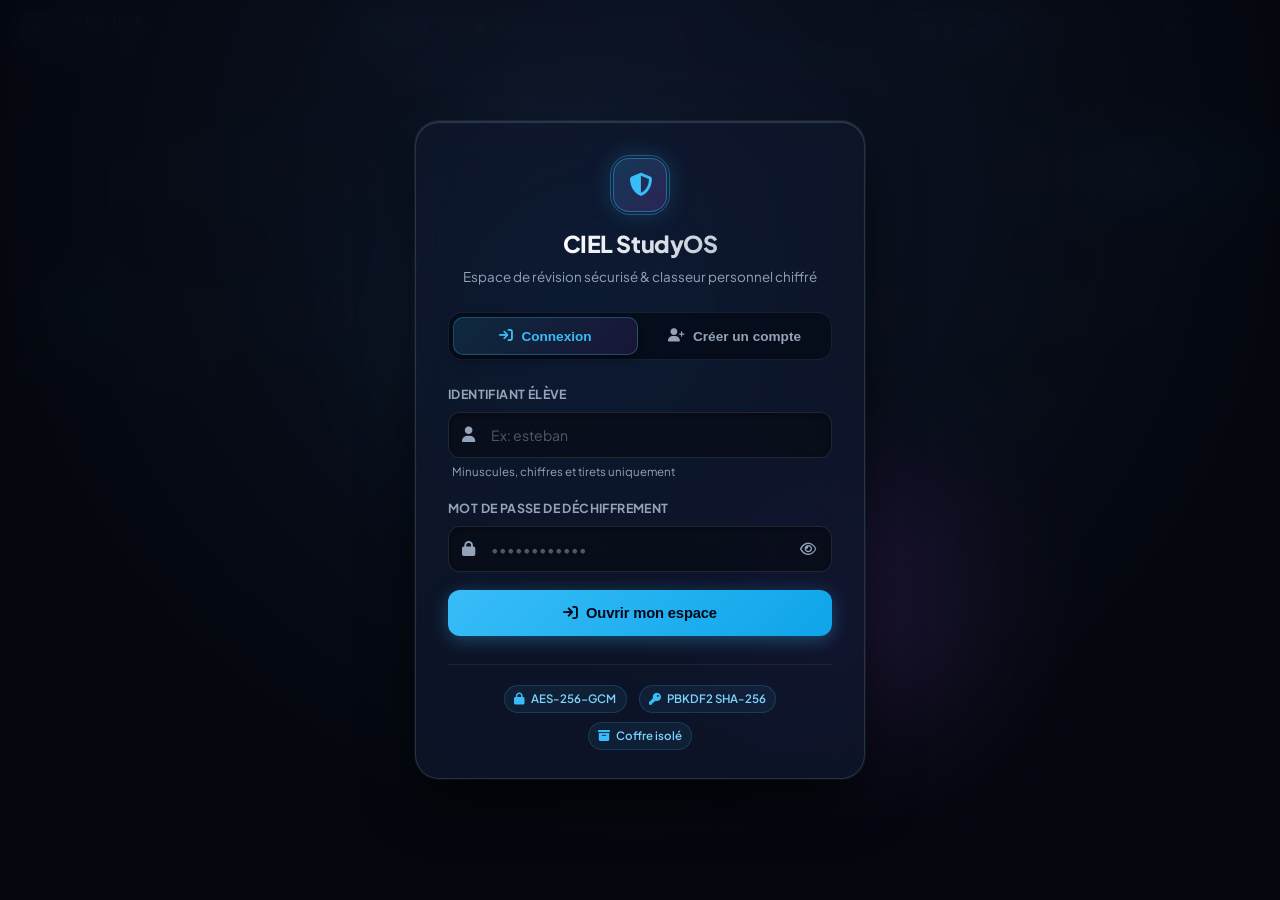
==== index.html @ 216f14a4 "feat(ai): refonte StudyBot - cle integree exclusive, agrandissement fenetre, selecteur direct de mod" ====
<!DOCTYPE html>
<html lang="fr">
<head>
  <meta charset="UTF-8" />
  <meta name="viewport" content="width=device-width, initial-scale=1.0, viewport-fit=cover" />
  <title>CIEL StudyOS | Hub Bac Pro Collaboratif</title>

  <link rel="preconnect" href="https://fonts.googleapis.com">
  <link rel="preconnect" href="https://fonts.gstatic.com" crossorigin>
  <link href="https://fonts.googleapis.com/css2?family=Plus+Jakarta+Sans:wght@400;500;600;700;800&family=JetBrains+Mono:wght@400;500;700&display=swap" rel="stylesheet">
  <link rel="stylesheet" href="https://cdnjs.cloudflare.com/ajax/libs/font-awesome/6.5.1/css/all.min.css" />
  
  <script src="https://cdn.jsdelivr.net/npm/marked/marked.min.js"></script>
  <script src="https://cdnjs.cloudflare.com/ajax/libs/dompurify/3.0.9/purify.min.js"></script>
  <link rel="stylesheet" href="https://cdnjs.cloudflare.com/ajax/libs/prism/1.29.0/themes/prism-tomorrow.min.css" />
  <script src="https://cdnjs.cloudflare.com/ajax/libs/prism/1.29.0/prism.min.js"></script>
  <script src="https://cdnjs.cloudflare.com/ajax/libs/prism/1.29.0/plugins/autoloader/prism-autoloader.min.js"></script>
  <script src="https://cdn.jsdelivr.net/npm/canvas-confetti@1.9.2/dist/confetti.browser.min.js"></script>
  <script src="https://cdnjs.cloudflare.com/ajax/libs/qrcodejs/1.0.0/qrcode.min.js"></script>

  <link rel="stylesheet" href="css/styles.css?v=3.5.1" />
  <link rel="icon" href="data:image/svg+xml,<svg xmlns=%22http://www.w3.org/2000/svg%22 viewBox=%220 0 100 100%22><text y=%22.9em%22 font-size=%2290%22>⚡</text></svg>">
  <link rel="manifest" href="manifest.json" />
  <meta name="theme-color" content="#080c14" />
</head>
<body>

  <!-- TOASTS NOTIFICATIONS -->
  <div class="toast-container" id="toastContainer" role="region" aria-label="Notifications du système" aria-live="polite" aria-atomic="true"></div>

  <!-- MODALE CONFIRMATION PERSONNALISÉE -->
  <div class="modal-backdrop" id="customConfirmModal" role="dialog" aria-modal="true" aria-labelledby="confirmModalTitle">
    <div class="confirm-dialog-card" onclick="event.stopPropagation()">
      <div style="font-size: 2.2rem; color: var(--accent-orange); margin-bottom: 0.75rem;">
        <i class="fa-solid fa-triangle-exclamation" aria-hidden="true"></i>
      </div>
      <h3 id="confirmModalTitle" style="font-size: 1.15rem; margin-bottom: 0.5rem; color: #fff;">Confirmation</h3>
      <p id="confirmModalMsg" style="font-size: 0.88rem; color: var(--text-muted); margin-bottom: 1.5rem; line-height: 1.5;">Voulez-vous effectuer cette action ?</p>
      <div style="display: flex; gap: 0.75rem; justify-content: center;">
        <button class="btn" id="confirmModalCancel" style="flex: 1;">Annuler</button>
        <button class="btn btn-danger" id="confirmModalOk" style="flex: 1;">Confirmer</button>
      </div>
    </div>
  </div>

  <!-- ÉCRAN DE CONNEXION / INSCRIPTION MODERNE & SÉCURISÉ -->
  <div class="auth-overlay" id="authOverlay">
    <!-- Orbes d'ambiance lumineuse 3D -->
    <div class="auth-ambient-glow auth-glow-1"></div>
    <div class="auth-ambient-glow auth-glow-2"></div>

    <div class="auth-card">
      <div class="auth-header">
        <div class="auth-brand-badge">
          <i class="fa-solid fa-shield-halved"></i>
          <span class="badge-pulse-ring"></span>
        </div>
        <h2 class="auth-title">CIEL StudyOS</h2>
        <p class="auth-subtitle">Espace de révision sécurisé & classeur personnel chiffré</p>
      </div>

      <div class="auth-tabs" role="tablist">
        <button type="button" class="auth-tab-btn active" id="tabBtnLogin" onclick="switchAuthMode('login')">
          <i class="fa-solid fa-arrow-right-to-bracket"></i> Connexion
        </button>
        <button type="button" class="auth-tab-btn" id="tabBtnRegister" onclick="switchAuthMode('register')">
          <i class="fa-solid fa-user-plus"></i> Créer un compte
        </button>
      </div>

      <form id="authForm" onsubmit="handleAuthSubmit(event)">
        <div class="form-row">
          <label for="authUsername">Identifiant élève</label>
          <div class="auth-input-wrapper">
            <i class="fa-solid fa-user auth-input-icon"></i>
            <input 
              type="text" 
              class="form-input auth-input" 
              id="authUsername" 
              placeholder="Ex: esteban" 
              required 
              autocomplete="username" 
              spellcheck="false" 
            />
          </div>
          <span class="auth-hint">Minuscules, chiffres et tirets uniquement</span>
        </div>

        <div class="form-row">
          <label for="authPassword">Mot de passe de déchiffrement</label>
          <div class="auth-input-wrapper">
            <i class="fa-solid fa-lock auth-input-icon"></i>
            <input 
              type="password" 
              class="form-input auth-input" 
              id="authPassword" 
              placeholder="••••••••••••" 
              required 
              autocomplete="current-password" 
            />
            <button 
              type="button" 
              class="auth-pwd-toggle" 
              title="Afficher/Masquer le mot de passe"
              onclick="const p=document.getElementById('authPassword'), i=this.querySelector('i'); if(p.type==='password'){p.type='text'; i.classList.replace('fa-eye','fa-eye-slash');}else{p.type='password'; i.classList.replace('fa-eye-slash','fa-eye');}"
            >
              <i class="fa-regular fa-eye"></i>
            </button>
          </div>
        </div>

        <div id="authAlert" class="auth-alert" style="display: none;"></div>

        <button type="submit" class="btn btn-primary auth-submit-btn" id="authSubmitBtn">
          <i class="fa-solid fa-arrow-right-to-bracket"></i> Ouvrir mon espace
        </button>
      </form>

      <div class="auth-security-footer">
        <div class="auth-sec-item" title="Toutes les données sont chiffrées localement sur votre navigateur avec AES-GCM">
          <i class="fa-solid fa-lock"></i>
          <span>AES-256-GCM</span>
        </div>
        <div class="auth-sec-item" title="Dérivation sécurisée par PBKDF2 avec sel unique">
          <i class="fa-solid fa-key"></i>
          <span>PBKDF2 SHA-256</span>
        </div>
        <div class="auth-sec-item" title="Votre classeur est hermétiquement séparé des autres élèves">
          <i class="fa-solid fa-box-archive"></i>
          <span>Coffre isolé</span>
        </div>
      </div>
    </div>
  </div>

  <!-- Header Moderne Flottant & Glassmorphism -->
  <header id="appHeader" class="app-header">
    <div class="header-content">
      <!-- Logo avec Effet Néon -->
      <div class="brand">
        <div class="brand-badge glow-neon">
          <i class="fa-solid fa-microchip"></i>
        </div>
        <div class="brand-text">
          <span class="brand-title">CIEL Hub</span>
          <span class="brand-tag">StudyOS</span>
        </div>
      </div>

      <!-- Navigation Desktop en Îlot Flottant -->
      <nav class="desktop-nav">
        <button class="nav-btn active" onclick="showTab('tab-courses')">
          <i class="fa-solid fa-book-open"></i>
          <span>Cours</span>
        </button>
        <button class="nav-btn" onclick="showTab('tab-flashcards')">
          <i class="fa-solid fa-clone"></i>
          <span>Flashcards</span>
        </button>
        <button class="nav-btn" onclick="showTab('tab-todos')">
          <i class="fa-solid fa-list-check"></i>
          <span>Planning</span>
        </button>
      </nav>

      <!-- Profil Élève : Anneau Dégradé & Badge Statut En Ligne -->
      <div class="header-right">
        <button class="btn btn-ai-header" id="btnOpenAIAssistant" onclick="openAIAssistantModal()" aria-label="Ouvrir StudyBot IA" title="Tuteur IA Bac Pro CIEL">
          <i class="fa-solid fa-wand-magic-sparkles"></i>
          <span class="btn-ai-label">StudyBot IA</span>
        </button>

        <button type="button" class="user-pill" onclick="openProfileModal()" aria-label="Mon profil élève" title="Mon profil élève">
          <div class="avatar-ring-wrapper">
            <div id="headerAvatarContainer"></div>
            <span class="online-status-badge" title="En ligne"></span>
          </div>
          <div class="user-pill-info">
            <span id="currentUserLabel">Invité</span>
          </div>
          <span class="sync-dot" id="syncDot" title="Statut synchronisation"></span>
        </button>

        <button class="btn btn-settings-icon" id="btnOpenSettings" onclick="openSettingsModal()" aria-label="Paramètres de l'application" title="Paramètres">
          <i class="fa-solid fa-gear" aria-hidden="true"></i>
        </button>

        <button class="btn btn-logout-icon" onclick="logout()" aria-label="Se déconnecter de StudyOS" title="Se déconnecter">
          <i class="fa-solid fa-power-off" aria-hidden="true"></i>
        </button>
      </div>
    </div>
  </header>

  <main>
    <!-- ONGLET 1 : COURS -->
    <section id="tab-courses" class="tab-view active">
      
      <!-- Switcher Mes Cours / Cours Reçus -->
      <div class="view-switcher" role="tablist">
        <button class="switcher-btn active" id="btnViewMine" onclick="switchCourseSubView('mine')" role="tab" aria-selected="true">
          <i class="fa-solid fa-folder-closed"></i>
          <span>Mes Cours</span>
        </button>
        <button class="switcher-btn" id="btnViewReceived" onclick="switchCourseSubView('received')" role="tab" aria-selected="false">
          <i class="fa-solid fa-inbox"></i>
          <span>Cours Reçus</span>
          <span class="badge-count" id="receivedCountBadge">0</span>
        </button>
      </div>

      <div class="top-controls">
        <div class="search-box">
          <label for="courseSearch" class="sr-only">Rechercher un cours ou TP</label>
          <i class="fa-solid fa-magnifying-glass search-icon" aria-hidden="true"></i>
          <input type="text" id="courseSearch" placeholder="Rechercher un cours, TP, formule, commande..." oninput="renderCourses(); toggleSearchClear(this.value);" />
          <div class="search-kbd-badge" title="Raccourci clavier (Ctrl + K ou /)">
            <kbd class="kbd-key">Ctrl</kbd>
            <kbd class="kbd-key">K</kbd>
          </div>
          <button type="button" class="search-clear-btn" id="searchClearBtn" onclick="clearCourseSearch()" aria-label="Effacer la recherche" title="Effacer la recherche">
            <i class="fa-solid fa-xmark"></i>
          </button>
        </div>
        <button class="btn btn-primary" style="display: none; min-width: 170px;" id="desktopAddBtn" onclick="openCourseModal()" aria-label="Créer un nouveau cours">
          <i class="fa-solid fa-plus"></i> Nouveau cours
        </button>
      </div>

      <!-- Barre de gestion et filtres par Dossiers -->
      <div class="folders-bar-container" id="foldersBarContainer">
        <div class="folders-bar-header">
          <div class="folders-bar-title">
            <i class="fa-solid fa-folder-tree"></i>
            <span>Dossiers</span>
          </div>
          <button type="button" class="btn-new-folder" onclick="openCreateFolderModal()" aria-label="Créer un nouveau dossier" title="Créer un nouveau dossier">
            <i class="fa-solid fa-folder-plus"></i> <span>Nouveau dossier</span>
          </button>
        </div>
        <div class="folders-chips-scroll" id="foldersChipsList" role="tablist" aria-label="Filtrer par dossier">
          <!-- Injecté dynamiquement par JS -->
        </div>
      </div>

      <!-- Filtres par matière avec icônes dédiées et clés strictes -->
      <div class="category-scroll-container">
        <div class="category-scroll" id="filterShelf">
          <button class="cat-chip active" data-cat="all" onclick="setFilter('all')">
            <i class="fa-solid fa-layer-group"></i> <span>Toutes</span>
          </button>
          <button class="cat-chip" data-cat="reseaux" onclick="setFilter('reseaux')">
            <i class="fa-solid fa-network-wired"></i> <span>Réseaux</span>
          </button>
          <button class="cat-chip" data-cat="secu" onclick="setFilter('secu')">
            <i class="fa-solid fa-shield-halved"></i> <span>Cybersécurité</span>
          </button>
          <button class="cat-chip" data-cat="elec" onclick="setFilter('elec')">
            <i class="fa-solid fa-bolt"></i> <span>Électronique & IoT</span>
          </button>
          <button class="cat-chip" data-cat="projet" onclick="setFilter('projet')">
            <i class="fa-solid fa-diagram-project"></i> <span>Projet CIEL</span>
          </button>
          <button class="cat-chip" data-cat="maths" onclick="setFilter('maths')">
            <i class="fa-solid fa-square-root-variable"></i> <span>Maths</span>
          </button>
          <button class="cat-chip" data-cat="physique" onclick="setFilter('physique')">
            <i class="fa-solid fa-atom"></i> <span>Physique-Chimie</span>
          </button>
          <button class="cat-chip" data-cat="francais" onclick="setFilter('francais')">
            <i class="fa-solid fa-feather"></i> <span>Français</span>
          </button>
          <button class="cat-chip" data-cat="hist-geo" onclick="setFilter('hist-geo')">
            <i class="fa-solid fa-earth-europe"></i> <span>Histoire-Géo & EMC</span>
          </button>
          <button class="cat-chip" data-cat="pse" onclick="setFilter('pse')">
            <i class="fa-solid fa-heart-pulse"></i> <span>PSE</span>
          </button>
          <button class="cat-chip" data-cat="eco" onclick="setFilter('eco')">
            <i class="fa-solid fa-chart-pie"></i> <span>Éco-Gestion</span>
          </button>
          <button class="cat-chip" data-cat="anglais" onclick="setFilter('anglais')">
            <i class="fa-solid fa-language"></i> <span>Anglais</span>
          </button>
          <button class="cat-chip" data-cat="allemand" onclick="setFilter('allemand')">
            <i class="fa-solid fa-comments"></i> <span>Allemand</span>
          </button>
          <button class="cat-chip" data-cat="arts" onclick="setFilter('arts')">
            <i class="fa-solid fa-palette"></i> <span>Arts Appliqués</span>
          </button>
          <button class="cat-chip" data-cat="eps" onclick="setFilter('eps')">
            <i class="fa-solid fa-person-running"></i> <span>EPS</span>
          </button>
        </div>
      </div>

      <!-- Fil d'Ariane dynamique -->
      <div class="feed-breadcrumbs" id="feedBreadcrumbs">
        <span class="bc-item" onclick="setFilter('all')"><i class="fa-solid fa-house"></i> Accueil</span>
        <i class="fa-solid fa-chevron-right bc-sep"></i>
        <span class="bc-item active" id="bcActiveCat">Toutes les matières</span>
        <span class="bc-tag-pill" id="bcActiveTag" style="display:none;" onclick="clearTagFilter()">
          <span id="bcTagText"></span> <i class="fa-solid fa-xmark"></i>
        </span>
      </div>

      <div class="feed-status-bar">
        <div class="feed-status-info">
          <i class="fa-solid fa-layer-group"></i>
          <span id="coursesCounter">0 cours</span>
        </div>

        <div class="feed-status-controls">
          <div class="sort-selector-wrap">
            <i class="fa-solid fa-arrow-down-short-wide"></i>
            <select id="courseSortSelect" onchange="renderCourses()" class="sort-select" title="Trier les cours">
              <option value="date-desc">Plus récents</option>
              <option value="date-asc">Plus anciens</option>
              <option value="title-asc">Titre (A-Z)</option>
              <option value="fav-first">⭐ Favoris en tête</option>
            </select>
          </div>
          <button class="btn-sync-action" onclick="syncUserVault(false)" title="Forcer la synchronisation avec le coffre GitHub">
            <i class="fa-solid fa-rotate"></i>
            <span>Synchroniser</span>
          </button>
        </div>
      </div>

      <div id="coursesFeed"></div>
    </section>

    <!-- ONGLET 2 : FLASHCARDS -->
    <section id="tab-flashcards" class="tab-view">
      <div style="max-width: 620px; margin: 0 auto; text-align: center;">
        <div class="card" style="text-align: left; margin-bottom: 1.5rem;">
          <h3 style="font-size: 1rem; margin-bottom: 0.85rem;"><i class="fa-solid fa-circle-plus" style="color: var(--primary);" aria-hidden="true"></i> Nouvelle Flashcard</h3>
          <div class="form-row">
            <label for="fcSub" class="sr-only">Matière</label>
            <input type="text" class="form-input" id="fcSub" placeholder="Matière (ex: Réseaux, Cyber, Maths...)" />
          </div>
          <div class="form-row">
            <label for="fcQ" class="sr-only">Question recto</label>
            <input type="text" class="form-input" id="fcQ" placeholder="Question (Recto)" />
          </div>
          <div class="form-row">
            <label for="fcA" class="sr-only">Réponse verso</label>
            <input type="text" class="form-input" id="fcA" placeholder="Réponse (Verso)" />
          </div>
          <button class="btn btn-primary" style="width: 100%;" onclick="addFlashcard()" aria-label="Ajouter à mes flashcards">
            <i class="fa-solid fa-plus" aria-hidden="true"></i> Ajouter manuellement
          </button>
          <button type="button" class="btn btn-ai-generate-fc" style="width: 100%; margin-top: 0.65rem;" onclick="openAIFlashcardGeneratorModal()" aria-label="Générer des flashcards avec l'IA">
            <i class="fa-solid fa-wand-magic-sparkles"></i> ✨ Générer des flashcards avec l'IA
          </button>
        </div>

        <div style="display: flex; justify-content: space-between; align-items: center; margin-bottom: 0.75rem; font-size: 0.82rem; color: var(--text-muted); font-weight: 600;">
          <span id="fcBadgeLabel"><i class="fa-solid fa-layer-group"></i> Discipline</span>
          <span id="fcNumberLabel">0 / 0</span>
        </div>

        <!-- SCÈNE 3D FLASHCARD -->
        <div class="fc-scene" onclick="toggleFlashcardFlip()" role="button" tabindex="0" onkeydown="if(event.key===' '||event.key==='Enter'){event.preventDefault(); toggleFlashcardFlip();}" aria-label="Carte de révision interactive. Cliquez ou appuyez sur Espace pour retourner la carte">
          <div class="fc-card-3d" id="fcInteractiveCard">
            <!-- Face Recto (Question) -->
            <div class="fc-face fc-front">
              <div class="fc-face-header">
                <span class="fc-type-badge fc-badge-q"><i class="fa-solid fa-circle-question"></i> QUESTION</span>
                <span class="fc-hint"><i class="fa-solid fa-rotate"></i> Cliquer pour révéler</span>
              </div>
              <div class="fc-face-body" id="fcDisplayFront">
                Aucune carte
              </div>
              <div class="fc-face-footer">
                <span class="fc-discipline-pill" id="fcBadgeLabelFront">CIEL</span>
              </div>
            </div>

            <!-- Face Verso (Réponse) -->
            <div class="fc-face fc-back">
              <div class="fc-face-header">
                <span class="fc-type-badge fc-badge-a"><i class="fa-solid fa-circle-check"></i> RÉPONSE</span>
                <span class="fc-hint"><i class="fa-solid fa-rotate"></i> Cliquer pour retourner</span>
              </div>
              <div class="fc-face-body" id="fcDisplayBack">
                Ajoutez une carte ci-dessus !
              </div>
              <div class="fc-face-footer">
                <span class="fc-discipline-pill" id="fcBadgeLabelBack">CIEL</span>
              </div>
            </div>
          </div>
        </div>

        <div style="display: flex; gap: 0.75rem; margin-top: 1.25rem; max-width: 580px; margin-left: auto; margin-right: auto;">
          <button class="btn" style="flex: 1;" onclick="prevFlashcard()" id="fcPrevBtn" aria-label="Carte précédente"><i class="fa-solid fa-arrow-left"></i> Précédente</button>
          <button class="btn btn-danger" onclick="deleteCurrentFlashcard()" id="fcDeleteBtn" aria-label="Supprimer cette flashcard" title="Supprimer cette carte"><i class="fa-solid fa-trash-can"></i></button>
          <button class="btn btn-primary" style="flex: 1;" onclick="nextFlashcard()" id="fcNextBtn" aria-label="Carte suivante">Suivante <i class="fa-solid fa-arrow-right"></i></button>
        </div>
      </div>
    </section>

    <!-- ONGLET 3 : TODOS -->
    <section id="tab-todos" class="tab-view">
      <div style="max-width: 650px; margin: 0 auto;">
        <div class="card">
          <h3 style="font-size: 1.05rem; margin-bottom: 1rem;"><i class="fa-solid fa-list-check" style="color: var(--primary);"></i> Planning & Objectifs de Révision</h3>
          <div style="display: flex; gap: 0.5rem; margin-bottom: 1rem;">
            <label for="todoInputText" class="sr-only">Objectif de révision</label>
            <input type="text" class="form-input" id="todoInputText" placeholder="Ex: Réviser masque sous-réseau /28..." onkeypress="if(event.key==='Enter') createTodo()" />
            <button class="btn btn-primary" onclick="createTodo()" aria-label="Ajouter l'objectif de révision" title="Ajouter la tâche"><i class="fa-solid fa-plus"></i></button>
          </div>
          <div id="todosFeed"></div>
        </div>
      </div>
    </section>
  </main>

  <!-- Bouton mobile (+) -->
  <button class="fab-add" onclick="openCourseModal()" aria-label="Créer un nouveau cours" title="Ajouter un cours"><i class="fa-solid fa-plus"></i></button>

  <!-- Barre de navigation mobile flottante (Glass Dock) -->
  <nav class="mobile-bar">
    <button class="mobile-tab active" onclick="showTab('tab-courses')">
      <div class="mobile-tab-icon"><i class="fa-solid fa-book-open"></i></div>
      <span>Cours</span>
      <span class="mobile-tab-indicator"></span>
    </button>
    <button class="mobile-tab" onclick="showTab('tab-flashcards')">
      <div class="mobile-tab-icon"><i class="fa-solid fa-clone"></i></div>
      <span>Flashcards</span>
      <span class="mobile-tab-indicator"></span>
    </button>
    <button class="mobile-tab" onclick="showTab('tab-todos')">
      <div class="mobile-tab-icon"><i class="fa-solid fa-list-check"></i></div>
      <span>Planning</span>
      <span class="mobile-tab-indicator"></span>
    </button>
  </nav>

  <!-- MODAL DE PROFIL PERSONNEL -->
  <div class="modal-backdrop" id="profileModal" onclick="closeProfileModal()" role="dialog" aria-modal="true" aria-labelledby="profileModalTitle">
    <div class="modal-sheet" onclick="event.stopPropagation()" style="max-width: 500px;">
      <div style="display: flex; justify-content: space-between; align-items: center; margin-bottom: 1.25rem;">
        <h3 id="profileModalTitle" style="font-size: 1.1rem;"><i class="fa-solid fa-user-gear" style="color: var(--primary);" aria-hidden="true"></i> Mon Profil Élève</h3>
        <button class="btn" style="padding: 0.4rem 0.7rem; min-height: 36px;" onclick="closeProfileModal()" aria-label="Fermer mon profil élève" title="Fermer"><i class="fa-solid fa-xmark"></i></button>
      </div>

      <div class="avatar-upload-wrap">
        <div id="profileModalAvatarContainer"></div>
        <label class="avatar-upload-btn">
          <i class="fa-solid fa-camera"></i> Changer ma photo
          <input type="file" id="profileAvatarInput" accept="image/*" style="display: none;" onchange="handleAvatarChange(event)" />
        </label>
      </div>

      <div class="form-row">
        <label for="profileUsernameDisplay">Identifiant</label>
        <input type="text" class="form-input" id="profileUsernameDisplay" disabled style="opacity: 0.7;" />
      </div>

      <div class="form-row">
        <label for="profileBioInput">Description / Bio</label>
        <textarea class="form-input" id="profileBioInput" style="min-height: 90px;" placeholder="Ex: Élève en Terminale CIEL. Option Cybersécurité et Réseaux..."></textarea>
      </div>

      <button class="btn btn-primary" style="width: 100%; margin-top: 0.5rem;" onclick="saveUserProfile()" aria-label="Enregistrer mon profil">
        <i class="fa-solid fa-floppy-disk" aria-hidden="true"></i> Enregistrer mon profil
      </button>
    </div>
  </div>

  <!-- MODAL DE CRÉATION DE COURS -->
  <div class="modal-backdrop" id="courseModal" onclick="closeCourseModal()" role="dialog" aria-modal="true" aria-labelledby="courseModalTitle">
    <div class="modal-sheet" onclick="event.stopPropagation()">
      <div style="display: flex; justify-content: space-between; align-items: center; margin-bottom: 1.25rem;">
        <h3 id="courseModalTitle" style="font-size: 1.1rem;"><i class="fa-solid fa-pen-to-square" style="color: var(--primary);" aria-hidden="true"></i> Nouveau Cours / TP</h3>
        <button class="btn" style="padding: 0.4rem 0.7rem; min-height: 36px;" onclick="closeCourseModal()" aria-label="Fermer l'éditeur de cours" title="Fermer"><i class="fa-solid fa-xmark"></i></button>
      </div>

      <div class="form-row">
        <label for="mSubject">Matière (Toutes les matières Bac Pro CIEL)</label>
        <select class="form-input" id="mSubject">
          <option value="CIEL - Réseaux & Informatique">CIEL - Réseaux & Informatique</option>
          <option value="CIEL - Cybersécurité">CIEL - Cybersécurité</option>
          <option value="CIEL - Électronique & IoT">CIEL - Électronique & IoT</option>
          <option value="CIEL - Réalisation de Projet">CIEL - Réalisation de Projet (E2/E31)</option>
          <option value="Mathématiques">Mathématiques</option>
          <option value="Physique-Chimie">Physique-Chimie</option>
          <option value="Français">Français</option>
          <option value="Histoire-Géographie & EMC">Histoire-Géographie & EMC</option>
          <option value="PSE">Prévention Santé Environnement (PSE)</option>
          <option value="Économie-Gestion">Économie-Gestion</option>
          <option value="Anglais (LV1)">Anglais (LV1)</option>
          <option value="Allemand (LV2)">Allemand (LV2)</option>
          <option value="Arts Appliqués">Arts Appliqués & Cultures Artistiques</option>
          <option value="EPS">Éducation Physique & Sportive (EPS)</option>
        </select>
      </div>

      <div class="form-row">
        <div style="display: flex; justify-content: space-between; align-items: center; margin-bottom: 0.35rem;">
          <label for="mFolder" style="margin-bottom: 0;"><i class="fa-solid fa-folder-tree" style="color: var(--primary);"></i> Dossier de rangement</label>
          <button type="button" class="btn-text-action" onclick="openCreateFolderModal(true)" style="font-size: 0.78rem; color: var(--primary); background: none; border: none; cursor: pointer; display: inline-flex; align-items: center; gap: 0.3rem;">
            <i class="fa-solid fa-plus"></i> Nouveau dossier
          </button>
        </div>
        <select class="form-input" id="mFolder">
          <option value="">📁 Aucun dossier (Non classé)</option>
        </select>
      </div>

      <div class="form-row">
        <label for="mTitle">Titre de la fiche</label>
        <input type="text" class="form-input" id="mTitle" placeholder="Ex: TP Masques IPv4 /28 et Switch Cisco" oninput="triggerDraftSave()" />
      </div>

      <div class="form-row">
        <label for="mTags">Tags / Mots-clés (séparés par des virgules)</label>
        <input type="text" class="form-input" id="mTags" placeholder="Ex: #tp, #cisco, #vlan, #terminale" oninput="triggerDraftSave()" />
      </div>

      <div class="form-row">
        <div style="display: flex; justify-content: space-between; align-items: center; margin-bottom: 0.45rem;">
          <label for="mContent" style="margin-bottom: 0;">Contenu du cours (Markdown)</label>
          <div class="md-view-toggles">
            <button type="button" class="btn-md-mode active" id="btnModeSplit" onclick="setEditorMode('split')" title="Vue scindée (Éditeur + Aperçu)">
              <i class="fa-solid fa-table-columns"></i> Split
            </button>
            <button type="button" class="btn-md-mode" id="btnModeEdit" onclick="setEditorMode('edit')" title="Éditeur seul">
              <i class="fa-solid fa-code"></i> Écrire
            </button>
            <button type="button" class="btn-md-mode" id="btnModePreview" onclick="setEditorMode('preview')" title="Aperçu seul">
              <i class="fa-solid fa-eye"></i> Aperçu
            </button>
          </div>
        </div>

        <!-- Barre d'outils Markdown rapide -->
        <div class="md-toolbar" id="mdToolbar">
          <div class="md-toolbar-group">
            <button type="button" class="md-tool-btn" onclick="insertMd('**', '**', 'texte en gras')" title="Gras (Ctrl+B)"><i class="fa-solid fa-bold"></i></button>
            <button type="button" class="md-tool-btn" onclick="insertMd('*', '*', 'texte en italique')" title="Italique (Ctrl+I)"><i class="fa-solid fa-italic"></i></button>
            <button type="button" class="md-tool-btn" onclick="insertMd('~~', '~~', 'texte barré')" title="Barré"><i class="fa-solid fa-strikethrough"></i></button>
          </div>
          <div class="md-toolbar-sep"></div>
          <div class="md-toolbar-group">
            <button type="button" class="md-tool-btn" onclick="insertMd('# ', '', 'Titre 1')" title="Titre 1">H1</button>
            <button type="button" class="md-tool-btn" onclick="insertMd('## ', '', 'Titre 2')" title="Titre 2">H2</button>
            <button type="button" class="md-tool-btn" onclick="insertMd('### ', '', 'Titre 3')" title="Titre 3">H3</button>
          </div>
          <div class="md-toolbar-sep"></div>
          <div class="md-toolbar-group">
            <button type="button" class="md-tool-btn" onclick="insertMd('- ', '', 'Élément de liste')" title="Liste à puces"><i class="fa-solid fa-list-ul"></i></button>
            <button type="button" class="md-tool-btn" onclick="insertMd('1. ', '', 'Élément numéroté')" title="Liste numérotée"><i class="fa-solid fa-list-ol"></i></button>
            <button type="button" class="md-tool-btn" onclick="insertMd('- [ ] ', '', 'Tâche à réviser')" title="Checklist"><i class="fa-solid fa-square-check"></i></button>
            <button type="button" class="md-tool-btn" onclick="insertMd('> ', '', 'Citation ou remarque')" title="Citation"><i class="fa-solid fa-quote-left"></i></button>
          </div>
          <div class="md-toolbar-sep"></div>
          <div class="md-toolbar-group">
            <button type="button" class="md-tool-btn" onclick="insertMd('`', '`', 'commande')" title="Code inline"><i class="fa-solid fa-terminal"></i></button>
            <button type="button" class="md-tool-btn" onclick="insertCodeBlock('bash')" title="Bloc de code Bash / Cisco">CLI</button>
            <button type="button" class="md-tool-btn" onclick="insertCodeBlock('python')" title="Bloc de code Python">Py</button>
            <button type="button" class="md-tool-btn" onclick="insertCodeBlock('c')" title="Bloc de code C/C++">C</button>
            <button type="button" class="md-tool-btn" onclick="insertTableTemplate()" title="Insérer un tableau"><i class="fa-solid fa-table"></i></button>
            <button type="button" class="md-tool-btn" onclick="insertMd('$', '$', 'U = R \\cdot I')" title="Formule mathématique"><i class="fa-solid fa-square-root-variable"></i></button>
          </div>
          <div class="md-toolbar-sep"></div>
          <div class="md-toolbar-group">
            <button type="button" class="md-tool-btn" onclick="editorUndo()" title="Annuler (Ctrl+Z)"><i class="fa-solid fa-rotate-left"></i></button>
            <button type="button" class="md-tool-btn" onclick="editorRedo()" title="Rétablir (Ctrl+Y)"><i class="fa-solid fa-rotate-right"></i></button>
          </div>
          <div class="md-toolbar-sep"></div>
          <div class="md-toolbar-group md-toolbar-ai-group">
            <button type="button" class="md-tool-btn btn-tool-ai" onclick="openAICoursePrompt()" title="Générer une fiche complète avec l'IA">
              <i class="fa-solid fa-wand-magic-sparkles"></i> <span>Rédiger IA</span>
            </button>
            <button type="button" class="md-tool-btn btn-tool-ai" onclick="enhanceCurrentContentWithAI()" title="Améliorer et structurer les notes en Markdown avec l'IA">
              <i class="fa-solid fa-magic"></i> <span>Structurer IA</span>
            </button>
          </div>
        </div>

        <!-- Conteneur Split View -->
        <div class="md-editor-container split-active" id="mdEditorContainer">
          <div class="md-editor-pane" id="mdEditorPane">
            <textarea class="form-input md-textarea" id="mContent" placeholder="Formules, commandes de configuration, résumés..." oninput="handleMarkdownInput()"></textarea>
          </div>
          <div class="md-preview-pane" id="mdPreviewPane">
            <div class="md-preview-header"><i class="fa-regular fa-eye"></i> Aperçu en direct</div>
            <div class="course-body md-preview-content" id="mContentPreview"></div>
          </div>
        </div>

        <!-- Barre de statistiques et de brouillon -->
        <div class="editor-stats-bar">
          <div class="editor-stats">
            <span id="mWordCount"><i class="fa-solid fa-file-lines"></i> 0 mots</span>
            <span id="mCharCount">0 car.</span>
            <span id="mReadTime"><i class="fa-regular fa-clock"></i> ~1 min de lecture</span>
          </div>
          <div class="draft-indicator" id="mDraftStatus"><i class="fa-solid fa-cloud"></i> Prêt</div>
        </div>
      </div>

      <div class="form-row">
        <label>Schémas et Fichiers (Stockés sur GitHub uploads/)</label>
        <div style="border: 2px dashed var(--border-light); border-radius: var(--radius-sm); padding: 1.25rem; text-align: center; cursor: pointer;" onclick="document.getElementById('mFileInput').click()">
          <i class="fa-solid fa-cloud-arrow-up" style="font-size: 1.6rem; color: var(--primary); margin-bottom: 0.4rem;"></i>
          <p style="font-size: 0.85rem; color: var(--text-muted);">Joindre des schémas (PNG, JPG) ou TP (PDF, PKT)</p>
          <input type="file" id="mFileInput" multiple onchange="handleModalFiles(event)" style="display: none;" />
        </div>
        <div id="mAttachedList" style="display: flex; flex-wrap: wrap; gap: 0.5rem; margin-top: 0.75rem;"></div>
      </div>

      <button class="btn btn-primary" id="mSubmitBtn" style="width: 100%; margin-top: 0.5rem;" onclick="submitCourse()">
        <i class="fa-solid fa-cloud-arrow-up"></i> Sauvegarder dans mon classeur
      </button>
    </div>
  </div>

  <!-- MODAL DE PARTAGE DE COURS -->
  <div class="modal-backdrop" id="shareModal" onclick="closeShareModal()" role="dialog" aria-modal="true" aria-labelledby="shareModalTitle">
    <div class="modal-sheet" onclick="event.stopPropagation()">
      <div style="display: flex; justify-content: space-between; align-items: center; margin-bottom: 1.25rem;">
        <h3 id="shareModalTitle" style="font-size: 1.1rem;"><i class="fa-solid fa-share-nodes" style="color: var(--primary);" aria-hidden="true"></i> Partager un cours</h3>
        <button class="btn" style="padding: 0.4rem 0.7rem; min-height: 36px;" onclick="closeShareModal()" aria-label="Fermer la fenêtre de partage" title="Fermer"><i class="fa-solid fa-xmark"></i></button>
      </div>

      <p style="font-size: 0.9rem; color: var(--text-muted); margin-bottom: 1rem;">
        Cours à partager : <strong id="shareCourseTitle" style="color: #fff;"></strong>
      </p>

      <!-- Onglets de partage (Camarades / QR Code Mobile) -->
      <div class="share-tab-pills" role="tablist">
        <button type="button" class="share-tab-pill active" id="btnTabShareUsers" onclick="switchShareMode('users')" role="tab" aria-selected="true">
          <i class="fa-solid fa-users"></i> Par élève
        </button>
        <button type="button" class="share-tab-pill" id="btnTabShareQR" onclick="switchShareMode('qr')" role="tab" aria-selected="false">
          <i class="fa-solid fa-qrcode"></i> Flash QR Code
        </button>
      </div>

      <!-- Mode 1 : Sélection des élèves -->
      <div id="shareModeUsersSection">
        <div style="display: flex; justify-content: space-between; align-items: center; margin-bottom: 0.5rem;">
          <label style="font-size: 0.78rem; font-weight: 700; color: var(--text-muted); text-transform: uppercase;">Destinataires :</label>
          <button type="button" class="btn" style="padding: 0.2rem 0.6rem; min-height: 26px; font-size: 0.72rem;" onclick="toggleSelectAllRecipients()" aria-label="Sélectionner tous les élèves">
            <i class="fa-solid fa-check-double"></i> Toute la classe
          </button>
        </div>
        <div id="recipientsList" style="max-height: 240px; overflow-y: auto; background: var(--bg-input); border: 1px solid var(--border); border-radius: var(--radius-sm); padding: 0.5rem; margin-bottom: 1rem;"></div>

        <button class="btn btn-primary" id="btnConfirmShare" style="width: 100%;" onclick="confirmSendShare()" aria-label="Envoyer le cours aux élèves choisis">
          <i class="fa-solid fa-paper-plane" aria-hidden="true"></i> Envoyer le cours aux élèves choisis
        </button>
      </div>

      <!-- Mode 2 : QR Code de transfert instantané -->
      <div id="shareModeQRSection" style="display: none; text-align: center; padding: 1rem 0;">
        <p style="font-size: 0.82rem; color: var(--text-muted); margin-bottom: 1rem;">
          Faites scanner ce QR code avec l'appareil photo d'un smartphone pour ouvrir directement le cours :
        </p>
        <div id="shareQRCodeContainer" style="display: inline-flex; padding: 12px; background: #ffffff; border-radius: var(--radius-md); box-shadow: 0 8px 24px rgba(0,0,0,0.5);"></div>
        <div style="margin-top: 1rem;">
          <button type="button" class="btn" onclick="copyShareCourseLink()" style="font-size: 0.8rem;" aria-label="Copier le lien direct du cours">
            <i class="fa-solid fa-copy" aria-hidden="true"></i> Copier le lien direct
          </button>
        </div>
      </div>
    </div>
  </div>

  <!-- MODAL MODE FOCUS / PLEIN ÉCRAN -->
  <div class="modal-backdrop" id="focusModal" onclick="closeFocusModal()" role="dialog" aria-modal="true" aria-labelledby="focusModalTitle">
    <div class="modal-sheet focus-sheet" onclick="event.stopPropagation()">
      <div class="focus-header">
        <div class="focus-meta" id="focusModalMeta"></div>
        <div class="focus-actions">
          <button class="btn-card-action" onclick="printFocusCourse()" aria-label="Imprimer ou Exporter en PDF" title="Imprimer ou Exporter en PDF"><i class="fa-solid fa-print"></i></button>
          <button class="btn-card-action" onclick="closeFocusModal()" aria-label="Quitter le mode Focus" title="Quitter le mode Focus"><i class="fa-solid fa-xmark"></i></button>
        </div>
      </div>
      <h2 class="focus-title" id="focusModalTitle"></h2>
      <div class="course-body focus-body" id="focusModalBody"></div>
      <div id="focusModalAttachments"></div>
    </div>
  </div>

  <!-- LIGHTBOX SCHÉMAS -->
  <div class="lightbox-modal" id="lightboxModal" onclick="closeLightbox()" role="dialog" aria-modal="true" aria-label="Aperçu du schéma agrandi">
    <div style="position: absolute; top: 1rem; right: 1rem;">
      <button class="btn" onclick="closeLightbox()" style="border-radius: 50%; width: 44px; height: 44px;" aria-label="Fermer la vue grand angle" title="Fermer"><i class="fa-solid fa-xmark"></i></button>
    </div>
    <div class="lightbox-frame" onclick="event.stopPropagation()">
      <img id="lightboxImg" src="" alt="Aperçu schéma agrandi" />
    </div>
  </div>

  <!-- MODALE DE PARAMÈTRES AVEC DERNIÈRE CONNEXION -->
  <div class="modal-backdrop" id="settingsModal" onclick="closeSettingsModal()" role="dialog" aria-modal="true" aria-labelledby="settingsModalTitle">
    <div class="modal-sheet" onclick="event.stopPropagation()" style="max-width: 540px;">
      <div style="display: flex; justify-content: space-between; align-items: center; margin-bottom: 1.25rem;">
        <h3 id="settingsModalTitle" style="font-size: 1.15rem; display: flex; align-items: center; gap: 0.5rem;">
          <i class="fa-solid fa-sliders" style="color: var(--primary);" aria-hidden="true"></i> Paramètres & Sécurité
        </h3>
        <button class="btn" style="padding: 0.4rem 0.7rem; min-height: 36px;" onclick="closeSettingsModal()" aria-label="Fermer les paramètres" title="Fermer">
          <i class="fa-solid fa-xmark"></i>
        </button>
      </div>

      <!-- Fiche d'information de connexion -->
      <div class="settings-login-card">
        <div class="settings-login-header">
          <div class="settings-shield-icon">
            <i class="fa-solid fa-shield-halved"></i>
          </div>
          <div style="min-width: 0;">
            <div class="settings-login-user" id="settingsUsernameLabel">@utilisateur</div>
            <div class="settings-login-status"><span class="status-dot"></span> Session active & chiffrée</div>
          </div>
        </div>
        <div class="settings-login-meta">
          <div class="settings-meta-item">
            <i class="fa-regular fa-clock" aria-hidden="true"></i>
            <div>
              <span class="meta-label">Dernière connexion enregistrée :</span>
              <strong class="meta-value" id="settingsLastLoginLabel">Première connexion aujourd'hui</strong>
            </div>
          </div>
        </div>
      </div>

      <!-- Options d'affichage et ergonomie -->
      <div class="settings-section">
        <h4 class="settings-section-title"><i class="fa-solid fa-display"></i> Affichage & Ergonomie</h4>
        <div class="settings-toggle-row">
          <div>
            <span class="setting-name">Affichage compact des cours</span>
            <p class="setting-desc">Réduit la hauteur des cartes pour afficher plus de cours simultanément.</p>
          </div>
          <label class="toggle-switch">
            <input type="checkbox" id="settingCompactMode" onchange="toggleSettingCompactMode(this.checked)" />
            <span class="toggle-slider"></span>
          </label>
        </div>
        <div class="settings-toggle-row">
          <div>
            <span class="setting-name">Effets visuels et confettis</span>
            <p class="setting-desc">Animations et confettis festifs lors des révisions et flashcards.</p>
          </div>
          <label class="toggle-switch">
            <input type="checkbox" id="settingConfetti" onchange="toggleSettingConfetti(this.checked)" checked />
            <span class="toggle-slider"></span>
          </label>
        </div>
      </div>

      <!-- Configuration Intelligence Artificielle (Gemini) -->
      <div class="settings-section">
        <h4 class="settings-section-title"><i class="fa-solid fa-wand-magic-sparkles" style="color: #a855f7;"></i> Intelligence Artificielle (Gemini)</h4>
        <div class="form-row" style="margin-bottom: 0.85rem;">
          <label for="settingGeminiModel" style="font-size: 0.85rem; font-weight: 600; margin-bottom: 0.35rem; display: block;">Modèle Gemini actif :</label>
          <select id="settingGeminiModel" class="form-input" onchange="handleSettingModelChange(this.value)" style="width: 100%;">
            <!-- Rempli dynamiquement via renderGeminiModelOptions() -->
          </select>
          <small id="settingModelEndpointDesc" style="display: block; margin-top: 0.35rem; font-size: 0.78rem; color: var(--text-muted); font-family: 'JetBrains Mono', monospace;"></small>
        </div>

        <div class="form-row" style="margin-bottom: 0.5rem;">
          <small style="display: block; font-size: 0.8rem; color: var(--accent-green);"><i class="fa-solid fa-circle-check"></i> Clé Gemini active & service prêt pour les révisions Bac Pro CIEL.</small>
        </div>
      </div>

      <!-- Options de données & sauvegarde -->
      <div class="settings-section">
        <h4 class="settings-section-title"><i class="fa-solid fa-database"></i> Sauvegarde & Coffre</h4>
        <div style="display: flex; gap: 0.75rem; flex-wrap: wrap;">
          <button type="button" class="btn" onclick="exportVaultBackupJSON()" style="flex: 1; min-height: 42px;">
            <i class="fa-solid fa-download"></i> Exporter mon coffre (.json)
          </button>
          <button type="button" class="btn btn-primary" onclick="forceVaultSync()" style="flex: 1; min-height: 42px;">
            <i class="fa-solid fa-cloud-arrow-up"></i> Forcer la synchronisation
          </button>
        </div>
      </div>
    </div>
  </div>

  <!-- MODALE CRÉER / RENOMMER UN DOSSIER -->
  <div class="modal-backdrop" id="folderModal" onclick="closeFolderModal()" role="dialog" aria-modal="true" aria-labelledby="folderModalTitle">
    <div class="modal-sheet" onclick="event.stopPropagation()" style="max-width: 440px;">
      <div style="display: flex; justify-content: space-between; align-items: center; margin-bottom: 1.25rem;">
        <h3 id="folderModalTitle" style="font-size: 1.1rem; display: flex; align-items: center; gap: 0.5rem;">
          <i class="fa-solid fa-folder-plus" style="color: var(--primary);" aria-hidden="true"></i> Nouveau dossier
        </h3>
        <button class="btn" style="padding: 0.4rem 0.7rem; min-height: 36px;" onclick="closeFolderModal()" aria-label="Fermer la modale dossier" title="Fermer">
          <i class="fa-solid fa-xmark"></i>
        </button>
      </div>

      <form id="folderForm" onsubmit="handleFolderSubmit(event)">
        <input type="hidden" id="fFolderId" value="" />
        <div class="form-row" style="margin-bottom: 1.2rem;">
          <label for="fFolderName">Nom du dossier :</label>
          <input type="text" id="fFolderName" class="form-input" placeholder="Ex: TP Réseaux Cisco, Fiches Épreuves..." required maxlength="40" />
        </div>

        <div class="form-row" style="margin-bottom: 1.5rem;">
          <label>Couleur du dossier :</label>
          <div class="folder-color-palette" id="folderColorPalette">
            <!-- Couleurs générées par JS -->
          </div>
        </div>

        <div style="display: flex; gap: 0.75rem; justify-content: flex-end;">
          <button type="button" class="btn" onclick="closeFolderModal()">Annuler</button>
          <button type="submit" class="btn btn-primary" id="fSubmitBtn"><i class="fa-solid fa-check"></i> Enregistrer</button>
        </div>
      </form>
    </div>
  </div>

  <!-- MODALE RANGER UN COURS DANS UN DOSSIER -->
  <div class="modal-backdrop" id="moveCourseModal" onclick="closeMoveCourseModal()" role="dialog" aria-modal="true" aria-labelledby="moveCourseModalTitle">
    <div class="modal-sheet" onclick="event.stopPropagation()" style="max-width: 440px;">
      <div style="display: flex; justify-content: space-between; align-items: center; margin-bottom: 1.25rem;">
        <h3 id="moveCourseModalTitle" style="font-size: 1.1rem; display: flex; align-items: center; gap: 0.5rem;">
          <i class="fa-solid fa-folder-tree" style="color: var(--primary);" aria-hidden="true"></i> Ranger dans un dossier
        </h3>
        <button class="btn" style="padding: 0.4rem 0.7rem; min-height: 36px;" onclick="closeMoveCourseModal()" aria-label="Fermer" title="Fermer">
          <i class="fa-solid fa-xmark"></i>
        </button>
      </div>
      <p id="moveCourseModalSubtitle" style="font-size: 0.88rem; color: var(--text-muted); margin-bottom: 1rem;"></p>
      <div class="move-folder-options" id="moveFolderOptionsList">
        <!-- Options injectées par JS -->
      </div>
    </div>
  </div>

  <!-- MODALE ASSISTANT PEDAGOGIQUE IA (STUDYBOT CIEL) -->
  <div class="modal-backdrop" id="aiAssistantModal" onclick="closeAIAssistantModal()" role="dialog" aria-modal="true" aria-labelledby="aiAssistantModalTitle">
    <div class="modal-sheet modal-sheet-ai" onclick="event.stopPropagation()">
      <div class="ai-modal-header">
        <div style="display: flex; align-items: center; gap: 0.75rem;">
          <div class="ai-bot-avatar">
            <i class="fa-solid fa-wand-magic-sparkles"></i>
          </div>
          <div>
            <h3 id="aiAssistantModalTitle" style="font-size: 1.15rem; margin: 0; display: flex; align-items: center; gap: 0.5rem;">
              StudyBot CIEL <span class="ai-badge-live">IA Active</span>
            </h3>
            <div class="ai-model-direct-picker">
              <label for="aiQuickModelSelect" class="ai-picker-label"><i class="fa-solid fa-microchip"></i> Modèle :</label>
              <select id="aiQuickModelSelect" class="ai-quick-model-select" onchange="handleQuickModelChange(this.value)" title="Choisir le modèle Google Gemini">
                <!-- Rempli dynamiquement via renderGeminiModelOptions() -->
              </select>
            </div>
          </div>
        </div>
        <div style="display: flex; gap: 0.5rem; align-items: center;">
          <button class="btn" style="padding: 0.4rem 0.7rem; min-height: 36px;" onclick="clearAIChatHistory()" aria-label="Effacer la conversation" title="Effacer la conversation">
            <i class="fa-solid fa-trash-can"></i>
          </button>
          <button class="btn" style="padding: 0.4rem 0.7rem; min-height: 36px;" onclick="closeAIAssistantModal()" aria-label="Fermer l'assistant IA" title="Fermer">
            <i class="fa-solid fa-xmark"></i>
          </button>
        </div>
      </div>

      <!-- Corps du Chat IA -->
      <div class="ai-chat-body" id="aiChatBody">
        <div class="ai-chat-history" id="aiChatHistory">
          <!-- Messages générés dynamiquement par renderAIChatMessages() -->
        </div>

        <!-- Suggestions de questions rapides -->
        <div class="ai-quick-prompts-wrapper" id="aiQuickPromptsWrapper">
          <div class="ai-quick-prompts-title"><i class="fa-regular fa-lightbulb"></i> Suggestions de révision rapide :</div>
          <div class="ai-quick-prompts-chips" id="aiQuickPromptsChips">
            <button type="button" class="ai-chip" onclick="loadAIQuestionSuggestion('Explique-moi la différence concrète entre un Switch (Commutateur) et un Routeur pour l\'épreuve Bac Pro CIEL.')">
              Switch vs Routeur
            </button>
            <button type="button" class="ai-chip" onclick="loadAIQuestionSuggestion('Comment calculer le masque de sous-réseau et le nombre d\'hôtes pour une adresse IP avec un préfixe /27 ?')">
              Calcul de sous-réseau /27
            </button>
            <button type="button" class="ai-chip" onclick="loadAIQuestionSuggestion('Explique la formule du pont diviseur de tension et comment l\'appliquer sur un capteur analogique.')">
              Diviseur de tension
            </button>
            <button type="button" class="ai-chip" onclick="loadAIQuestionSuggestion('Qu\'est-ce qu\'un VLAN par port (802.1Q) et pourquoi créer un trunk pour un réseau d\'entreprise ?')">
              VLAN & Trunk 802.1Q
            </button>
            <button type="button" class="ai-chip" onclick="loadAIQuestionSuggestion('Quelles sont les 5 règles d\'or de cybersécurité à respecter sur un serveur Linux d\'administration ?')">
              Sécurité serveur Linux
            </button>
          </div>
        </div>
      </div>

      <!-- Zone de saisie du message -->
      <form class="ai-chat-footer" id="aiChatForm" onsubmit="handleAIChatSubmit(event)">
        <div class="ai-input-wrapper">
          <textarea id="aiChatInput" class="ai-input" placeholder="Pose ta question sur le programme CIEL, colle un extrait de TP..." rows="1" onkeydown="handleAIChatKeydown(event)"></textarea>
          <button type="submit" class="btn btn-primary ai-btn-send" id="btnAISend" aria-label="Envoyer le message">
            <i class="fa-solid fa-paper-plane" id="aiSendIcon"></i>
          </button>
        </div>
      </form>
    </div>
  </div>

  <!-- MODALE GENERATION DE COURS IA -->
  <div class="modal-backdrop" id="aiCoursePromptModal" onclick="closeAICoursePromptModal()" role="dialog" aria-modal="true" aria-labelledby="aiCoursePromptTitle">
    <div class="modal-sheet" onclick="event.stopPropagation()" style="max-width: 480px;">
      <div style="display: flex; justify-content: space-between; align-items: center; margin-bottom: 1.25rem;">
        <h3 id="aiCoursePromptTitle" style="font-size: 1.15rem; display: flex; align-items: center; gap: 0.5rem;">
          <i class="fa-solid fa-wand-magic-sparkles" style="color: #a855f7;"></i> Rédiger un cours avec l'IA
        </h3>
        <button class="btn" style="padding: 0.4rem 0.7rem; min-height: 36px;" onclick="closeAICoursePromptModal()" aria-label="Fermer" title="Fermer">
          <i class="fa-solid fa-xmark"></i>
        </button>
      </div>
      
      <form id="aiCoursePromptForm" onsubmit="handleAICoursePromptSubmit(event)">
        <div class="form-row" style="margin-bottom: 1rem;">
          <label for="aiCourseTopicInput" style="font-size: 0.85rem; font-weight: 600; display: block; margin-bottom: 0.35rem;">Sujet ou Chapitre du cours :</label>
          <input type="text" id="aiCourseTopicInput" class="form-input" placeholder="Ex: Configuration du protocole Spanning-Tree (STP) sur Cisco" required />
        </div>

        <div class="form-row" style="margin-bottom: 1rem;">
          <label for="aiCourseSubjectSelect" style="font-size: 0.85rem; font-weight: 600; display: block; margin-bottom: 0.35rem;">Discipline / Matière :</label>
          <select id="aiCourseSubjectSelect" class="form-input" style="width: 100%;">
            <option value="Informatique & Réseaux">Informatique & Réseaux</option>
            <option value="Électronique & Systèmes">Électronique & Systèmes</option>
            <option value="Cybersécurité">Cybersécurité</option>
            <option value="Mathématiques">Mathématiques</option>
            <option value="Physique-Chimie">Physique-Chimie</option>
            <option value="Économie-Gestion">Économie-Gestion</option>
            <option value="Français">Français</option>
            <option value="Histoire-Géo">Histoire-Géo</option>
            <option value="Anglais (LV1)">Anglais (LV1)</option>
            <option value="Autre">Autre</option>
          </select>
        </div>

        <div class="form-row" style="margin-bottom: 1.5rem;">
          <label for="aiCourseFormatSelect" style="font-size: 0.85rem; font-weight: 600; display: block; margin-bottom: 0.35rem;">Format souhaité :</label>
          <select id="aiCourseFormatSelect" class="form-input" style="width: 100%;">
            <option value="complet">Cours complet structuré (Définitions, Commandes & QCM)</option>
            <option value="synthese">Fiche ultra-synthétique (Essentiel Bac Pro)</option>
            <option value="tp">Procédure de Travaux Pratiques pas-à-pas</option>
          </select>
        </div>

        <div style="display: flex; gap: 0.75rem; justify-content: flex-end;">
          <button type="button" class="btn" onclick="closeAICoursePromptModal()">Annuler</button>
          <button type="submit" class="btn btn-primary" id="btnSubmitAICoursePrompt">
            <i class="fa-solid fa-wand-magic-sparkles"></i> Générer le cours
          </button>
        </div>
      </form>
    </div>
  </div>

  <!-- MODALE GENERATION DE FLASHCARDS IA -->
  <div class="modal-backdrop" id="aiFlashcardPromptModal" onclick="closeAIFlashcardGeneratorModal()" role="dialog" aria-modal="true" aria-labelledby="aiFlashcardPromptTitle">
    <div class="modal-sheet" onclick="event.stopPropagation()" style="max-width: 480px;">
      <div style="display: flex; justify-content: space-between; align-items: center; margin-bottom: 1.25rem;">
        <h3 id="aiFlashcardPromptTitle" style="font-size: 1.15rem; display: flex; align-items: center; gap: 0.5rem;">
          <i class="fa-solid fa-wand-magic-sparkles" style="color: #a855f7;"></i> Générer des Flashcards avec l'IA
        </h3>
        <button class="btn" style="padding: 0.4rem 0.7rem; min-height: 36px;" onclick="closeAIFlashcardGeneratorModal()" aria-label="Fermer" title="Fermer">
          <i class="fa-solid fa-xmark"></i>
        </button>
      </div>

      <form id="aiFlashcardPromptForm" onsubmit="handleAIFlashcardPromptSubmit(event)">
        <div class="form-row" style="margin-bottom: 1rem;">
          <label for="aiFlashcardSourceSelect" style="font-size: 0.85rem; font-weight: 600; display: block; margin-bottom: 0.35rem;">Source pour les cartes :</label>
          <select id="aiFlashcardSourceSelect" class="form-input" onchange="toggleAIFlashcardSourceType(this.value)" style="width: 100%;">
            <option value="theme">Sur un sujet libre / notion Bac Pro CIEL</option>
            <option value="course">À partir d'un de mes cours existants</option>
          </select>
        </div>

        <div class="form-row" id="aiFcThemeRow" style="margin-bottom: 1rem;">
          <label for="aiFlashcardTopicInput" style="font-size: 0.85rem; font-weight: 600; display: block; margin-bottom: 0.35rem;">Notion ou chapitre à réviser :</label>
          <input type="text" id="aiFlashcardTopicInput" class="form-input" placeholder="Ex: Modèle OSI, Routage OSPF, Adressage IPv6, Capteurs I2C..." />
        </div>

        <div class="form-row" id="aiFcCourseRow" style="margin-bottom: 1rem; display: none;">
          <label for="aiFlashcardCourseSelect" style="font-size: 0.85rem; font-weight: 600; display: block; margin-bottom: 0.35rem;">Choisir le cours :</label>
          <select id="aiFlashcardCourseSelect" class="form-input" style="width: 100%;">
            <!-- Rempli dynamiquement -->
          </select>
        </div>

        <div class="form-row" style="margin-bottom: 1.5rem;">
          <label for="aiFlashcardCountSelect" style="font-size: 0.85rem; font-weight: 600; display: block; margin-bottom: 0.35rem;">Nombre de flashcards :</label>
          <select id="aiFlashcardCountSelect" class="form-input" style="width: 100%;">
            <option value="5">5 flashcards clés (Rapide)</option>
            <option value="8" selected>8 flashcards (Équilibré)</option>
            <option value="12">12 flashcards (Exhaustif)</option>
          </select>
        </div>

        <div style="display: flex; gap: 0.75rem; justify-content: flex-end;">
          <button type="button" class="btn" onclick="closeAIFlashcardGeneratorModal()">Annuler</button>
          <button type="submit" class="btn btn-primary" id="btnSubmitAIFlashcards">
            <i class="fa-solid fa-wand-magic-sparkles"></i> Créer les flashcards
          </button>
        </div>
      </form>
    </div>
  </div>

  <!-- Bouton flottant Retour en Haut -->
  <button class="back-to-top-btn" id="backToTopBtn" onclick="scrollToTop()" aria-label="Retour en haut de page" title="Retour en haut de page">
    <i class="fa-solid fa-arrow-up" aria-hidden="true"></i>
  </button>

  <!-- Application logic -->
  <script src="js/crypto.js?v=3.5.1"></script>
  <script src="js/github.js?v=3.5.1"></script>
  <script src="js/ai.js?v=3.5.1"></script>
  <script src="js/app.js?v=3.5.1"></script>
</body>
</html>
---- css/styles.css ----
:root {
  /* Surfaces & Fonds (Hiérarchie de profondeur OLED) */
  --bg-app: #050811;
  --bg-app-radial: radial-gradient(circle at 50% -20%, rgba(56, 189, 248, 0.08) 0%, rgba(5, 8, 17, 1) 75%);
  --bg-card: rgba(13, 20, 36, 0.72);
  --bg-card-hover: rgba(20, 30, 52, 0.82);
  --bg-card-elevated: rgba(23, 37, 66, 0.85);
  --bg-input: rgba(6, 11, 24, 0.8);
  --bg-glass: rgba(13, 20, 36, 0.55);

  /* Système de Bordures Luminescentes & Reflets Spéculaires */
  --border: rgba(255, 255, 255, 0.08);
  --border-light: rgba(255, 255, 255, 0.15);
  --border-glow: rgba(56, 189, 248, 0.35);
  --inner-highlight: inset 0 1px 0 0 rgba(255, 255, 255, 0.09);
  --inner-highlight-hover: inset 0 1px 0 0 rgba(255, 255, 255, 0.18);

  /* Accents Techniques Spécialités Bac Pro CIEL */
  --primary: #38bdf8;
  --primary-hover: #0ea5e9;
  --primary-glow: rgba(56, 189, 248, 0.25);
  --accent-purple: #a855f7;
  --accent-purple-glow: rgba(168, 85, 247, 0.25);
  --accent-green: #10b981;
  --accent-green-glow: rgba(16, 185, 129, 0.25);
  --accent-orange: #f59e0b;
  --accent-rose: #f43f5e;
  --accent-rose-glow: rgba(244, 63, 94, 0.25);

  /* Typographie & Niveaux de Lecture (Conformes WCAG AAA/AA) */
  --text-main: #f8fafc;
  --text-muted: #94a3b8;
  --text-sub: #94a3b8;
  --text-dimmed: #73859d;

  /* Rayons de courbure */
  --radius-xs: 4px;
  --radius-sm: 8px;
  --radius-md: 12px;
  --radius-lg: 18px;
  --radius-xl: 24px;
  --radius-full: 9999px;

  /* Typographies */
  --font-main: 'Plus Jakarta Sans', -apple-system, BlinkMacSystemFont, 'Segoe UI', Roboto, sans-serif;
  --font-mono: 'JetBrains Mono', monospace;

  /* Système d'Ombres Multi-couches */
  --shadow-sm: 0 2px 4px rgba(0, 0, 0, 0.2), 0 1px 2px rgba(0, 0, 0, 0.3);
  --shadow-md: 0 4px 16px -2px rgba(0, 0, 0, 0.4), 0 2px 6px -1px rgba(0, 0, 0, 0.3);
  --shadow-lg: 0 12px 36px -4px rgba(0, 0, 0, 0.55), 0 4px 12px -2px rgba(0, 0, 0, 0.4);

  /* Transitions */
  --ease-spring: cubic-bezier(0.16, 1, 0.3, 1);
  --transition-fast: 0.18s var(--ease-spring);
  --transition-normal: 0.28s var(--ease-spring);

  --nav-mobile-h: 68px;
  --safe-bottom: env(safe-area-inset-bottom, 0px);
  --bg-main: var(--bg-app);
}

* { box-sizing: border-box; margin: 0; padding: 0; -webkit-tap-highlight-color: transparent; }

/* Système universel de focus visible (WCAG 2.4.7 / 2.4.11) */
:focus-visible {
  outline: 2px solid var(--primary) !important;
  outline-offset: 2px !important;
  box-shadow: 0 0 10px rgba(56, 189, 248, 0.45) !important;
}

/* Classe utilitaire accessible pour lecteurs d'écran */
.sr-only {
  position: absolute;
  width: 1px;
  height: 1px;
  padding: 0;
  margin: -1px;
  overflow: hidden;
  clip: rect(0, 0, 0, 0);
  white-space: nowrap;
  border-width: 0;
}

/* Verrouillage du scroll sous les modales et boîtes de dialogue */
body:has(.modal-backdrop.active),
body:has(.lightbox-modal.active),
body.modal-open {
  overflow: hidden !important;
  overscroll-behavior: none;
}

body {
  background: var(--bg-app);
  background-image: var(--bg-app-radial);
  background-attachment: fixed;
  color: var(--text-main);
  font-family: var(--font-main);
  min-height: 100vh;
  min-height: 100dvh;
  display: flex;
  flex-direction: column;
  line-height: 1.55;
  padding-bottom: calc(var(--nav-mobile-h) + 24px + var(--safe-bottom));
  overflow-x: hidden;
  -webkit-font-smoothing: antialiased;
}
@media (min-width: 850px) { body { padding-bottom: 40px; } }

/* Scrollbar discrète type IDE */
::-webkit-scrollbar { width: 6px; height: 6px; }
::-webkit-scrollbar-track { background: transparent; }
::-webkit-scrollbar-thumb { background: rgba(255, 255, 255, 0.12); border-radius: var(--radius-full); }
::-webkit-scrollbar-thumb:hover { background: rgba(56, 189, 248, 0.35); }

/* Header ultra-raffiné avec micro-bordure luminescente */
header.app-header, header {
  background: rgba(5, 8, 17, 0.78);
  backdrop-filter: blur(20px) saturate(180%);
  -webkit-backdrop-filter: blur(20px) saturate(180%);
  border-bottom: 1px solid var(--border);
  box-shadow: 0 1px 0 0 rgba(255, 255, 255, 0.03), 0 8px 24px -8px rgba(0, 0, 0, 0.5);
  position: sticky;
  top: 0;
  z-index: 100;
  height: 64px;
  display: flex;
  align-items: center;
  padding: 0 1.25rem;
}

.header-content {
  max-width: 1300px;
  margin: 0 auto;
  width: 100%;
  display: flex;
  justify-content: space-between;
  align-items: center;
  gap: 1rem;
}

/* Brand & Néon Logo */
.brand {
  display: flex;
  align-items: center;
  gap: 0.75rem;
  text-decoration: none;
  cursor: pointer;
  user-select: none;
}
.brand-badge {
  width: 38px;
  height: 38px;
  border-radius: 10px;
  background: linear-gradient(135deg, #0ea5e9 0%, #8b5cf6 100%);
  display: flex;
  align-items: center;
  justify-content: center;
  color: #fff;
  font-size: 1.15rem;
  box-shadow: 0 0 16px rgba(56, 189, 248, 0.45), var(--inner-highlight);
  transition: transform 0.3s cubic-bezier(0.34, 1.56, 0.64, 1);
}
.brand-badge.glow-neon {
  box-shadow: 0 0 16px rgba(56, 189, 248, 0.45), 0 0 30px rgba(139, 92, 246, 0.25);
  animation: neonPulse 4s infinite alternate ease-in-out;
}
@keyframes neonPulse {
  0% { box-shadow: 0 0 14px rgba(56, 189, 248, 0.4), 0 0 24px rgba(139, 92, 246, 0.2); }
  100% { box-shadow: 0 0 22px rgba(56, 189, 248, 0.65), 0 0 38px rgba(139, 92, 246, 0.38); }
}
.brand:hover .brand-badge { transform: scale(1.06) rotate(3deg); }

.brand-text { display: flex; flex-direction: column; }
.brand-title {
  font-weight: 800;
  font-size: 1.15rem;
  letter-spacing: -0.3px;
  background: linear-gradient(135deg, #ffffff 40%, #cbd5e1 100%);
  -webkit-background-clip: text;
  -webkit-text-fill-color: transparent;
}
.brand-tag {
  font-size: 0.65rem;
  font-weight: 700;
  letter-spacing: 0.8px;
  text-transform: uppercase;
  color: var(--primary);
  opacity: 0.9;
}

/* Navigation Desktop en Îlot Flottant */
.desktop-nav {
  display: none;
  gap: 0.35rem;
  background: rgba(15, 23, 42, 0.65);
  padding: 4px;
  border-radius: var(--radius-full);
  border: 1px solid rgba(255, 255, 255, 0.08);
  box-shadow: inset 0 1px 2px rgba(0, 0, 0, 0.3);
}
@media (min-width: 850px) { .desktop-nav { display: flex; } }

.nav-btn {
  background: transparent;
  border: none;
  color: var(--text-muted);
  padding: 0.45rem 1.1rem;
  border-radius: var(--radius-full);
  font-weight: 600;
  font-size: 0.85rem;
  cursor: pointer;
  display: inline-flex;
  align-items: center;
  gap: 0.55rem;
  transition: all 0.25s cubic-bezier(0.4, 0, 0.2, 1);
}
.nav-btn:hover { color: #fff; background: rgba(255, 255, 255, 0.05); }
.nav-btn.active {
  color: #fff;
  background: linear-gradient(135deg, rgba(56, 189, 248, 0.25), rgba(168, 85, 247, 0.18));
  border: 1px solid rgba(56, 189, 248, 0.35);
  box-shadow: 0 0 14px rgba(56, 189, 248, 0.2);
}
.nav-btn.active i { color: var(--primary); }

.header-right {
  display: flex;
  align-items: center;
  gap: 0.65rem;
}

/* Avatars fiables */
.avatar-circle {
  display: inline-flex;
  align-items: center;
  justify-content: center;
  border-radius: 50%;
  font-weight: 700;
  color: #fff;
  text-transform: uppercase;
  user-select: none;
  flex-shrink: 0;
}
.avatar-img { border-radius: 50%; object-fit: cover; flex-shrink: 0; }

/* Profil Élève : Anneau Dégradé & Badge Statut En Ligne */
.user-pill {
  display: inline-flex;
  align-items: center;
  gap: 0.65rem;
  background: rgba(15, 23, 42, 0.7);
  backdrop-filter: blur(8px);
  -webkit-backdrop-filter: blur(8px);
  padding: 0.3rem 0.85rem 0.3rem 0.35rem;
  border-radius: var(--radius-full);
  border: 1px solid rgba(255, 255, 255, 0.1);
  font-size: 0.82rem;
  font-weight: 600;
  cursor: pointer;
  max-width: 175px;
  transition: all 0.25s ease;
}
.user-pill-info {
  min-width: 0;
  overflow: hidden;
}
#currentUserLabel {
  display: block;
  white-space: nowrap;
  overflow: hidden;
  text-overflow: ellipsis;
}
.user-pill:hover {
  border-color: rgba(56, 189, 248, 0.4);
  background: rgba(30, 41, 59, 0.7);
  box-shadow: 0 0 16px rgba(56, 189, 248, 0.15);
  transform: translateY(-1px);
}
.avatar-ring-wrapper {
  position: relative;
  display: inline-flex;
  align-items: center;
  justify-content: center;
  padding: 2px;
  border-radius: 50%;
  background: linear-gradient(135deg, var(--primary), var(--accent-purple));
  box-shadow: 0 0 10px rgba(56, 189, 248, 0.3);
  transition: transform 0.25s ease, box-shadow 0.25s ease;
}
.user-pill:hover .avatar-ring-wrapper {
  transform: scale(1.06);
  box-shadow: 0 0 15px rgba(56, 189, 248, 0.55);
}
.online-status-badge {
  position: absolute;
  bottom: 0px;
  right: 0px;
  width: 9px;
  height: 9px;
  background: #10b981;
  border: 2px solid #080c14;
  border-radius: 50%;
  box-shadow: 0 0 6px #10b981;
}
.online-status-badge::after {
  content: '';
  position: absolute;
  inset: -1px;
  border-radius: 50%;
  border: 1px solid #10b981;
  animation: onlinePulse 2.2s cubic-bezier(0.24, 0, 0.38, 1) infinite;
  opacity: 0;
}
@keyframes onlinePulse {
  0% { transform: scale(0.9); opacity: 0.8; }
  100% { transform: scale(2.4); opacity: 0; }
}

.sync-dot { width: 8px; height: 8px; border-radius: 50%; background: #64748b; }
.sync-dot.synced { background: var(--accent-green); box-shadow: 0 0 8px var(--accent-green); }
.sync-dot.saving { background: var(--accent-orange); box-shadow: 0 0 8px var(--accent-orange); animation: pulse 1s infinite alternate; }
.sync-dot.error { background: var(--accent-rose); box-shadow: 0 0 8px var(--accent-rose); }
@keyframes pulse { from { opacity: 0.3; } to { opacity: 1; } }

.btn-settings-icon {
  padding: 0.4rem 0.7rem;
  min-height: 34px;
  font-size: 0.85rem;
  border-radius: var(--radius-sm);
  background: rgba(56, 189, 248, 0.1);
  color: var(--primary);
  border: 1px solid rgba(56, 189, 248, 0.2);
  transition: all 0.2s ease;
  cursor: pointer;
  display: inline-flex;
  align-items: center;
  justify-content: center;
}
.btn-settings-icon:hover {
  background: rgba(56, 189, 248, 0.25);
  border-color: var(--primary);
  color: #fff;
  box-shadow: 0 0 12px rgba(56, 189, 248, 0.35);
  transform: rotate(30deg);
}

.btn-logout-icon {
  padding: 0.4rem 0.7rem;
  min-height: 34px;
  font-size: 0.8rem;
  border-radius: var(--radius-sm);
  background: rgba(244, 63, 94, 0.1);
  color: #fda4af;
  border: 1px solid rgba(244, 63, 94, 0.2);
  transition: all 0.2s ease;
  cursor: pointer;
}
.btn-logout-icon:hover {
  background: rgba(244, 63, 94, 0.22);
  border-color: var(--accent-rose);
  color: #fff;
  box-shadow: 0 0 12px rgba(244, 63, 94, 0.3);
}

/* Navigation Mobile en Dock Flottant */
.mobile-bar {
  position: fixed;
  bottom: calc(12px + var(--safe-bottom));
  left: 16px;
  right: 16px;
  height: 62px;
  background: rgba(15, 23, 42, 0.88);
  backdrop-filter: blur(24px) saturate(180%);
  -webkit-backdrop-filter: blur(24px) saturate(180%);
  border: 1px solid rgba(255, 255, 255, 0.1);
  border-radius: 24px;
  box-shadow: 0 8px 32px rgba(0, 0, 0, 0.55), inset 0 1px 0 rgba(255, 255, 255, 0.12);
  display: flex;
  justify-content: space-around;
  align-items: center;
  z-index: 120;
  padding: 0 8px;
}
@media (min-width: 850px) { .mobile-bar { display: none; } }

.mobile-tab {
  background: none;
  border: none;
  color: var(--text-muted);
  display: flex;
  flex-direction: column;
  align-items: center;
  justify-content: center;
  gap: 3px;
  font-size: 0.7rem;
  font-weight: 600;
  height: 100%;
  flex: 1;
  cursor: pointer;
  position: relative;
  transition: all 0.2s cubic-bezier(0.4, 0, 0.2, 1);
}
.mobile-tab-icon {
  font-size: 1.15rem;
  transition: transform 0.25s cubic-bezier(0.34, 1.56, 0.64, 1), color 0.2s;
}
.mobile-tab-indicator {
  position: absolute;
  bottom: 6px;
  width: 0px;
  height: 3px;
  background: var(--primary);
  border-radius: var(--radius-full);
  box-shadow: 0 0 8px var(--primary);
  transition: width 0.25s cubic-bezier(0.4, 0, 0.2, 1);
}
.mobile-tab.active { color: #fff; }
.mobile-tab.active .mobile-tab-icon {
  color: var(--primary);
  transform: translateY(-2px) scale(1.12);
  filter: drop-shadow(0 0 10px rgba(56, 189, 248, 0.6));
}
.mobile-tab.active .mobile-tab-indicator { width: 16px; }
.mobile-tab:active { transform: scale(0.92); }

.fab-add {
  position: fixed;
  bottom: calc(var(--nav-mobile-h) + 20px + var(--safe-bottom));
  right: 20px;
  background: linear-gradient(135deg, var(--primary), #0284c7);
  color: #020817;
  width: 52px;
  height: 52px;
  border-radius: var(--radius-full);
  border: none;
  box-shadow: 0 8px 24px rgba(56, 189, 248, 0.45), 0 0 16px rgba(56, 189, 248, 0.25);
  display: flex;
  align-items: center;
  justify-content: center;
  font-size: 1.35rem;
  cursor: pointer;
  z-index: 110;
  transition: transform 0.25s cubic-bezier(0.34, 1.56, 0.64, 1), box-shadow 0.2s;
}
.fab-add:hover {
  transform: scale(1.08) rotate(90deg);
  box-shadow: 0 10px 28px rgba(56, 189, 248, 0.6);
}
.fab-add:active { transform: scale(0.94); }
@media (min-width: 850px) { .fab-add { display: none; } }

main {
  max-width: 1300px;
  margin: 0 auto;
  padding: 1rem;
  width: 100%;
  flex: 1;
}

.tab-view { display: none; }
.tab-view.active { display: block; }

.btn {
  background: rgba(255, 255, 255, 0.05);
  color: var(--text-main);
  border: 1px solid var(--border);
  padding: 0.6rem 1.15rem;
  border-radius: var(--radius-sm);
  font-weight: 600;
  font-size: 0.85rem;
  letter-spacing: -0.01em;
  cursor: pointer;
  display: inline-flex;
  align-items: center;
  justify-content: center;
  gap: 0.5rem;
  min-height: 38px;
  box-shadow: var(--inner-highlight), var(--shadow-sm);
  transition: var(--transition-fast);
}
.btn:hover {
  background: rgba(255, 255, 255, 0.09);
  border-color: rgba(255, 255, 255, 0.2);
  transform: translateY(-1px);
}
.btn:active { transform: translateY(1px) scale(0.98); }

.btn-primary {
  background: linear-gradient(135deg, #38bdf8, #0ea5e9);
  color: #020817;
  border: 1px solid rgba(255, 255, 255, 0.2);
  box-shadow: 0 0 16px rgba(56, 189, 248, 0.35), var(--inner-highlight);
  font-weight: 700;
}
.btn-primary:hover {
  background: linear-gradient(135deg, #7dd3fc, #38bdf8);
  color: #020817;
  box-shadow: 0 0 24px rgba(56, 189, 248, 0.55), var(--inner-highlight);
}
.btn-share {
  background: rgba(99, 102, 241, 0.15);
  border-color: rgba(99, 102, 241, 0.35);
  color: #a5b4fc;
}
.btn-share:hover {
  background: rgba(99, 102, 241, 0.25);
  border-color: #818cf8;
  box-shadow: 0 0 14px rgba(99, 102, 241, 0.35);
}
.btn-danger {
  background: rgba(244, 63, 94, 0.15);
  border-color: rgba(244, 63, 94, 0.3);
  color: #fda4af;
}
.btn-danger:hover {
  background: rgba(244, 63, 94, 0.25);
  border-color: var(--accent-rose);
  box-shadow: 0 0 14px rgba(244, 63, 94, 0.35);
}

.card {
  background: var(--bg-card);
  backdrop-filter: blur(16px);
  -webkit-backdrop-filter: blur(16px);
  border: 1px solid var(--border);
  border-radius: var(--radius-md);
  padding: 1.35rem;
  margin-bottom: 1.25rem;
  box-shadow: var(--shadow-md), var(--inner-highlight);
}

.form-row { margin-bottom: 1.15rem; }
.form-row label {
  display: block;
  font-size: 0.78rem;
  font-weight: 700;
  color: var(--text-muted);
  text-transform: uppercase;
  letter-spacing: 0.4px;
  margin-bottom: 0.45rem;
}
.form-input {
  width: 100%;
  background: var(--bg-input);
  border: 1px solid var(--border);
  border-radius: var(--radius-sm);
  padding: 0.8rem 1rem;
  color: #fff;
  font-size: 0.92rem;
  font-family: var(--font-main);
  box-shadow: inset 0 2px 4px rgba(0, 0, 0, 0.3);
  transition: var(--transition-fast);
}
.form-input:focus {
  outline: none;
  border-color: var(--primary);
  box-shadow: 0 0 0 3px rgba(56, 189, 248, 0.18), inset 0 2px 4px rgba(0, 0, 0, 0.3);
}
textarea.form-input { min-height: 140px; font-family: var(--font-mono); font-size: 0.88rem; line-height: 1.6; }

/* Switcher Mes Cours / Cours Partagés (Segmented Control Centré) */
.view-switcher {
  display: flex;
  gap: 0.35rem;
  background: rgba(10, 16, 30, 0.85);
  backdrop-filter: blur(12px);
  -webkit-backdrop-filter: blur(12px);
  padding: 4px;
  border-radius: var(--radius-full);
  border: 1px solid rgba(255, 255, 255, 0.08);
  box-shadow: inset 0 2px 4px rgba(0, 0, 0, 0.4), 0 4px 16px rgba(0, 0, 0, 0.2);
  margin: 0 auto 1.5rem auto;
  max-width: 440px;
  width: 100%;
}
.switcher-btn {
  flex: 1;
  background: transparent;
  border: 1px solid transparent;
  color: var(--text-muted);
  padding: 0.55rem 1rem;
  border-radius: var(--radius-full);
  font-weight: 600;
  font-size: 0.85rem;
  cursor: pointer;
  display: inline-flex;
  align-items: center;
  justify-content: center;
  gap: 0.55rem;
  transition: all 0.22s cubic-bezier(0.4, 0, 0.2, 1);
}
.switcher-btn:hover {
  color: #fff;
  background: rgba(255, 255, 255, 0.04);
}
.switcher-btn.active {
  background: linear-gradient(135deg, rgba(56, 189, 248, 0.2), rgba(168, 85, 247, 0.16));
  color: #fff;
  border-color: rgba(56, 189, 248, 0.35);
  box-shadow: 0 0 16px rgba(56, 189, 248, 0.18);
  font-weight: 700;
}
.badge-count {
  background: linear-gradient(135deg, var(--accent-purple), #9333ea);
  color: #fff;
  font-size: 0.7rem;
  padding: 0.12rem 0.5rem;
  border-radius: var(--radius-full);
  font-weight: 800;
  box-shadow: 0 0 8px rgba(168, 85, 247, 0.4);
}

/* Barre de recherche et contrôles supérieurs uniformes */
.top-controls {
  display: flex;
  gap: 0.75rem;
  margin-bottom: 1.25rem;
  align-items: stretch;
}

.search-box {
  position: relative;
  flex: 1;
  display: flex;
  align-items: center;
}
.search-box .search-icon {
  position: absolute;
  left: 1.15rem;
  color: var(--text-sub);
  font-size: 0.95rem;
  pointer-events: none;
  transition: color 0.2s;
  z-index: 2;
}
.search-box input {
  width: 100%;
  height: 44px;
  background: rgba(15, 23, 42, 0.75);
  backdrop-filter: blur(8px);
  -webkit-backdrop-filter: blur(8px);
  border: 1px solid rgba(255, 255, 255, 0.1);
  border-radius: var(--radius-md);
  padding: 0 5.5rem 0 2.9rem;
  color: #fff;
  font-size: 0.9rem;
  font-family: var(--font-main);
  transition: all 0.25s cubic-bezier(0.4, 0, 0.2, 1);
  box-sizing: border-box;
}
.search-box input::placeholder,
.form-input::placeholder,
.auth-input::placeholder {
  color: rgba(203, 213, 225, 0.65);
}
@media (max-width: 640px) {
  .search-box input {
    padding-right: 2.75rem !important;
  }
  .search-kbd-badge {
    display: none !important;
  }
}
.search-box input:focus {
  outline: none;
  background: rgba(15, 23, 42, 0.95);
  border-color: var(--primary);
  box-shadow: 0 0 0 3px rgba(56, 189, 248, 0.15), 0 0 24px rgba(56, 189, 248, 0.12);
}
.search-box input:focus + .search-kbd-badge,
.search-box input:not(:placeholder-shown) + .search-kbd-badge {
  opacity: 0.2;
}

.search-kbd-badge {
  position: absolute;
  right: 1rem;
  display: flex;
  align-items: center;
  gap: 3px;
  pointer-events: none;
  transition: opacity 0.2s;
  z-index: 2;
}
.kbd-key {
  background: rgba(255, 255, 255, 0.08);
  border: 1px solid rgba(255, 255, 255, 0.15);
  border-bottom: 2px solid rgba(255, 255, 255, 0.25);
  border-radius: 4px;
  color: var(--text-muted);
  font-family: var(--font-mono);
  font-size: 0.68rem;
  font-weight: 700;
  padding: 0.18rem 0.4rem;
  line-height: 1;
}

.search-clear-btn {
  position: absolute;
  right: 0.85rem;
  background: none;
  border: none;
  color: var(--text-muted);
  cursor: pointer;
  padding: 4px 6px;
  border-radius: 50%;
  font-size: 0.85rem;
  display: none;
  z-index: 3;
  transition: color 0.2s, transform 0.15s;
}
.search-clear-btn:hover { color: #fff; transform: scale(1.15); }

#desktopAddBtn {
  display: none;
  height: 44px;
  min-height: 44px;
  border-radius: var(--radius-md);
  padding: 0 1.35rem;
  font-size: 0.88rem;
  font-weight: 700;
  white-space: nowrap;
  box-sizing: border-box;
}
@media (min-width: 850px) {
  #desktopAddBtn { display: inline-flex !important; }
}

/* Chips de matières uniformes avec masque de scroll */
.category-scroll-container {
  position: relative;
  margin-bottom: 1.15rem;
}
.category-scroll-container::after {
  content: '';
  position: absolute;
  top: 0;
  right: 0;
  bottom: 8px;
  width: 48px;
  pointer-events: none;
  background: linear-gradient(to right, transparent, var(--bg-app, #050811));
  z-index: 2;
}
.category-scroll-container::before {
  content: '';
  position: absolute;
  top: 0;
  left: 0;
  bottom: 8px;
  width: 24px;
  pointer-events: none;
  background: linear-gradient(to left, transparent, var(--bg-app, #050811));
  z-index: 2;
}
.category-scroll {
  display: flex;
  gap: 0.5rem;
  overflow-x: auto;
  padding: 4px 48px 8px 4px;
  -webkit-overflow-scrolling: touch;
  scrollbar-width: none;
}
.category-scroll::-webkit-scrollbar { display: none; }

.cat-chip {
  background: rgba(15, 23, 42, 0.65);
  border: 1px solid rgba(255, 255, 255, 0.08);
  color: var(--text-muted);
  height: 34px;
  min-height: 34px;
  padding: 0 0.95rem;
  border-radius: var(--radius-full);
  font-size: 0.78rem;
  font-weight: 600;
  white-space: nowrap;
  cursor: pointer;
  user-select: none;
  display: inline-flex;
  align-items: center;
  gap: 0.45rem;
  flex-shrink: 0;
  box-sizing: border-box;
  transition: all 0.2s cubic-bezier(0.4, 0, 0.2, 1);
}
.cat-chip i { font-size: 0.82rem; transition: transform 0.2s ease; }
.cat-chip:hover {
  background: rgba(30, 41, 59, 0.85);
  color: #f1f5f9;
  border-color: rgba(56, 189, 248, 0.3);
  transform: translateY(-2px);
  box-shadow: 0 4px 14px rgba(0, 0, 0, 0.3);
}
.cat-chip:hover i { transform: scale(1.15); }
.cat-chip:active { transform: scale(0.94) !important; }
.cat-chip.active {
  background: linear-gradient(135deg, #0284c7 0%, #38bdf8 100%);
  color: #04101e;
  border-color: #38bdf8;
  font-weight: 700;
  box-shadow: 0 0 16px rgba(56, 189, 248, 0.45), 0 4px 10px rgba(0, 0, 0, 0.3);
  transform: translateY(-1px);
}
.cat-chip.active i { color: #04101e; }

/* Barre de statut du flux */
.feed-status-bar {
  display: flex;
  justify-content: space-between;
  align-items: center;
  margin: 0.25rem 0 1.25rem 0;
  padding: 0.5rem 0.9rem;
  background: rgba(15, 23, 42, 0.45);
  backdrop-filter: blur(8px);
  border-radius: var(--radius-sm);
  border: 1px solid rgba(255, 255, 255, 0.05);
}
.feed-status-info {
  display: flex;
  align-items: center;
  gap: 0.55rem;
  font-size: 0.82rem;
  color: var(--text-muted);
  font-weight: 600;
}
.feed-status-info i {
  color: var(--primary);
  font-size: 0.85rem;
}
.btn-sync-action {
  background: rgba(255, 255, 255, 0.04);
  border: 1px solid rgba(255, 255, 255, 0.08);
  color: var(--text-muted);
  padding: 0.35rem 0.85rem;
  border-radius: var(--radius-full);
  font-size: 0.75rem;
  font-weight: 600;
  cursor: pointer;
  display: inline-flex;
  align-items: center;
  gap: 0.45rem;
  transition: all 0.2s ease;
}
.btn-sync-action:hover {
  background: rgba(56, 189, 248, 0.12);
  border-color: rgba(56, 189, 248, 0.3);
  color: #fff;
  box-shadow: 0 0 10px rgba(56, 189, 248, 0.2);
}

/* ==========================================================================
   BENTO GRID & CARTES DE COURS CIEL (Agent 4)
   ========================================================================== */

#coursesFeed {
  display: grid;
  grid-template-columns: repeat(auto-fit, minmax(350px, 1fr));
  gap: 1.25rem;
  align-items: stretch;
}

@media (max-width: 640px) {
  #coursesFeed {
    grid-template-columns: 1fr;
    gap: 1rem;
  }
}

/* Thématiques des spécialités CIEL */
.course-card.theme-reseaux {
  --theme-color: #38bdf8;
  --theme-glow: rgba(56, 189, 248, 0.35);
  --theme-bg: rgba(56, 189, 248, 0.12);
  --theme-border: rgba(56, 189, 248, 0.4);
}
.course-card.theme-secu {
  --theme-color: #10b981;
  --theme-glow: rgba(16, 185, 129, 0.35);
  --theme-bg: rgba(16, 185, 129, 0.12);
  --theme-border: rgba(16, 185, 129, 0.4);
}
.course-card.theme-elec {
  --theme-color: #f59e0b;
  --theme-glow: rgba(245, 158, 11, 0.35);
  --theme-bg: rgba(245, 158, 11, 0.12);
  --theme-border: rgba(245, 158, 11, 0.4);
}
.course-card.theme-projet {
  --theme-color: #818cf8;
  --theme-glow: rgba(129, 140, 248, 0.35);
  --theme-bg: rgba(129, 140, 248, 0.12);
  --theme-border: rgba(129, 140, 248, 0.4);
}
.course-card.theme-maths {
  --theme-color: #c084fc;
  --theme-glow: rgba(192, 132, 252, 0.35);
  --theme-bg: rgba(192, 132, 252, 0.12);
  --theme-border: rgba(192, 132, 252, 0.4);
}
.course-card.theme-physique {
  --theme-color: #fb7185;
  --theme-glow: rgba(251, 113, 133, 0.35);
  --theme-bg: rgba(251, 113, 133, 0.12);
  --theme-border: rgba(251, 113, 133, 0.4);
}
.course-card.theme-francais {
  --theme-color: #2dd4bf;
  --theme-glow: rgba(45, 212, 191, 0.35);
  --theme-bg: rgba(45, 212, 191, 0.12);
  --theme-border: rgba(45, 212, 191, 0.4);
}
.course-card.theme-hist-geo {
  --theme-color: #fb923c;
  --theme-glow: rgba(251, 146, 60, 0.35);
  --theme-bg: rgba(251, 146, 60, 0.12);
  --theme-border: rgba(251, 146, 60, 0.4);
}
.course-card.theme-pse {
  --theme-color: #a3e635;
  --theme-glow: rgba(163, 230, 53, 0.35);
  --theme-bg: rgba(163, 230, 53, 0.12);
  --theme-border: rgba(163, 230, 53, 0.4);
}
.course-card.theme-eco {
  --theme-color: #06b6d4;
  --theme-glow: rgba(6, 182, 212, 0.35);
  --theme-bg: rgba(6, 182, 212, 0.12);
  --theme-border: rgba(6, 182, 212, 0.4);
}
.course-card.theme-langues {
  --theme-color: #60a5fa;
  --theme-glow: rgba(96, 165, 250, 0.35);
  --theme-bg: rgba(96, 165, 250, 0.12);
  --theme-border: rgba(96, 165, 250, 0.4);
}
.course-card.theme-arts {
  --theme-color: #f472b6;
  --theme-glow: rgba(244, 114, 182, 0.35);
  --theme-bg: rgba(244, 114, 182, 0.12);
  --theme-border: rgba(244, 114, 182, 0.4);
}
.course-card.theme-eps {
  --theme-color: #facc15;
  --theme-glow: rgba(250, 204, 21, 0.35);
  --theme-bg: rgba(250, 204, 21, 0.12);
  --theme-border: rgba(250, 204, 21, 0.4);
}
.course-card.theme-default {
  --theme-color: #94a3b8;
  --theme-glow: rgba(148, 163, 184, 0.25);
  --theme-bg: rgba(148, 163, 184, 0.1);
  --theme-border: rgba(148, 163, 184, 0.3);
}

/* Carte Bento */
.course-card {
  position: relative;
  background: linear-gradient(150deg, rgba(26, 36, 56, 0.72) 0%, rgba(13, 19, 33, 0.92) 100%);
  backdrop-filter: blur(16px);
  -webkit-backdrop-filter: blur(16px);
  border: 1px solid var(--border);
  border-radius: var(--radius-lg);
  padding: 1.35rem;
  box-shadow: inset 0 1px 0 rgba(255, 255, 255, 0.08), 0 8px 24px -4px rgba(0, 0, 0, 0.4);
  display: flex;
  flex-direction: column;
  justify-content: space-between;
  overflow: hidden;
  transition: transform 0.28s cubic-bezier(0.16, 1, 0.3, 1),
              box-shadow 0.28s cubic-bezier(0.16, 1, 0.3, 1),
              border-color 0.28s ease;
}

/* Ligne d'accent lumineuse supérieure */
.course-card::before {
  content: '';
  position: absolute;
  top: 0;
  left: 0;
  right: 0;
  height: 3px;
  background: linear-gradient(90deg, transparent, var(--theme-color, var(--primary)), transparent);
  opacity: 0.55;
  transition: opacity 0.3s ease, height 0.3s ease;
}

/* Survol Bento réactif */
.course-card:hover {
  transform: translateY(-4px);
  border-color: var(--theme-border, rgba(56, 189, 248, 0.45));
  box-shadow: inset 0 1px 0 rgba(255, 255, 255, 0.12),
              0 18px 36px -8px var(--theme-glow, rgba(56, 189, 248, 0.25)),
              0 4px 12px rgba(0, 0, 0, 0.5);
}
.course-card:hover::before {
  opacity: 1;
  height: 4px;
}

/* En-tête de la carte (Repli fluide responsive sans débordement) */
.course-card-top {
  display: flex;
  justify-content: space-between;
  align-items: flex-start;
  gap: 0.75rem;
  margin-bottom: 0.65rem;
  flex-wrap: wrap;
}

.course-card-sender {
  display: flex;
  align-items: center;
  gap: 0.65rem;
  flex: 1;
  min-width: 0;
}
.course-card-sender-info {
  display: flex;
  flex-direction: column;
  gap: 0.15rem;
  min-width: 0;
}
.course-card-author-row {
  display: flex;
  align-items: center;
  gap: 0.5rem;
  flex-wrap: wrap;
}
.course-author-tag {
  font-weight: 700;
  color: #fff;
  font-size: 0.88rem;
  letter-spacing: -0.01em;
}
.course-author-bio {
  font-size: 0.72rem;
  color: var(--text-sub);
  white-space: nowrap;
  overflow: hidden;
  text-overflow: ellipsis;
  max-width: 260px;
}

/* Badges thématiques lumineux */
.badge-sub {
  display: inline-flex;
  align-items: center;
  gap: 0.4rem;
  padding: 0.28rem 0.72rem;
  border-radius: var(--radius-full);
  font-size: 0.72rem;
  font-weight: 700;
  letter-spacing: 0.02em;
  text-transform: uppercase;
  white-space: normal;
  max-width: 100%;
  line-height: 1.25;
  background: var(--theme-bg, rgba(56, 189, 248, 0.12));
  color: var(--theme-color, #38bdf8);
  border: 1px solid var(--theme-border, rgba(56, 189, 248, 0.35));
  box-shadow: 0 0 10px -2px var(--theme-glow, transparent);
  transition: all 0.2s ease;
}
.badge-sub i { font-size: 0.76rem; }
.course-card:hover .badge-sub {
  box-shadow: 0 0 14px var(--theme-glow, transparent);
}

.course-title {
  font-size: 1.15rem;
  font-weight: 700;
  color: #fff;
  margin: 0.35rem 0 0.55rem 0;
  line-height: 1.35;
  letter-spacing: -0.015em;
  word-break: break-word;
}

/* Boutons d'action : cibles tactiles ergonomiques min 36x36px */
.card-actions {
  display: flex;
  align-items: center;
  gap: 0.4rem;
  flex-wrap: wrap;
  justify-content: flex-end;
}

.btn-card-action {
  width: 36px;
  height: 36px;
  min-width: 36px;
  border-radius: var(--radius-sm);
  background: rgba(255, 255, 255, 0.04);
  border: 1px solid rgba(255, 255, 255, 0.08);
  color: var(--text-muted);
  display: inline-flex;
  align-items: center;
  justify-content: center;
  font-size: 0.88rem;
  cursor: pointer;
  transition: all 0.2s ease;
}
.btn-card-action:hover {
  transform: translateY(-1px);
}
.btn-card-action:active {
  transform: scale(0.92);
}

.btn-action-share:hover {
  color: #a5b4fc;
  background: rgba(99, 102, 241, 0.18);
  border-color: rgba(99, 102, 241, 0.45);
  box-shadow: 0 0 10px rgba(99, 102, 241, 0.3);
}
.btn-action-edit:hover {
  color: #38bdf8;
  background: rgba(56, 189, 248, 0.18);
  border-color: rgba(56, 189, 248, 0.45);
  box-shadow: 0 0 10px rgba(56, 189, 248, 0.3);
}
.btn-action-delete {
  margin-left: 0.35rem; /* Séparation physique de sécurité */
}
.btn-action-delete:hover {
  color: #fda4af;
  background: rgba(244, 63, 94, 0.18);
  border-color: rgba(244, 63, 94, 0.45);
  box-shadow: 0 0 10px rgba(244, 63, 94, 0.3);
}

/* ==========================================================================
   TYPOGRAPHIE MARKDOWN SUBLIMÉE (Style JetBrains Mono)
   ========================================================================== */
.course-body {
  color: #cbd5e1;
  font-size: 0.92rem;
  line-height: 1.65;
  word-break: break-word;
  margin-top: 0.35rem;
}
.course-body p { margin-bottom: 0.8rem; }
.course-body p:last-child { margin-bottom: 0; }

.course-body h1, .course-body h2, .course-body h3, .course-body h4 {
  color: #f8fafc;
  font-weight: 700;
  margin: 1.1rem 0 0.45rem 0;
  line-height: 1.3;
}
.course-body h1 { font-size: 1.3rem; border-bottom: 1px solid var(--border); padding-bottom: 0.35rem; }
.course-body h2 { font-size: 1.15rem; color: var(--theme-color, #38bdf8); }
.course-body h3 { font-size: 1.02rem; }
.course-body h4 { font-size: 0.95rem; text-transform: uppercase; letter-spacing: 0.04em; color: var(--text-muted); }

.course-body ul, .course-body ol {
  padding-left: 1.4rem;
  margin-bottom: 0.85rem;
}
.course-body li { margin-bottom: 0.3rem; }
.course-body li::marker { color: var(--theme-color, var(--primary)); }

/* Citations élégantes */
.course-body blockquote {
  position: relative;
  background: rgba(15, 23, 42, 0.55);
  border-left: 3px solid var(--theme-color, var(--primary));
  padding: 0.75rem 1rem 0.75rem 1.15rem;
  border-radius: 0 var(--radius-sm) var(--radius-sm) 0;
  color: #e2e8f0;
  font-style: italic;
  margin: 0.9rem 0;
  box-shadow: inset 0 0 15px rgba(0, 0, 0, 0.2);
}

/* Code inline */
.course-body code {
  background: rgba(11, 17, 32, 0.9);
  color: var(--theme-color, #38bdf8);
  border: 1px solid rgba(255, 255, 255, 0.1);
  padding: 0.16rem 0.45rem;
  border-radius: 6px;
  font-family: var(--font-mono);
  font-size: 0.83rem;
  font-weight: 500;
}

/* Bloc de code IDE style JetBrains */
.course-body pre {
  position: relative;
  background: #060a12;
  border: 1px solid rgba(255, 255, 255, 0.1);
  border-radius: var(--radius-md);
  padding: 2.2rem 1rem 1rem 1rem;
  overflow-x: auto;
  margin: 1rem 0;
  box-shadow: inset 0 2px 6px rgba(0, 0, 0, 0.6), 0 4px 16px rgba(0, 0, 0, 0.3);
}

/* Barre de contrôle style fenêtre macOS */
.course-body pre::before {
  content: '';
  position: absolute;
  top: 10px;
  left: 12px;
  width: 9px;
  height: 9px;
  border-radius: 50%;
  background: #ff5f56;
  box-shadow: 15px 0 0 #ffbd2e, 30px 0 0 #27c93f;
}

/* Badge terminal discret dans le pre */
.course-body pre::after {
  content: 'CODE / CLI';
  position: absolute;
  top: 7px;
  right: 12px;
  font-family: var(--font-mono);
  font-size: 0.65rem;
  font-weight: 700;
  color: var(--text-sub);
  letter-spacing: 0.08em;
  opacity: 0.7;
}

.course-body pre code {
  background: transparent;
  color: #e2e8f0;
  border: none;
  padding: 0;
  border-radius: 0;
  font-family: var(--font-mono);
  font-size: 0.84rem;
  line-height: 1.6;
  tab-size: 2;
  white-space: pre;
}

/* Tableaux modernes Bento */
.course-body table {
  width: 100%;
  border-collapse: separate;
  border-spacing: 0;
  margin: 1rem 0;
  border: 1px solid var(--border);
  border-radius: var(--radius-sm);
  overflow: hidden;
  font-size: 0.86rem;
}
.course-body th, .course-body td {
  padding: 0.65rem 0.85rem;
  text-align: left;
}
.course-body th {
  background: rgba(30, 41, 59, 0.75);
  color: #f1f5f9;
  font-weight: 700;
  text-transform: uppercase;
  font-size: 0.74rem;
  letter-spacing: 0.04em;
  border-bottom: 1px solid var(--border-light);
}
.course-body td {
  border-bottom: 1px solid rgba(255, 255, 255, 0.04);
  color: #cbd5e1;
}
.course-body tr:nth-child(even) td { background: rgba(255, 255, 255, 0.015); }
.course-body tr:hover td { background: rgba(255, 255, 255, 0.04); }
.course-body tr:last-child td { border-bottom: none; }

/* Pied de carte */
.course-card-footer {
  margin-top: 1rem;
  padding-top: 0.75rem;
  border-top: 1px solid rgba(255, 255, 255, 0.05);
  display: flex;
  justify-content: space-between;
  align-items: center;
  color: var(--text-sub);
  font-size: 0.72rem;
}

/* Schémas & Pièces Jointes */
.attachments-shelf {
  margin-top: 1rem;
  padding-top: 0.85rem;
  border-top: 1px solid rgba(255, 255, 255, 0.06);
  display: flex;
  flex-wrap: wrap;
  gap: 0.65rem;
}
.img-thumb-container {
  background: rgba(15, 23, 42, 0.9);
  border: 1px solid rgba(255, 255, 255, 0.12);
  border-radius: var(--radius-md);
  padding: 4px;
  width: 140px;
  height: 95px;
  display: flex;
  align-items: center;
  justify-content: center;
  cursor: pointer;
  overflow: hidden;
  box-shadow: 0 4px 12px rgba(0, 0, 0, 0.3);
  transition: transform 0.2s ease, box-shadow 0.2s ease, border-color 0.2s ease;
}
.img-thumb-container:hover {
  transform: translateY(-2px) scale(1.02);
  border-color: var(--primary);
  box-shadow: 0 6px 18px rgba(56, 189, 248, 0.25);
}
.img-thumb-container img { max-width: 100%; max-height: 100%; object-fit: contain; }

.file-badge-download {
  background: rgba(15, 23, 42, 0.85);
  border: 1px solid rgba(56, 189, 248, 0.25);
  border-radius: var(--radius-md);
  padding: 0.55rem 0.85rem;
  color: #e2e8f0;
  text-decoration: none;
  font-size: 0.8rem;
  font-family: var(--font-main);
  display: inline-flex;
  align-items: center;
  gap: 0.65rem;
  max-width: 100%;
  box-shadow: 0 2px 8px rgba(0, 0, 0, 0.25);
  transition: all 0.2s ease;
}
.file-badge-download i {
  color: var(--primary);
  font-size: 0.95rem;
  flex-shrink: 0;
}
.file-badge-download span {
  overflow: hidden;
  text-overflow: ellipsis;
  white-space: nowrap;
  max-width: 240px;
  font-weight: 500;
}
.file-badge-download:hover {
  background: rgba(30, 41, 59, 0.9);
  border-color: var(--primary);
  color: #fff;
  transform: translateY(-1px);
  box-shadow: 0 4px 14px rgba(56, 189, 248, 0.2);
}

/* ==========================================================
   MODALES CINÉMATOGRAPHIQUES & FLUIDES
   ========================================================== */
.modal-backdrop {
  display: flex;
  position: fixed;
  inset: 0;
  background: radial-gradient(circle at 50% 30%, rgba(15, 23, 42, 0.75) 0%, rgba(3, 7, 18, 0.92) 100%);
  backdrop-filter: blur(16px);
  -webkit-backdrop-filter: blur(16px);
  z-index: 300;
  justify-content: center;
  align-items: flex-end;
  opacity: 0;
  visibility: hidden;
  transition: opacity 0.28s cubic-bezier(0.16, 1, 0.3, 1), visibility 0.28s;
  pointer-events: none;
}
.modal-backdrop.active {
  opacity: 1;
  visibility: visible;
  pointer-events: auto;
}

@media (min-width: 700px) {
  .modal-backdrop {
    align-items: center;
    padding: 1.5rem;
  }
}

.modal-sheet, .confirm-dialog-card {
  background: linear-gradient(180deg, #111a2e 0%, #0c1322 100%);
  border: 1px solid rgba(255, 255, 255, 0.12);
  border-radius: 24px 24px 0 0;
  width: 100%;
  max-width: 720px;
  max-height: 90vh;
  max-height: calc(100dvh - 2rem);
  overflow-y: auto;
  overscroll-behavior-y: contain;
  padding: 1.75rem;
  box-shadow: 
    0 25px 60px -15px rgba(0, 0, 0, 0.8),
    0 0 0 1px rgba(255, 255, 255, 0.06),
    inset 0 1px 0 rgba(255, 255, 255, 0.16);
  transform: translateY(100%);
  transition: transform 0.35s cubic-bezier(0.16, 1, 0.3, 1), opacity 0.25s ease;
}

.modal-backdrop.active .modal-sheet,
.modal-backdrop.active .confirm-dialog-card {
  transform: translateY(0) scale(1);
}

@media (min-width: 700px) {
  .modal-sheet, .confirm-dialog-card {
    border-radius: 22px;
    transform: scale(0.93) translateY(16px);
  }
  .modal-backdrop.active .modal-sheet,
  .modal-backdrop.active .confirm-dialog-card {
    transform: scale(1) translateY(0);
  }
}

/* Visionneuse plein écran */
.lightbox-modal {
  display: none;
  position: fixed;
  inset: 0;
  background: rgba(3, 7, 18, 0.96);
  backdrop-filter: blur(12px);
  -webkit-backdrop-filter: blur(12px);
  z-index: 400;
  flex-direction: column;
  justify-content: center;
  align-items: center;
  padding: 1rem;
}
.lightbox-modal.active { display: flex; }
.lightbox-frame {
  background: #ffffff;
  padding: 8px;
  border-radius: var(--radius-md);
  max-width: 96vw;
  max-height: 82vh;
  display: flex;
  align-items: center;
  justify-content: center;
}
.lightbox-frame img { max-width: 100%; max-height: 78vh; object-fit: contain; }

/* ==========================================================================
   ÉCRAN D'AUTHENTIFICATION & ONBOARDING (Agent 2 - Ultra-Moderne)
   ========================================================================== */
.auth-overlay {
  position: fixed;
  inset: 0;
  min-height: 100vh;
  min-height: 100dvh;
  height: 100dvh;
  background: radial-gradient(circle at 50% 20%, rgba(15, 23, 42, 0.88), rgba(4, 7, 14, 0.98) 70%);
  backdrop-filter: blur(28px);
  -webkit-backdrop-filter: blur(28px);
  z-index: 500;
  display: flex;
  justify-content: center;
  align-items: safe center;
  padding: 1.25rem;
  overflow-y: auto;
  overflow-x: hidden;
  -webkit-overflow-scrolling: touch;
}

/* Orbes d'ambiance lumineuse 3D */
.auth-ambient-glow {
  position: absolute;
  border-radius: 50%;
  filter: blur(80px);
  pointer-events: none;
  opacity: 0.28;
  z-index: 0;
}
.auth-glow-1 {
  width: 380px;
  height: 380px;
  top: 15%;
  left: 50%;
  transform: translateX(-65%);
  background: radial-gradient(circle, var(--primary), transparent 70%);
}
.auth-glow-2 {
  width: 320px;
  height: 320px;
  bottom: 15%;
  left: 50%;
  transform: translateX(15%);
  background: radial-gradient(circle, var(--accent-purple), transparent 70%);
}

/* Carte Glassmorphism avec margin: auto anti-scroll-trap */
.auth-card {
  margin: auto;
  position: relative;
  z-index: 1;
  background: rgba(15, 23, 42, 0.82);
  border: 1px solid rgba(255, 255, 255, 0.12);
  border-radius: 24px;
  width: 100%;
  max-width: 450px;
  padding: 2.25rem 2rem 1.75rem;
  box-shadow: 
    0 25px 60px -10px rgba(0, 0, 0, 0.8),
    0 0 0 1px rgba(56, 189, 248, 0.12),
    inset 0 1px 1px rgba(255, 255, 255, 0.15);
  backdrop-filter: blur(20px) saturate(180%);
  -webkit-backdrop-filter: blur(20px) saturate(180%);
  animation: authCardIn 0.45s cubic-bezier(0.16, 1, 0.3, 1) forwards;
}

@keyframes authCardIn {
  from { opacity: 0; transform: translateY(18px) scale(0.97); }
  to { opacity: 1; transform: translateY(0) scale(1); }
}

.auth-header { text-align: center; margin-bottom: 1.6rem; }
.auth-brand-badge {
  position: relative;
  width: 54px;
  height: 54px;
  margin: 0 auto 0.9rem auto;
  border-radius: 16px;
  background: linear-gradient(135deg, rgba(56, 189, 248, 0.2), rgba(168, 85, 247, 0.2));
  border: 1px solid rgba(56, 189, 248, 0.4);
  color: var(--primary);
  display: flex;
  align-items: center;
  justify-content: center;
  font-size: 1.45rem;
  box-shadow: 0 0 24px rgba(56, 189, 248, 0.25);
}
.badge-pulse-ring {
  position: absolute;
  inset: -4px;
  border-radius: 20px;
  border: 1px solid var(--primary);
  opacity: 0.35;
  animation: badgePulse 2.8s infinite ease-out;
}
@keyframes badgePulse {
  0% { transform: scale(0.95); opacity: 0.5; }
  50% { transform: scale(1.08); opacity: 0.1; }
  100% { transform: scale(0.95); opacity: 0.5; }
}

.auth-title {
  font-size: 1.45rem;
  font-weight: 800;
  letter-spacing: -0.02em;
  background: linear-gradient(135deg, #ffffff 30%, #94a3b8 100%);
  -webkit-background-clip: text;
  -webkit-text-fill-color: transparent;
}
.auth-subtitle {
  font-size: 0.84rem;
  color: var(--text-muted);
  margin-top: 0.35rem;
  line-height: 1.4;
}

.auth-tabs {
  display: flex;
  background: rgba(3, 7, 18, 0.6);
  padding: 4px;
  border-radius: 14px;
  border: 1px solid rgba(255, 255, 255, 0.08);
  margin-bottom: 1.6rem;
  gap: 4px;
}
.auth-tab-btn {
  flex: 1;
  background: transparent;
  border: 1px solid transparent;
  color: var(--text-muted);
  padding: 0.65rem 0.8rem;
  font-weight: 700;
  font-size: 0.85rem;
  border-radius: 10px;
  cursor: pointer;
  display: flex;
  align-items: center;
  justify-content: center;
  gap: 0.5rem;
  transition: all 0.22s cubic-bezier(0.16, 1, 0.3, 1);
}
.auth-tab-btn:hover { color: var(--text-main); background: rgba(255, 255, 255, 0.03); }
.auth-tab-btn.active {
  background: linear-gradient(135deg, rgba(56, 189, 248, 0.16), rgba(168, 85, 247, 0.12));
  color: var(--primary);
  border-color: rgba(56, 189, 248, 0.3);
  box-shadow: 0 4px 14px rgba(0, 0, 0, 0.4);
}

.auth-input-wrapper {
  position: relative;
  display: flex;
  align-items: center;
}
.auth-input-icon {
  position: absolute;
  left: 14px;
  color: var(--text-sub);
  font-size: 0.95rem;
  pointer-events: none;
  transition: color 0.2s ease, transform 0.2s ease;
}
.auth-input {
  width: 100%;
  background: rgba(8, 12, 20, 0.7);
  border: 1px solid rgba(255, 255, 255, 0.1);
  border-radius: 12px;
  padding: 0.8rem 2.8rem 0.8rem 2.65rem;
  color: #fff;
  font-size: 0.92rem;
  font-family: var(--font-main);
  transition: all 0.22s cubic-bezier(0.16, 1, 0.3, 1);
}
.auth-input::placeholder { color: rgba(148, 163, 184, 0.5); font-size: 0.88rem; }
.auth-input:hover { border-color: rgba(255, 255, 255, 0.2); background: rgba(8, 12, 20, 0.85); }
.auth-input:focus {
  outline: none;
  background: rgba(8, 12, 20, 0.95);
  border-color: var(--primary);
  box-shadow: 0 0 0 3px rgba(56, 189, 248, 0.22), 0 0 20px rgba(56, 189, 248, 0.15);
}
.auth-input-wrapper:focus-within .auth-input-icon {
  color: var(--primary);
  transform: scale(1.08);
}

.auth-pwd-toggle {
  position: absolute;
  right: 8px;
  background: transparent;
  border: none;
  color: var(--text-sub);
  padding: 8px;
  border-radius: 8px;
  cursor: pointer;
  display: flex;
  align-items: center;
  justify-content: center;
  font-size: 0.9rem;
  transition: color 0.18s ease;
}
.auth-pwd-toggle:hover { color: var(--text-main); }
.auth-hint { display: block; font-size: 0.72rem; color: var(--text-sub); margin-top: 0.35rem; padding-left: 4px; }

.auth-alert, #authAlert {
  display: none;
  padding: 0.75rem 1rem;
  border-radius: 10px;
  font-size: 0.82rem;
  font-weight: 500;
  margin-bottom: 1.25rem;
  background: rgba(244, 63, 94, 0.12);
  color: #fda4af;
  border: 1px solid rgba(244, 63, 94, 0.35);
  animation: authAlertShake 0.35s ease-in-out;
  line-height: 1.4;
}
.auth-alert::before, #authAlert::before {
  content: "\f071";
  font-family: "Font Awesome 6 Free";
  font-weight: 900;
  margin-right: 0.55rem;
  color: var(--accent-rose);
}
@keyframes authAlertShake {
  0%, 100% { transform: translateX(0); }
  20%, 60% { transform: translateX(-5px); }
  40%, 80% { transform: translateX(5px); }
}

.auth-submit-btn {
  width: 100%;
  min-height: 46px;
  font-size: 0.92rem;
  font-weight: 700;
  border-radius: 12px;
  background: linear-gradient(135deg, #38bdf8 0%, #0ea5e9 100%);
  color: #020817;
  box-shadow: 0 4px 18px rgba(56, 189, 248, 0.32);
  border: none;
  cursor: pointer;
  transition: all 0.2s cubic-bezier(0.16, 1, 0.3, 1);
}
.auth-submit-btn:hover {
  background: linear-gradient(135deg, #0ea5e9 0%, #38bdf8 100%);
  color: #020817;
  box-shadow: 0 6px 24px rgba(56, 189, 248, 0.5);
  transform: translateY(-1px);
}
.auth-submit-btn:active { transform: translateY(1px); }

.auth-security-footer {
  margin-top: 1.75rem;
  padding-top: 1.25rem;
  border-top: 1px solid rgba(255, 255, 255, 0.07);
  display: flex;
  align-items: center;
  justify-content: center;
  flex-wrap: wrap;
  gap: 0.6rem 0.75rem;
}
.auth-sec-item {
  display: inline-flex;
  align-items: center;
  gap: 0.35rem;
  font-size: 0.72rem;
  font-weight: 600;
  color: #7dd3fc;
  background: rgba(56, 189, 248, 0.07);
  padding: 0.25rem 0.6rem;
  border-radius: 9999px;
  border: 1px solid rgba(56, 189, 248, 0.18);
  white-space: nowrap;
}
.auth-sec-item i { font-size: 0.75rem; color: var(--primary); }

/* ==========================================================
   FLASHCARDS 3D AVANCÉES (Agent 5)
   ========================================================== */
.fc-scene {
  perspective: 1200px;
  width: 100%;
  max-width: 580px;
  min-height: 280px;
  margin: 0 auto;
  cursor: pointer;
  user-select: none;
}
.fc-card-3d {
  position: relative;
  width: 100%;
  min-height: 280px;
  height: 100%;
  transform-style: preserve-3d;
  transition: transform 0.65s cubic-bezier(0.34, 1.56, 0.64, 1), box-shadow 0.3s ease;
  border-radius: var(--radius-lg);
}
.fc-card-3d.is-flipped { transform: rotateY(180deg); }

@media (hover: hover) and (pointer: fine) {
  .fc-scene:hover .fc-card-3d:not(.is-flipped) { transform: translateY(-4px) rotateX(2deg); }
  .fc-scene:hover .fc-card-3d.is-flipped { transform: translateY(-4px) rotateY(180deg) rotateX(2deg); }
}

.fc-face {
  position: absolute;
  inset: 0;
  backface-visibility: hidden;
  -webkit-backface-visibility: hidden;
  border-radius: var(--radius-lg);
  padding: 1.5rem 1.25rem 1rem;
  display: flex;
  flex-direction: column;
  justify-content: space-between;
  border: 1px solid var(--border-light);
  box-shadow: 0 16px 36px -10px rgba(0, 0, 0, 0.6), inset 0 1px 0 rgba(255, 255, 255, 0.1);
  overflow-y: auto;
  overscroll-behavior: contain;
}
.fc-front {
  background: linear-gradient(145deg, #0f172a 0%, #1e293b 100%);
  border-color: rgba(56, 189, 248, 0.25);
}
.fc-front::before {
  content: '';
  position: absolute;
  top: -50%;
  right: -50%;
  width: 100%;
  height: 100%;
  background: radial-gradient(circle, rgba(56, 189, 248, 0.08) 0%, transparent 70%);
  pointer-events: none;
}
.fc-back {
  background: linear-gradient(145deg, #09201a 0%, #0f2d24 100%);
  border-color: rgba(16, 185, 129, 0.25);
  transform: rotateY(180deg);
}
.fc-back::before {
  content: '';
  position: absolute;
  top: -50%;
  right: -50%;
  width: 100%;
  height: 100%;
  background: radial-gradient(circle, rgba(16, 185, 129, 0.12) 0%, transparent 70%);
  pointer-events: none;
}
.fc-face-header {
  display: flex;
  justify-content: space-between;
  align-items: center;
  margin-bottom: 1rem;
}
.fc-type-badge {
  font-size: 0.72rem;
  font-weight: 800;
  letter-spacing: 0.08em;
  padding: 0.35rem 0.7rem;
  border-radius: var(--radius-full);
  display: inline-flex;
  align-items: center;
  gap: 0.4rem;
}
.fc-badge-q {
  background: rgba(56, 189, 248, 0.15);
  color: #38bdf8;
  border: 1px solid rgba(56, 189, 248, 0.3);
}
.fc-badge-a {
  background: rgba(16, 185, 129, 0.15);
  color: #34d399;
  border: 1px solid rgba(16, 185, 129, 0.3);
}
.fc-hint { font-size: 0.75rem; color: var(--text-sub); display: flex; align-items: center; gap: 0.35rem; }
.fc-face-body {
  font-size: 1.15rem;
  font-weight: 600;
  line-height: 1.6;
  text-align: center;
  padding: 1rem 0.5rem;
  color: #f8fafc;
  display: flex;
  align-items: center;
  justify-content: center;
  flex: 1;
  overflow-y: auto;
  word-break: break-word;
}
.fc-face-footer { display: flex; justify-content: flex-start; }
.fc-discipline-pill {
  font-size: 0.75rem;
  font-weight: 600;
  color: var(--text-muted);
  background: rgba(255, 255, 255, 0.05);
  padding: 0.25rem 0.65rem;
  border-radius: var(--radius-sm);
  border: 1px solid rgba(255, 255, 255, 0.06);
}

/* ==========================================================
   CHECKLISTS DE RÉVISION & TODOS INTERACTIFS (Agent 5)
   ========================================================== */
.todo-progress-card {
  background: rgba(255, 255, 255, 0.03);
  border: 1px solid var(--border);
  border-radius: var(--radius-sm);
  padding: 0.75rem 1rem;
  margin-bottom: 1rem;
}
.todo-progress-header {
  display: flex;
  justify-content: space-between;
  font-size: 0.8rem;
  font-weight: 700;
  color: var(--text-muted);
  margin-bottom: 0.4rem;
}
.todo-progress-bar-bg {
  width: 100%;
  height: 6px;
  background: rgba(255, 255, 255, 0.08);
  border-radius: var(--radius-full);
  overflow: hidden;
}
.todo-progress-bar-fill {
  height: 100%;
  background: linear-gradient(90deg, #38bdf8, #10b981);
  border-radius: var(--radius-full);
  transition: width 0.4s cubic-bezier(0.16, 1, 0.3, 1);
}

.todo-row {
  display: flex;
  align-items: center;
  justify-content: space-between;
  gap: 0.85rem;
  background: var(--bg-card);
  border: 1px solid var(--border);
  padding: 0.85rem 1.1rem;
  border-radius: var(--radius-md);
  margin-bottom: 0.6rem;
  transition: transform 0.2s ease, border-color 0.2s ease, background 0.2s ease;
}
.todo-row:hover {
  transform: translateX(3px);
  border-color: rgba(255, 255, 255, 0.16);
  background: var(--bg-card-elevated);
}
.todo-row.is-done {
  background: rgba(16, 185, 129, 0.04);
  border-color: rgba(16, 185, 129, 0.2);
}

.todo-check-btn {
  width: 24px;
  height: 24px;
  border-radius: 50%;
  border: 2px solid var(--text-sub);
  display: flex;
  align-items: center;
  justify-content: center;
  cursor: pointer;
  background: transparent;
  transition: all 0.25s cubic-bezier(0.34, 1.56, 0.64, 1);
  flex-shrink: 0;
}
.todo-check-btn i {
  font-size: 0.75rem;
  color: #fff;
  opacity: 0;
  transform: scale(0.3);
  transition: all 0.2s cubic-bezier(0.34, 1.56, 0.64, 1);
}
.todo-row.is-done .todo-check-btn {
  background: var(--accent-green);
  border-color: var(--accent-green);
  box-shadow: 0 0 12px rgba(16, 185, 129, 0.45);
  animation: checkPop 0.35s cubic-bezier(0.34, 1.56, 0.64, 1);
}
.todo-row.is-done .todo-check-btn i {
  opacity: 1;
  transform: scale(1);
}
.todo-text {
  font-size: 0.95rem;
  color: var(--text-main);
  transition: all 0.25s ease;
  flex: 1;
}
.todo-row.is-done .todo-text {
  text-decoration: line-through;
  color: var(--text-sub);
  opacity: 0.75;
}
@keyframes checkPop {
  0% { transform: scale(0.7); }
  50% { transform: scale(1.25); }
  100% { transform: scale(1); }
}

/* ==========================================================
   TOASTS PILL FLOTTANTS AVEC PROGRESS BAR (Agent 5)
   ========================================================== */
.toast-container {
  position: fixed;
  top: 1.5rem;
  left: 50%;
  transform: translateX(-50%);
  z-index: 9999;
  display: flex;
  flex-direction: column;
  align-items: center;
  gap: 0.65rem;
  pointer-events: none;
  width: max-content;
  max-width: 90vw;
}

.toast {
  position: relative;
  background: rgba(15, 23, 42, 0.92);
  border: 1px solid rgba(255, 255, 255, 0.15);
  backdrop-filter: blur(20px);
  -webkit-backdrop-filter: blur(20px);
  padding: 0.65rem 1.35rem 0.75rem 1.15rem;
  border-radius: var(--radius-full);
  color: #fff;
  font-size: 0.88rem;
  font-weight: 600;
  display: flex;
  align-items: center;
  gap: 0.75rem;
  box-shadow: 
    0 20px 40px -10px rgba(0, 0, 0, 0.7),
    0 0 20px rgba(0, 0, 0, 0.4),
    inset 0 1px 0 rgba(255, 255, 255, 0.18);
  pointer-events: auto;
  overflow: hidden;
  animation: toastPopIn 0.35s cubic-bezier(0.175, 0.885, 0.32, 1.275);
  transition: opacity 0.25s, transform 0.25s;
}
.toast.fade-out {
  opacity: 0;
  transform: translateY(-16px) scale(0.92);
}
.toast i.toast-icon {
  font-size: 1.05rem;
  animation: iconPop 0.4s cubic-bezier(0.175, 0.885, 0.32, 1.275);
}

.toast-success {
  border-color: rgba(16, 185, 129, 0.45);
  box-shadow: 0 12px 30px -8px rgba(16, 185, 129, 0.35), inset 0 1px 0 rgba(255, 255, 255, 0.2);
}
.toast-success i.toast-icon { color: #34d399; }

.toast-error {
  border-color: rgba(244, 63, 94, 0.45);
  box-shadow: 0 12px 30px -8px rgba(244, 63, 94, 0.35), inset 0 1px 0 rgba(255, 255, 255, 0.2);
}
.toast-error i.toast-icon { color: #fb7185; }

.toast-info {
  border-color: rgba(56, 189, 248, 0.45);
  box-shadow: 0 12px 30px -8px rgba(56, 189, 248, 0.35), inset 0 1px 0 rgba(255, 255, 255, 0.2);
}
.toast-info i.toast-icon { color: #38bdf8; }

.toast-progress {
  position: absolute;
  bottom: 0;
  left: 0;
  height: 3px;
  width: 100%;
  background: currentColor;
  opacity: 0.65;
  transform-origin: left;
  animation: toastCountdown 3s linear forwards;
}
.toast-success .toast-progress { background: #34d399; }
.toast-error .toast-progress { background: #fb7185; }
.toast-info .toast-progress { background: #38bdf8; }

@keyframes toastPopIn {
  from { opacity: 0; transform: translateY(-24px) scale(0.85); }
  to { opacity: 1; transform: translateY(0) scale(1); }
}
@keyframes iconPop {
  0% { transform: scale(0.4) rotate(-20deg); }
  70% { transform: scale(1.25) rotate(5deg); }
  100% { transform: scale(1) rotate(0deg); }
}
@keyframes toastCountdown {
  from { transform: scaleX(1); }
  to { transform: scaleX(0); }
}

/* Modal de confirmation personnalisée */
#customConfirmModal { z-index: 1000 !important; }

#desktopAddBtn { display: none; }
@media (min-width: 850px) {
  #desktopAddBtn { display: inline-flex !important; }
}

/* Profil & Upload Avatar */
.avatar-upload-wrap {
  display: flex;
  flex-direction: column;
  align-items: center;
  gap: 0.75rem;
  margin-bottom: 1.25rem;
}
.avatar-upload-btn {
  background: var(--bg-card-elevated);
  border: 1px solid var(--border);
  color: var(--text-main);
  padding: 0.4rem 0.85rem;
  border-radius: var(--radius-full);
  font-size: 0.78rem;
  font-weight: 600;
  cursor: pointer;
  transition: all 0.2s ease;
}
.avatar-upload-btn:hover {
  background: rgba(56, 189, 248, 0.15);
  border-color: var(--primary);
}

/* Destinataires dans la modal de partage */
.recipient-row {
  display: flex;
  align-items: center;
  gap: 0.75rem;
  padding: 0.65rem 0.5rem;
  cursor: pointer;
  border-bottom: 1px solid rgba(255,255,255,0.06);
  border-radius: var(--radius-sm);
  transition: background 0.15s;
}
.recipient-row:hover {
  background: rgba(255, 255, 255, 0.04);
}

/* ==========================================================================
   MODULE ÉDITEUR MARKDOWN PRO & LIVE SPLIT-VIEW
   ========================================================================== */
#courseModal .modal-sheet {
  max-width: 940px;
  width: 96%;
}

.md-view-toggles {
  display: flex;
  background: rgba(15, 23, 42, 0.8);
  border: 1px solid rgba(255, 255, 255, 0.08);
  border-radius: var(--radius-sm);
  padding: 2px;
  gap: 2px;
}
.btn-md-mode {
  background: transparent;
  border: none;
  color: var(--text-muted);
  font-size: 0.72rem;
  font-weight: 600;
  padding: 0.25rem 0.55rem;
  border-radius: 4px;
  cursor: pointer;
  display: inline-flex;
  align-items: center;
  gap: 0.35rem;
  transition: all 0.15s ease;
}
.btn-md-mode.active {
  background: rgba(56, 189, 248, 0.2);
  color: #fff;
  border: 1px solid rgba(56, 189, 248, 0.4);
}

/* Barre d'outils Markdown (Défilement fluide sur tactile) */
.md-toolbar {
  display: flex;
  align-items: center;
  gap: 6px;
  background: rgba(15, 23, 42, 0.85);
  border: 1px solid var(--border);
  border-bottom: none;
  border-radius: var(--radius-sm) var(--radius-sm) 0 0;
  padding: 6px 8px;
  overflow-x: auto;
  flex-wrap: nowrap;
  -webkit-overflow-scrolling: touch;
}
@media (min-width: 768px) {
  .md-toolbar { flex-wrap: wrap; }
}

.md-toolbar-group {
  display: flex;
  align-items: center;
  gap: 3px;
  flex-shrink: 0;
}
.md-toolbar-sep {
  width: 1px;
  height: 20px;
  background: rgba(255, 255, 255, 0.1);
  margin: 0 4px;
  flex-shrink: 0;
}
.md-tool-btn {
  background: transparent;
  border: 1px solid transparent;
  color: var(--text-muted);
  border-radius: var(--radius-xs);
  padding: 4px 8px;
  font-size: 0.82rem;
  font-weight: 700;
  cursor: pointer;
  display: inline-flex;
  align-items: center;
  justify-content: center;
  min-width: 34px;
  height: 34px;
  transition: all 0.15s ease;
  flex-shrink: 0;
}
.md-tool-btn:hover {
  background: rgba(255, 255, 255, 0.08);
  color: #fff;
  border-color: rgba(255, 255, 255, 0.15);
}
.md-tool-btn:active { transform: scale(0.92); }

/* Conteneur Split-View */
.md-editor-container {
  display: flex;
  border: 1px solid var(--border);
  border-radius: 0 0 var(--radius-sm) var(--radius-sm);
  background: var(--bg-input);
  overflow: hidden;
  min-height: 220px;
}
.md-editor-pane {
  flex: 1;
  display: flex;
  min-width: 0;
}
.md-textarea {
  width: 100%;
  min-height: 220px;
  border: none !important;
  border-radius: 0 !important;
  box-shadow: none !important;
  background: transparent !important;
  padding: 0.85rem !important;
  resize: vertical;
}
.md-preview-pane {
  flex: 1;
  border-left: 1px solid var(--border);
  background: rgba(11, 17, 32, 0.7);
  display: flex;
  flex-direction: column;
  min-width: 0;
  max-height: 380px;
  overflow-y: auto;
}
.md-preview-header {
  font-size: 0.68rem;
  font-weight: 700;
  text-transform: uppercase;
  color: var(--text-sub);
  letter-spacing: 0.04em;
  padding: 0.4rem 0.85rem;
  border-bottom: 1px solid rgba(255, 255, 255, 0.05);
  background: rgba(15, 23, 42, 0.5);
  position: sticky;
  top: 0;
  z-index: 2;
}
.md-preview-content {
  padding: 0.85rem;
  flex: 1;
  font-size: 0.88rem;
}

/* Bascule des modes Split / Edit / Preview */
.md-editor-container.edit-active .md-preview-pane { display: none !important; }
.md-editor-container.preview-active .md-editor-pane { display: none !important; }
.md-editor-container.preview-active .md-preview-pane { border-left: none; }
@media (max-width: 680px) {
  .md-editor-container.split-active { flex-direction: column; }
  .md-editor-container.split-active .md-preview-pane { border-left: none; border-top: 1px solid var(--border); }
}

/* Statistiques & Brouillon */
.editor-stats-bar {
  display: flex;
  justify-content: space-between;
  align-items: center;
  font-size: 0.72rem;
  color: var(--text-sub);
  padding: 0.4rem 0.2rem 0 0.2rem;
}
.editor-stats {
  display: flex;
  gap: 0.85rem;
}
.draft-indicator {
  display: inline-flex;
  align-items: center;
  gap: 0.35rem;
  color: var(--primary);
  font-weight: 600;
  font-size: 0.72rem;
}

/* ==========================================================================
   FIL D'ARIANE, TRI & TAGS DU FLUX
   ========================================================================== */
.feed-breadcrumbs {
  display: flex;
  align-items: center;
  gap: 0.45rem;
  font-size: 0.78rem;
  color: var(--text-sub);
  margin-bottom: 0.65rem;
  flex-wrap: wrap;
}
.bc-item {
  cursor: pointer;
  transition: color 0.15s ease;
  display: inline-flex;
  align-items: center;
  gap: 0.3rem;
}
.bc-item:hover { color: #fff; }
.bc-item.active { color: var(--text-main); font-weight: 600; cursor: default; }
.bc-sep { font-size: 0.62rem; opacity: 0.4; }
.bc-tag-pill {
  background: rgba(56, 189, 248, 0.15);
  border: 1px solid rgba(56, 189, 248, 0.35);
  color: var(--primary);
  border-radius: var(--radius-full);
  padding: 0.1rem 0.5rem;
  font-size: 0.7rem;
  font-weight: 700;
  display: inline-flex;
  align-items: center;
  gap: 0.35rem;
  cursor: pointer;
}
.bc-tag-pill:hover { background: rgba(244, 63, 94, 0.18); border-color: var(--accent-rose); color: #fda4af; }

.feed-status-controls {
  display: flex;
  align-items: center;
  gap: 0.65rem;
}
.sort-selector-wrap {
  position: relative;
  display: inline-flex;
  align-items: center;
}
.sort-selector-wrap i {
  position: absolute;
  left: 0.65rem;
  font-size: 0.75rem;
  color: var(--text-sub);
  pointer-events: none;
}
.sort-select {
  background: rgba(255, 255, 255, 0.04);
  border: 1px solid rgba(255, 255, 255, 0.08);
  color: var(--text-muted);
  border-radius: var(--radius-full);
  padding: 0.3rem 0.75rem 0.3rem 1.7rem;
  font-size: 0.75rem;
  font-weight: 600;
  cursor: pointer;
  outline: none;
  transition: all 0.2s ease;
}
.sort-select:hover, .sort-select:focus {
  border-color: rgba(56, 189, 248, 0.4);
  color: #fff;
  background: rgba(15, 23, 42, 0.8);
}
.sort-select option {
  background: #0b1120;
  color: #fff;
}

/* Tags sur les cartes Bento */
.card-tags-row {
  display: flex;
  flex-wrap: wrap;
  gap: 0.35rem;
  margin: 0.45rem 0 0.65rem 0;
}
.card-tag-pill {
  background: rgba(255, 255, 255, 0.04);
  border: 1px solid rgba(255, 255, 255, 0.08);
  color: var(--text-muted);
  padding: 0.12rem 0.45rem;
  border-radius: 4px;
  font-size: 0.68rem;
  font-family: var(--font-mono);
  font-weight: 600;
  cursor: pointer;
  transition: all 0.15s ease;
}
.card-tag-pill:hover {
  background: rgba(56, 189, 248, 0.15);
  border-color: var(--primary);
  color: #fff;
}

/* Boutons Favoris, Focus & PDF sur les cartes */
.btn-action-fav {
  color: var(--text-sub);
}
.btn-action-fav.active {
  color: #fbbf24 !important;
  background: rgba(251, 191, 36, 0.15) !important;
  border-color: rgba(251, 191, 36, 0.4) !important;
  box-shadow: 0 0 10px rgba(251, 191, 36, 0.3);
}
.btn-action-fav:hover {
  color: #fbbf24;
  background: rgba(251, 191, 36, 0.15);
  border-color: rgba(251, 191, 36, 0.35);
}
.btn-action-focus:hover {
  color: #38bdf8;
  background: rgba(56, 189, 248, 0.15);
  border-color: var(--primary);
}
.btn-action-pdf:hover {
  color: #f43f5e;
  background: rgba(244, 63, 94, 0.15);
  border-color: var(--accent-rose);
}

/* Bouton Retour en haut flottant (Découplé sur mobile à gauche pour éviter collision FAB) */
.back-to-top-btn {
  position: fixed;
  bottom: 24px;
  right: 24px;
  width: 42px;
  height: 42px;
  border-radius: 50%;
  background: rgba(15, 23, 42, 0.85);
  border: 1px solid rgba(56, 189, 248, 0.3);
  color: #fff;
  box-shadow: 0 4px 16px rgba(0, 0, 0, 0.4), 0 0 10px rgba(56, 189, 248, 0.2);
  backdrop-filter: blur(8px);
  -webkit-backdrop-filter: blur(8px);
  cursor: pointer;
  display: flex;
  align-items: center;
  justify-content: center;
  font-size: 0.95rem;
  z-index: 105;
  opacity: 0;
  visibility: hidden;
  transform: translateY(12px);
  transition: all 0.25s cubic-bezier(0.4, 0, 0.2, 1);
}
@media (max-width: 849px) {
  .back-to-top-btn {
    bottom: calc(var(--nav-mobile-h) + 20px + var(--safe-bottom));
    left: 20px;
    right: auto;
  }
}
.back-to-top-btn.visible {
  opacity: 1;
  visibility: visible;
  transform: translateY(0);
}
.back-to-top-btn:hover {
  background: rgba(30, 41, 59, 0.95);
  border-color: var(--primary);
  box-shadow: 0 6px 20px rgba(56, 189, 248, 0.4);
  transform: translateY(-3px);
}

/* ==========================================================================
   MODAL FOCUS MODE (LECTURE ZEN)
   ========================================================================== */
.focus-sheet {
  max-width: 860px;
  width: 95%;
  max-height: 90vh;
  overflow-y: auto;
  padding: 2rem !important;
}
.focus-header {
  display: flex;
  justify-content: space-between;
  align-items: center;
  margin-bottom: 1rem;
  padding-bottom: 0.75rem;
  border-bottom: 1px solid rgba(255, 255, 255, 0.08);
}
.focus-actions {
  display: flex;
  gap: 0.5rem;
}
.focus-title {
  font-size: 1.6rem;
  color: #fff;
  margin-bottom: 1.25rem;
  line-height: 1.3;
}
.focus-body {
  font-size: 1.05rem;
  line-height: 1.8;
}

/* Onglets de partage */
.share-tab-pills {
  display: flex;
  gap: 0.35rem;
  background: rgba(10, 16, 30, 0.85);
  padding: 3px;
  border-radius: var(--radius-full);
  border: 1px solid var(--border);
  margin-bottom: 1.25rem;
}
.share-tab-pill {
  flex: 1;
  background: transparent;
  border: none;
  color: var(--text-muted);
  padding: 0.45rem 0.8rem;
  border-radius: var(--radius-full);
  font-size: 0.8rem;
  font-weight: 600;
  cursor: pointer;
  display: inline-flex;
  align-items: center;
  justify-content: center;
  gap: 0.45rem;
  transition: all 0.2s ease;
}
.share-tab-pill.active {
  background: var(--bg-card-elevated);
  color: #fff;
  border: 1px solid rgba(255, 255, 255, 0.1);
  box-shadow: var(--shadow-sm);
}

/* ==========================================================================
   PARAMÈTRES & SÉCURITÉ DE SESSION
   ========================================================================== */
.settings-login-card {
  background: rgba(8, 14, 28, 0.75);
  border: 1px solid var(--border-light);
  border-radius: var(--radius-md);
  padding: 1.1rem 1.25rem;
  margin-bottom: 1.35rem;
  box-shadow: inset 0 1px 0 rgba(255, 255, 255, 0.05);
}
.settings-login-header {
  display: flex;
  align-items: center;
  gap: 0.9rem;
  margin-bottom: 0.85rem;
}
.settings-shield-icon {
  width: 42px;
  height: 42px;
  border-radius: var(--radius-sm);
  background: rgba(16, 185, 129, 0.12);
  color: var(--accent-green);
  border: 1px solid rgba(16, 185, 129, 0.25);
  display: flex;
  align-items: center;
  justify-content: center;
  font-size: 1.25rem;
  flex-shrink: 0;
}
.settings-login-user {
  font-size: 1.05rem;
  font-weight: 700;
  color: #fff;
}
.settings-login-status {
  font-size: 0.78rem;
  color: var(--accent-green);
  display: flex;
  align-items: center;
  gap: 0.4rem;
  margin-top: 0.15rem;
}
.settings-login-status .status-dot {
  width: 7px;
  height: 7px;
  background: var(--accent-green);
  border-radius: 50%;
  box-shadow: 0 0 8px var(--accent-green);
}
.settings-login-meta {
  padding-top: 0.75rem;
  border-top: 1px solid rgba(255, 255, 255, 0.07);
}
.settings-meta-item {
  display: flex;
  align-items: center;
  gap: 0.75rem;
  color: var(--text-sub);
  font-size: 0.84rem;
}
.settings-meta-item i {
  color: var(--primary);
  font-size: 1.05rem;
}
.meta-label {
  display: block;
  font-size: 0.74rem;
  color: var(--text-dimmed);
  text-transform: uppercase;
  letter-spacing: 0.5px;
  margin-bottom: 0.15rem;
}
.meta-value {
  color: #e2e8f0;
  font-weight: 600;
  font-family: var(--font-main);
}

.settings-section {
  background: rgba(13, 20, 36, 0.5);
  border: 1px solid var(--border);
  border-radius: var(--radius-md);
  padding: 1.1rem;
  margin-bottom: 1.25rem;
}
.settings-section-title {
  font-size: 0.86rem;
  text-transform: uppercase;
  letter-spacing: 0.6px;
  color: var(--text-muted);
  margin-bottom: 0.95rem;
  display: flex;
  align-items: center;
  gap: 0.5rem;
}
.settings-toggle-row {
  display: flex;
  align-items: center;
  justify-content: space-between;
  gap: 1rem;
  padding: 0.65rem 0;
}
.settings-toggle-row:not(:last-child) {
  border-bottom: 1px solid rgba(255, 255, 255, 0.05);
}
.setting-name {
  font-size: 0.9rem;
  font-weight: 600;
  color: #fff;
  display: block;
}
.setting-desc {
  font-size: 0.78rem;
  color: var(--text-muted);
  margin-top: 0.2rem;
  line-height: 1.4;
}

/* Switch Toggle Accessible & Cyber */
.toggle-switch {
  position: relative;
  display: inline-block;
  width: 44px;
  height: 24px;
  flex-shrink: 0;
}
.toggle-switch input {
  opacity: 0;
  width: 0;
  height: 0;
}
.toggle-slider {
  position: absolute;
  cursor: pointer;
  inset: 0;
  background-color: rgba(255, 255, 255, 0.15);
  transition: .3s var(--ease-spring);
  border-radius: 24px;
  border: 1px solid rgba(255, 255, 255, 0.1);
}
.toggle-slider:before {
  position: absolute;
  content: "";
  height: 18px;
  width: 18px;
  left: 2px;
  bottom: 2px;
  background-color: #ffffff;
  transition: .3s var(--ease-spring);
  border-radius: 50%;
  box-shadow: 0 2px 4px rgba(0, 0, 0, 0.3);
}
.toggle-switch input:checked + .toggle-slider {
  background-color: var(--primary);
  border-color: var(--primary);
  box-shadow: 0 0 10px rgba(56, 189, 248, 0.4);
}
.toggle-switch input:checked + .toggle-slider:before {
  transform: translateX(20px);
}
.toggle-switch input:focus-visible + .toggle-slider {
  outline: 2px solid #fff;
  outline-offset: 2px;
}

/* ==========================================================================
   SYSTÈME DE DOSSIERS DE COURS (FOLDERS & COLLECTIONS)
   ========================================================================== */
.folders-bar-container {
  background: rgba(10, 16, 32, 0.6);
  backdrop-filter: blur(10px);
  -webkit-backdrop-filter: blur(10px);
  border: 1px solid var(--border);
  border-radius: var(--radius-md);
  padding: 0.75rem 0.9rem;
  margin-bottom: 1rem;
  box-shadow: inset 0 1px 0 rgba(255, 255, 255, 0.04);
}
.folders-bar-header {
  display: flex;
  align-items: center;
  justify-content: space-between;
  margin-bottom: 0.65rem;
}
.folders-bar-title {
  display: flex;
  align-items: center;
  gap: 0.5rem;
  font-size: 0.8rem;
  font-weight: 700;
  text-transform: uppercase;
  letter-spacing: 0.7px;
  color: var(--primary);
}
.btn-new-folder {
  background: rgba(56, 189, 248, 0.1);
  color: var(--primary);
  border: 1px solid rgba(56, 189, 248, 0.25);
  padding: 0.3rem 0.65rem;
  border-radius: var(--radius-sm);
  font-size: 0.76rem;
  font-weight: 600;
  cursor: pointer;
  display: inline-flex;
  align-items: center;
  gap: 0.35rem;
  transition: all 0.2s ease;
}
.btn-new-folder:hover {
  background: rgba(56, 189, 248, 0.22);
  border-color: var(--primary);
  color: #fff;
  box-shadow: 0 0 10px rgba(56, 189, 248, 0.3);
}

.folders-chips-scroll {
  display: flex;
  align-items: center;
  gap: 0.5rem;
  overflow-x: auto;
  padding: 2px 2px 4px 2px;
  scrollbar-width: thin;
  scrollbar-color: rgba(255, 255, 255, 0.15) transparent;
}
.folders-chips-scroll::-webkit-scrollbar {
  height: 4px;
}
.folders-chips-scroll::-webkit-scrollbar-thumb {
  background: rgba(255, 255, 255, 0.15);
  border-radius: 4px;
}

.folder-chip {
  display: inline-flex;
  align-items: center;
  gap: 0.45rem;
  padding: 0.4rem 0.75rem;
  background: rgba(15, 23, 42, 0.7);
  border: 1px solid var(--border);
  border-radius: var(--radius-full);
  color: var(--text-muted);
  font-size: 0.8rem;
  font-weight: 600;
  cursor: pointer;
  white-space: nowrap;
  user-select: none;
  transition: all 0.2s ease;
  flex-shrink: 0;
}
.folder-chip:hover {
  border-color: rgba(255, 255, 255, 0.25);
  color: #fff;
  background: rgba(25, 36, 60, 0.8);
}
.folder-chip.active {
  background: rgba(56, 189, 248, 0.16);
  border-color: var(--f-color, var(--primary));
  color: #fff;
  box-shadow: 0 0 12px var(--f-glow, rgba(56, 189, 248, 0.3));
}
.folder-chip-icon {
  font-size: 0.85rem;
  color: var(--f-color, var(--primary));
}
.folder-chip-count {
  background: rgba(255, 255, 255, 0.1);
  padding: 1px 6px;
  border-radius: 10px;
  font-size: 0.7rem;
  font-weight: 700;
}
.folder-chip-menu-btn {
  background: none;
  border: none;
  color: var(--text-dimmed);
  padding: 0 2px;
  cursor: pointer;
  display: inline-flex;
  align-items: center;
  font-size: 0.72rem;
  margin-left: 0.2rem;
  transition: color 0.18s ease;
}
.folder-chip-menu-btn:hover {
  color: #fff;
}

/* Badge Dossier sur la carte de cours */
.course-folder-tag {
  display: inline-flex;
  align-items: center;
  gap: 0.35rem;
  padding: 0.15rem 0.55rem;
  border-radius: var(--radius-full);
  font-size: 0.72rem;
  font-weight: 600;
  background: rgba(255, 255, 255, 0.05);
  border: 1px solid var(--border);
  color: var(--text-muted);
  margin-top: 0.3rem;
  margin-bottom: 0.25rem;
}
.course-folder-tag i {
  font-size: 0.75rem;
}

/* Palette de couleurs de dossier */
.folder-color-palette {
  display: flex;
  align-items: center;
  gap: 0.75rem;
  flex-wrap: wrap;
  padding: 0.4rem 0;
}
.color-circle {
  width: 32px;
  height: 32px;
  border-radius: 50%;
  cursor: pointer;
  border: 2px solid transparent;
  display: flex;
  align-items: center;
  justify-content: center;
  color: #ffffff;
  font-size: 0.75rem;
  transition: transform 0.2s ease, border-color 0.2s ease, box-shadow 0.2s ease;
}
.color-circle:hover {
  transform: scale(1.15);
}
.color-circle.selected {
  border-color: #ffffff;
  box-shadow: 0 0 12px currentColor;
  transform: scale(1.12);
}

/* Modale déplacer un cours */
.move-folder-options {
  display: flex;
  flex-direction: column;
  gap: 0.5rem;
  max-height: 280px;
  overflow-y: auto;
  padding: 4px;
}
.move-folder-btn {
  display: flex;
  align-items: center;
  justify-content: space-between;
  width: 100%;
  padding: 0.65rem 0.9rem;
  background: rgba(15, 23, 42, 0.7);
  border: 1px solid var(--border);
  border-radius: var(--radius-sm);
  color: #fff;
  font-size: 0.85rem;
  font-weight: 600;
  cursor: pointer;
  transition: all 0.2s ease;
  text-align: left;
}
.move-folder-btn:hover {
  background: rgba(30, 45, 75, 0.8);
  border-color: var(--primary);
  transform: translateX(3px);
}
.move-folder-btn.current {
  border-color: var(--accent-green);
  background: rgba(16, 185, 129, 0.12);
}

/* Mode Compact pour les cours */
.courses-feed.compact-mode {
  grid-template-columns: repeat(auto-fill, minmax(280px, 1fr)) !important;
  gap: 0.85rem !important;
}
.courses-feed.compact-mode .course-card {
  padding: 0.85rem 1rem !important;
}
.courses-feed.compact-mode .course-title {
  font-size: 0.98rem !important;
  margin-bottom: 0.35rem !important;
}
.courses-feed.compact-mode .course-body {
  max-height: 48px !important;
  font-size: 0.82rem !important;
  line-height: 1.4 !important;
  margin-bottom: 0.5rem !important;
  -webkit-line-clamp: 2 !important;
}

/* ==========================================================================
   MODULE INTELLIGENCE ARTIFICIELLE GEMINI (STUDYBOT CIEL)
   ========================================================================== */
.btn-ai-header {
  background: linear-gradient(135deg, rgba(168, 85, 247, 0.22) 0%, rgba(56, 189, 248, 0.22) 100%);
  border: 1px solid rgba(168, 85, 247, 0.45);
  color: #e0e7ff;
  font-weight: 700;
  display: inline-flex;
  align-items: center;
  gap: 0.5rem;
  padding: 0.45rem 0.9rem;
  border-radius: var(--radius-full);
  box-shadow: 0 0 15px rgba(168, 85, 247, 0.2);
  transition: all 0.25s cubic-bezier(0.16, 1, 0.3, 1);
}
.btn-ai-header:hover {
  background: linear-gradient(135deg, rgba(168, 85, 247, 0.38) 0%, rgba(56, 189, 248, 0.38) 100%);
  border-color: rgba(168, 85, 247, 0.8);
  box-shadow: 0 0 22px rgba(168, 85, 247, 0.45);
  transform: translateY(-1px);
  color: #ffffff;
}
.btn-ai-header i {
  color: #c084fc;
  font-size: 0.95rem;
  animation: pulse-ai-icon 2.5s infinite ease-in-out;
}
@keyframes pulse-ai-icon {
  0%, 100% { transform: scale(1); filter: drop-shadow(0 0 2px #a855f7); }
  50% { transform: scale(1.18); filter: drop-shadow(0 0 8px #38bdf8); }
}

/* Modale Tuteur IA */
.modal-sheet-ai {
  width: min(95vw, 1180px) !important;
  max-width: 1180px !important;
  height: min(92vh, 920px) !important;
  max-height: 92vh !important;
  display: flex !important;
  flex-direction: column !important;
  padding: 0 !important;
  overflow: hidden !important;
  border-radius: 20px !important;
  border: 1px solid rgba(168, 85, 247, 0.35) !important;
  box-shadow: 0 24px 70px rgba(0, 0, 0, 0.75), 0 0 40px rgba(168, 85, 247, 0.2) !important;
}

.ai-modal-header {
  padding: 1rem 1.4rem;
  display: flex;
  justify-content: space-between;
  align-items: center;
  flex-shrink: 0;
  border-bottom: 1px solid rgba(255, 255, 255, 0.08);
  background: rgba(15, 23, 42, 0.9);
  backdrop-filter: blur(14px);
  gap: 1rem;
}

.ai-bot-avatar {
  width: 44px;
  height: 44px;
  border-radius: 12px;
  background: linear-gradient(135deg, #9333ea 0%, #3b82f6 100%);
  display: flex;
  align-items: center;
  justify-content: center;
  color: #fff;
  font-size: 1.25rem;
  box-shadow: 0 0 16px rgba(147, 51, 234, 0.45);
  flex-shrink: 0;
}

.ai-badge-live {
  display: inline-flex;
  align-items: center;
  font-size: 0.68rem;
  font-weight: 800;
  text-transform: uppercase;
  letter-spacing: 0.5px;
  padding: 0.18rem 0.5rem;
  border-radius: var(--radius-full);
  background: rgba(16, 185, 129, 0.15);
  color: #34d399;
  border: 1px solid rgba(16, 185, 129, 0.35);
}

.ai-model-direct-picker {
  display: flex;
  align-items: center;
  gap: 0.5rem;
  margin-top: 0.25rem;
}
.ai-picker-label {
  font-size: 0.78rem;
  color: var(--text-muted);
  display: flex;
  align-items: center;
  gap: 0.35rem;
  font-weight: 600;
}
.ai-quick-model-select {
  background: rgba(30, 41, 59, 0.9);
  border: 1px solid rgba(168, 85, 247, 0.45);
  color: #f1f5f9;
  font-family: 'JetBrains Mono', monospace;
  font-size: 0.8rem;
  padding: 0.25rem 0.65rem;
  border-radius: 6px;
  outline: none;
  cursor: pointer;
  transition: all 0.2s;
  max-width: 240px;
}
.ai-quick-model-select:focus,
.ai-quick-model-select:hover {
  border-color: #a855f7;
  box-shadow: 0 0 12px rgba(168, 85, 247, 0.3);
}

/* Corps du Chat */
.ai-chat-body {
  flex: 1 1 auto;
  min-height: 0;
  display: flex;
  flex-direction: column;
  overflow-y: auto;
  overscroll-behavior-y: contain;
  padding: 1.4rem 1.6rem;
  gap: 1.2rem;
  background: radial-gradient(circle at 80% 20%, rgba(168, 85, 247, 0.06) 0%, transparent 60%);
}

.ai-chat-history {
  display: flex;
  flex-direction: column;
  gap: 1.15rem;
}

.ai-message {
  display: flex;
  gap: 0.85rem;
  max-width: 95%;
  animation: fadeInMsg 0.25s ease-out;
}
@keyframes fadeInMsg {
  from { opacity: 0; transform: translateY(6px); }
  to { opacity: 1; transform: translateY(0); }
}

.ai-msg-user {
  align-self: flex-end;
  flex-direction: row-reverse;
}
.ai-msg-user .ai-msg-bubble {
  background: linear-gradient(135deg, #4f46e5 0%, #3b82f6 100%);
  color: #ffffff;
  border-radius: 16px 16px 4px 16px;
  box-shadow: 0 4px 15px rgba(59, 130, 246, 0.25);
}

.ai-msg-bot {
  align-self: flex-start;
  width: 100%;
}
.ai-msg-bot .ai-msg-bubble {
  background: rgba(30, 41, 59, 0.88);
  border: 1px solid rgba(255, 255, 255, 0.1);
  color: #f1f5f9;
  border-radius: 16px 16px 16px 4px;
  box-shadow: 0 4px 20px rgba(0, 0, 0, 0.2);
  width: 100%;
}

.ai-msg-avatar {
  width: 34px;
  height: 34px;
  border-radius: 50%;
  display: flex;
  align-items: center;
  justify-content: center;
  font-size: 0.9rem;
  flex-shrink: 0;
}
.ai-msg-user .ai-msg-avatar {
  background: #3b82f6;
  color: #fff;
}
.ai-msg-bot .ai-msg-avatar {
  background: linear-gradient(135deg, #9333ea, #38bdf8);
  color: #fff;
}

.ai-msg-bubble {
  padding: 1rem 1.3rem;
  line-height: 1.6;
  font-size: 0.93rem;
  word-break: break-word;
}
.ai-msg-bubble p:last-child {
  margin-bottom: 0;
}
.ai-msg-bubble code {
  background: rgba(0, 0, 0, 0.35);
  padding: 0.15rem 0.4rem;
  border-radius: 4px;
  font-family: 'JetBrains Mono', monospace;
  font-size: 0.86rem;
  color: #38bdf8;
}
.ai-msg-bubble pre {
  background: rgba(0, 0, 0, 0.45);
  padding: 0.85rem 1.1rem;
  border-radius: 8px;
  overflow-x: auto;
  border: 1px solid rgba(255, 255, 255, 0.08);
  margin: 0.75rem 0;
}
.ai-msg-bubble pre code {
  background: none;
  padding: 0;
  color: #e2e8f0;
}

/* Rendu des tableaux techniques Bac Pro CIEL */
.ai-msg-bubble table {
  width: 100%;
  border-collapse: collapse;
  margin: 1rem 0;
  font-size: 0.88rem;
  background: rgba(15, 23, 42, 0.65);
  border: 1px solid rgba(255, 255, 255, 0.12);
  border-radius: 8px;
  overflow: hidden;
  display: table;
}
.ai-msg-bubble th, .ai-msg-bubble td {
  padding: 0.65rem 0.95rem;
  border: 1px solid rgba(255, 255, 255, 0.09);
  text-align: left;
  vertical-align: top;
  line-height: 1.45;
}
.ai-msg-bubble th {
  background: rgba(168, 85, 247, 0.22);
  color: #f8fafc;
  font-weight: 700;
  border-bottom: 2px solid rgba(168, 85, 247, 0.45);
}
.ai-msg-bubble tr:nth-child(even) {
  background: rgba(255, 255, 255, 0.03);
}
.ai-msg-bubble tr:hover {
  background: rgba(168, 85, 247, 0.07);
}

.ai-msg-actions {
  display: flex;
  flex-wrap: wrap;
  align-items: center;
  gap: 0.45rem;
  margin-top: 0.85rem;
  padding-top: 0.65rem;
  border-top: 1px solid rgba(255, 255, 255, 0.08);
}
.ai-action-btn {
  background: rgba(255, 255, 255, 0.06);
  border: 1px solid rgba(255, 255, 255, 0.12);
  color: #cbd5e1;
  font-size: 0.77rem;
  font-weight: 500;
  padding: 0.3rem 0.65rem;
  border-radius: 6px;
  cursor: pointer;
  display: inline-flex;
  align-items: center;
  gap: 0.35rem;
  transition: all 0.2s;
  white-space: nowrap;
}
.ai-action-btn:hover {
  background: rgba(168, 85, 247, 0.18);
  color: #fff;
  border-color: rgba(168, 85, 247, 0.45);
  transform: translateY(-1px);
}
.ai-action-btn-retry {
  color: #38bdf8;
  border-color: rgba(56, 189, 248, 0.35);
}
.ai-action-btn-retry:hover {
  background: rgba(56, 189, 248, 0.22);
  border-color: #38bdf8;
  color: #fff;
}
.ai-action-btn-variant {
  color: #facc15;
  border-color: rgba(250, 204, 21, 0.35);
}
.ai-action-btn-variant:hover {
  background: rgba(250, 204, 21, 0.22);
  border-color: #facc15;
  color: #fff;
}
.ai-action-btn-model {
  color: #c084fc;
  border-color: rgba(192, 132, 252, 0.38);
}
.ai-action-btn-model:hover {
  background: rgba(192, 132, 252, 0.25);
  border-color: #c084fc;
  color: #fff;
}

/* Indicateur de frappe / chargement */
.ai-typing-indicator {
  display: inline-flex;
  align-items: center;
  gap: 5px;
  padding: 0.4rem 0.8rem;
  background: rgba(30, 41, 59, 0.7);
  border-radius: 12px;
  border: 1px solid rgba(255, 255, 255, 0.08);
  width: fit-content;
}
.ai-typing-dot {
  width: 7px;
  height: 7px;
  background: #a855f7;
  border-radius: 50%;
  animation: aiBounce 1.4s infinite ease-in-out both;
}
.ai-typing-dot:nth-child(1) { animation-delay: -0.32s; }
.ai-typing-dot:nth-child(2) { animation-delay: -0.16s; }
@keyframes aiBounce {
  0%, 80%, 100% { transform: scale(0); opacity: 0.4; }
  40% { transform: scale(1); opacity: 1; }
}

/* Puces de suggestions rapides */
.ai-quick-prompts-wrapper {
  margin-top: auto;
  padding-top: 1rem;
  border-top: 1px dashed rgba(255, 255, 255, 0.08);
}
.ai-quick-prompts-title {
  font-size: 0.78rem;
  font-weight: 700;
  color: var(--text-muted);
  margin-bottom: 0.5rem;
  display: flex;
  align-items: center;
  gap: 0.4rem;
}
.ai-quick-prompts-chips {
  display: flex;
  flex-wrap: wrap;
  gap: 0.45rem;
}
.ai-chip {
  background: rgba(255, 255, 255, 0.05);
  border: 1px solid rgba(255, 255, 255, 0.1);
  color: #cbd5e1;
  font-size: 0.78rem;
  padding: 0.35rem 0.75rem;
  border-radius: var(--radius-full);
  cursor: pointer;
  transition: all 0.2s ease;
  white-space: nowrap;
}
.ai-chip:hover {
  background: rgba(168, 85, 247, 0.18);
  border-color: rgba(168, 85, 247, 0.5);
  color: #fff;
  transform: translateY(-1px);
}

/* Footer / Input zone ancré */
.ai-chat-footer {
  padding: 1rem 1.4rem;
  background: rgba(15, 23, 42, 0.95);
  border-top: 1px solid rgba(255, 255, 255, 0.08);
  flex-shrink: 0;
}
.ai-input-wrapper {
  display: flex;
  align-items: flex-end;
  gap: 0.6rem;
  background: rgba(2, 6, 23, 0.7);
  border: 1px solid rgba(255, 255, 255, 0.12);
  border-radius: 14px;
  padding: 0.45rem 0.65rem 0.45rem 0.9rem;
  transition: border-color 0.2s;
}
.ai-input-wrapper:focus-within {
  border-color: #a855f7;
  box-shadow: 0 0 15px rgba(168, 85, 247, 0.25);
}
.ai-input {
  flex: 1;
  background: none;
  border: none;
  color: #fff;
  font-family: inherit;
  font-size: 0.92rem;
  resize: none;
  max-height: 120px;
  line-height: 1.4;
  outline: none;
  padding: 0.35rem 0;
}
.ai-input::placeholder {
  color: rgba(148, 163, 184, 0.6);
}
.ai-btn-send {
  width: 38px;
  height: 38px;
  border-radius: 10px;
  padding: 0;
  display: flex;
  align-items: center;
  justify-content: center;
  flex-shrink: 0;
  background: linear-gradient(135deg, #9333ea, #3b82f6);
  border: none;
}
.ai-btn-send:hover {
  background: linear-gradient(135deg, #a855f7, #60a5fa);
  box-shadow: 0 0 14px rgba(168, 85, 247, 0.4);
}

/* Boutons IA dans la barre Markdown et Flashcards */
.md-toolbar-ai-group {
  margin-left: auto;
  display: flex;
  gap: 0.35rem;
}
.btn-tool-ai {
  background: rgba(168, 85, 247, 0.15) !important;
  border-color: rgba(168, 85, 247, 0.4) !important;
  color: #c084fc !important;
  font-weight: 600 !important;
}
.btn-tool-ai:hover {
  background: rgba(168, 85, 247, 0.3) !important;
  color: #ffffff !important;
  border-color: #a855f7 !important;
}

.btn-ai-generate-fc {
  background: linear-gradient(135deg, rgba(168, 85, 247, 0.18) 0%, rgba(56, 189, 248, 0.18) 100%) !important;
  border: 1px dashed rgba(168, 85, 247, 0.5) !important;
  color: #e2e8f0 !important;
  font-weight: 700;
  display: flex;
  align-items: center;
  justify-content: center;
  gap: 0.5rem;
  transition: all 0.25s;
}
.btn-ai-generate-fc:hover {
  background: linear-gradient(135deg, rgba(168, 85, 247, 0.32) 0%, rgba(56, 189, 248, 0.32) 100%) !important;
  border-color: #a855f7 !important;
  color: #ffffff !important;
  box-shadow: 0 4px 18px rgba(168, 85, 247, 0.25);
  transform: translateY(-1px);
}

/* ==========================================================================
   STYLE D'IMPRESSION & EXPORT PDF SOIGNÉ
   ========================================================================== */
@media print {
  body {
    background: #ffffff !important;
    color: #000000 !important;
    font-family: Arial, sans-serif !important;
  }
  .app-header, .desktop-nav, .mobile-bar, .fab-add, .view-switcher,
  .top-controls, .category-scroll-container, .feed-status-bar,
  .card-actions, .toast-container, .modal-backdrop, .back-to-top-btn {
    display: none !important;
  }
  main {
    max-width: 100% !important;
    padding: 0 !important;
  }
  .course-card {
    background: #ffffff !important;
    color: #000000 !important;
    border: 1px solid #cbd5e1 !important;
    box-shadow: none !important;
    page-break-inside: avoid;
    margin-bottom: 2rem;
  }
  .course-title { color: #000000 !important; font-size: 1.4rem !important; }
  .course-body { color: #1e293b !important; }
  .course-body h1, .course-body h2, .course-body h3 { color: #0f172a !important; }
  .badge-sub {
    border: 1px solid #0284c7 !important;
    color: #0284c7 !important;
    background: #f0f9ff !important;
  }
}
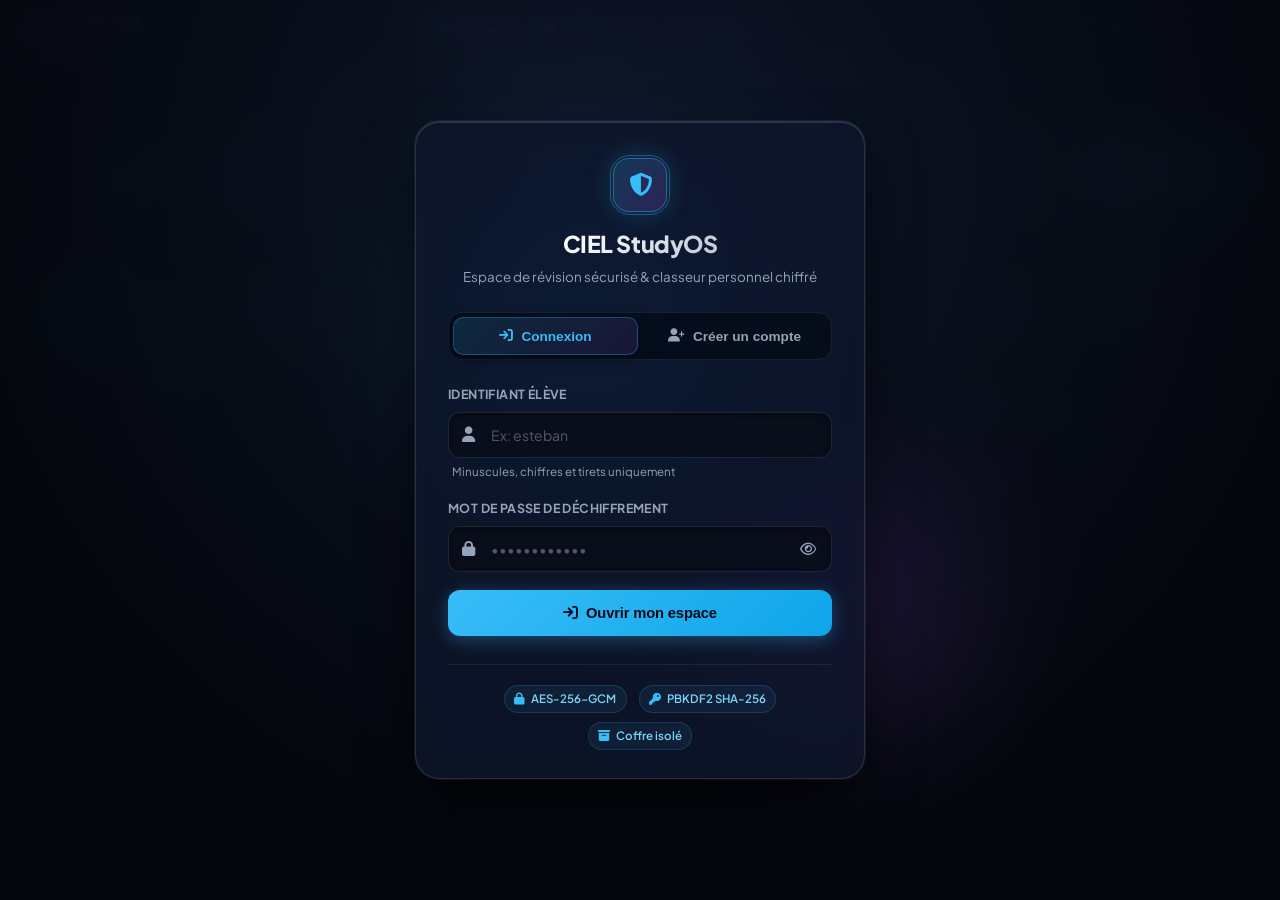
==== commit 61411119: "refactor: suppression complète des fonctionnalités IA et du module StudyBot (v3.7.0)" ====
--- a/index.html
+++ b/index.html
@@ -18,7 +18,7 @@
   <script src="https://cdn.jsdelivr.net/npm/canvas-confetti@1.9.2/dist/confetti.browser.min.js"></script>
   <script src="https://cdnjs.cloudflare.com/ajax/libs/qrcodejs/1.0.0/qrcode.min.js"></script>
 
-  <link rel="stylesheet" href="css/styles.css?v=3.5.1" />
+  <link rel="stylesheet" href="css/styles.css?v=3.7.0" />
   <link rel="icon" href="data:image/svg+xml,<svg xmlns=%22http://www.w3.org/2000/svg%22 viewBox=%220 0 100 100%22><text y=%22.9em%22 font-size=%2290%22>⚡</text></svg>">
   <link rel="manifest" href="manifest.json" />
   <meta name="theme-color" content="#080c14" />
@@ -165,11 +165,6 @@
 
       <!-- Profil Élève : Anneau Dégradé & Badge Statut En Ligne -->
       <div class="header-right">
-        <button class="btn btn-ai-header" id="btnOpenAIAssistant" onclick="openAIAssistantModal()" aria-label="Ouvrir StudyBot IA" title="Tuteur IA Bac Pro CIEL">
-          <i class="fa-solid fa-wand-magic-sparkles"></i>
-          <span class="btn-ai-label">StudyBot IA</span>
-        </button>
-
         <button type="button" class="user-pill" onclick="openProfileModal()" aria-label="Mon profil élève" title="Mon profil élève">
           <div class="avatar-ring-wrapper">
             <div id="headerAvatarContainer"></div>
@@ -349,9 +344,6 @@
           </div>
           <button class="btn btn-primary" style="width: 100%;" onclick="addFlashcard()" aria-label="Ajouter à mes flashcards">
             <i class="fa-solid fa-plus" aria-hidden="true"></i> Ajouter manuellement
-          </button>
-          <button type="button" class="btn btn-ai-generate-fc" style="width: 100%; margin-top: 0.65rem;" onclick="openAIFlashcardGeneratorModal()" aria-label="Générer des flashcards avec l'IA">
-            <i class="fa-solid fa-wand-magic-sparkles"></i> ✨ Générer des flashcards avec l'IA
           </button>
         </div>
 
@@ -571,15 +563,6 @@
             <button type="button" class="md-tool-btn" onclick="editorUndo()" title="Annuler (Ctrl+Z)"><i class="fa-solid fa-rotate-left"></i></button>
             <button type="button" class="md-tool-btn" onclick="editorRedo()" title="Rétablir (Ctrl+Y)"><i class="fa-solid fa-rotate-right"></i></button>
           </div>
-          <div class="md-toolbar-sep"></div>
-          <div class="md-toolbar-group md-toolbar-ai-group">
-            <button type="button" class="md-tool-btn btn-tool-ai" onclick="openAICoursePrompt()" title="Générer une fiche complète avec l'IA">
-              <i class="fa-solid fa-wand-magic-sparkles"></i> <span>Rédiger IA</span>
-            </button>
-            <button type="button" class="md-tool-btn btn-tool-ai" onclick="enhanceCurrentContentWithAI()" title="Améliorer et structurer les notes en Markdown avec l'IA">
-              <i class="fa-solid fa-magic"></i> <span>Structurer IA</span>
-            </button>
-          </div>
         </div>
 
         <!-- Conteneur Split View -->
@@ -757,22 +740,6 @@
         </div>
       </div>
 
-      <!-- Configuration Intelligence Artificielle (Gemini) -->
-      <div class="settings-section">
-        <h4 class="settings-section-title"><i class="fa-solid fa-wand-magic-sparkles" style="color: #a855f7;"></i> Intelligence Artificielle (Gemini)</h4>
-        <div class="form-row" style="margin-bottom: 0.85rem;">
-          <label for="settingGeminiModel" style="font-size: 0.85rem; font-weight: 600; margin-bottom: 0.35rem; display: block;">Modèle Gemini actif :</label>
-          <select id="settingGeminiModel" class="form-input" onchange="handleSettingModelChange(this.value)" style="width: 100%;">
-            <!-- Rempli dynamiquement via renderGeminiModelOptions() -->
-          </select>
-          <small id="settingModelEndpointDesc" style="display: block; margin-top: 0.35rem; font-size: 0.78rem; color: var(--text-muted); font-family: 'JetBrains Mono', monospace;"></small>
-        </div>
-
-        <div class="form-row" style="margin-bottom: 0.5rem;">
-          <small style="display: block; font-size: 0.8rem; color: var(--accent-green);"><i class="fa-solid fa-circle-check"></i> Clé Gemini active & service prêt pour les révisions Bac Pro CIEL.</small>
-        </div>
-      </div>
-
       <!-- Options de données & sauvegarde -->
       <div class="settings-section">
         <h4 class="settings-section-title"><i class="fa-solid fa-database"></i> Sauvegarde & Coffre</h4>
@@ -840,181 +807,6 @@
     </div>
   </div>
 
-  <!-- MODALE ASSISTANT PEDAGOGIQUE IA (STUDYBOT CIEL) -->
-  <div class="modal-backdrop" id="aiAssistantModal" onclick="closeAIAssistantModal()" role="dialog" aria-modal="true" aria-labelledby="aiAssistantModalTitle">
-    <div class="modal-sheet modal-sheet-ai" onclick="event.stopPropagation()">
-      <div class="ai-modal-header">
-        <div style="display: flex; align-items: center; gap: 0.75rem;">
-          <div class="ai-bot-avatar">
-            <i class="fa-solid fa-wand-magic-sparkles"></i>
-          </div>
-          <div>
-            <h3 id="aiAssistantModalTitle" style="font-size: 1.15rem; margin: 0; display: flex; align-items: center; gap: 0.5rem;">
-              StudyBot CIEL <span class="ai-badge-live">IA Active</span>
-            </h3>
-            <div class="ai-model-direct-picker">
-              <label for="aiQuickModelSelect" class="ai-picker-label"><i class="fa-solid fa-microchip"></i> Modèle :</label>
-              <select id="aiQuickModelSelect" class="ai-quick-model-select" onchange="handleQuickModelChange(this.value)" title="Choisir le modèle Google Gemini">
-                <!-- Rempli dynamiquement via renderGeminiModelOptions() -->
-              </select>
-            </div>
-          </div>
-        </div>
-        <div style="display: flex; gap: 0.5rem; align-items: center;">
-          <button class="btn" style="padding: 0.4rem 0.7rem; min-height: 36px;" onclick="clearAIChatHistory()" aria-label="Effacer la conversation" title="Effacer la conversation">
-            <i class="fa-solid fa-trash-can"></i>
-          </button>
-          <button class="btn" style="padding: 0.4rem 0.7rem; min-height: 36px;" onclick="closeAIAssistantModal()" aria-label="Fermer l'assistant IA" title="Fermer">
-            <i class="fa-solid fa-xmark"></i>
-          </button>
-        </div>
-      </div>
-
-      <!-- Corps du Chat IA -->
-      <div class="ai-chat-body" id="aiChatBody">
-        <div class="ai-chat-history" id="aiChatHistory">
-          <!-- Messages générés dynamiquement par renderAIChatMessages() -->
-        </div>
-
-        <!-- Suggestions de questions rapides -->
-        <div class="ai-quick-prompts-wrapper" id="aiQuickPromptsWrapper">
-          <div class="ai-quick-prompts-title"><i class="fa-regular fa-lightbulb"></i> Suggestions de révision rapide :</div>
-          <div class="ai-quick-prompts-chips" id="aiQuickPromptsChips">
-            <button type="button" class="ai-chip" onclick="loadAIQuestionSuggestion('Explique-moi la différence concrète entre un Switch (Commutateur) et un Routeur pour l\'épreuve Bac Pro CIEL.')">
-              Switch vs Routeur
-            </button>
-            <button type="button" class="ai-chip" onclick="loadAIQuestionSuggestion('Comment calculer le masque de sous-réseau et le nombre d\'hôtes pour une adresse IP avec un préfixe /27 ?')">
-              Calcul de sous-réseau /27
-            </button>
-            <button type="button" class="ai-chip" onclick="loadAIQuestionSuggestion('Explique la formule du pont diviseur de tension et comment l\'appliquer sur un capteur analogique.')">
-              Diviseur de tension
-            </button>
-            <button type="button" class="ai-chip" onclick="loadAIQuestionSuggestion('Qu\'est-ce qu\'un VLAN par port (802.1Q) et pourquoi créer un trunk pour un réseau d\'entreprise ?')">
-              VLAN & Trunk 802.1Q
-            </button>
-            <button type="button" class="ai-chip" onclick="loadAIQuestionSuggestion('Quelles sont les 5 règles d\'or de cybersécurité à respecter sur un serveur Linux d\'administration ?')">
-              Sécurité serveur Linux
-            </button>
-          </div>
-        </div>
-      </div>
-
-      <!-- Zone de saisie du message -->
-      <form class="ai-chat-footer" id="aiChatForm" onsubmit="handleAIChatSubmit(event)">
-        <div class="ai-input-wrapper">
-          <textarea id="aiChatInput" class="ai-input" placeholder="Pose ta question sur le programme CIEL, colle un extrait de TP..." rows="1" onkeydown="handleAIChatKeydown(event)"></textarea>
-          <button type="submit" class="btn btn-primary ai-btn-send" id="btnAISend" aria-label="Envoyer le message">
-            <i class="fa-solid fa-paper-plane" id="aiSendIcon"></i>
-          </button>
-        </div>
-      </form>
-    </div>
-  </div>
-
-  <!-- MODALE GENERATION DE COURS IA -->
-  <div class="modal-backdrop" id="aiCoursePromptModal" onclick="closeAICoursePromptModal()" role="dialog" aria-modal="true" aria-labelledby="aiCoursePromptTitle">
-    <div class="modal-sheet" onclick="event.stopPropagation()" style="max-width: 480px;">
-      <div style="display: flex; justify-content: space-between; align-items: center; margin-bottom: 1.25rem;">
-        <h3 id="aiCoursePromptTitle" style="font-size: 1.15rem; display: flex; align-items: center; gap: 0.5rem;">
-          <i class="fa-solid fa-wand-magic-sparkles" style="color: #a855f7;"></i> Rédiger un cours avec l'IA
-        </h3>
-        <button class="btn" style="padding: 0.4rem 0.7rem; min-height: 36px;" onclick="closeAICoursePromptModal()" aria-label="Fermer" title="Fermer">
-          <i class="fa-solid fa-xmark"></i>
-        </button>
-      </div>
-      
-      <form id="aiCoursePromptForm" onsubmit="handleAICoursePromptSubmit(event)">
-        <div class="form-row" style="margin-bottom: 1rem;">
-          <label for="aiCourseTopicInput" style="font-size: 0.85rem; font-weight: 600; display: block; margin-bottom: 0.35rem;">Sujet ou Chapitre du cours :</label>
-          <input type="text" id="aiCourseTopicInput" class="form-input" placeholder="Ex: Configuration du protocole Spanning-Tree (STP) sur Cisco" required />
-        </div>
-
-        <div class="form-row" style="margin-bottom: 1rem;">
-          <label for="aiCourseSubjectSelect" style="font-size: 0.85rem; font-weight: 600; display: block; margin-bottom: 0.35rem;">Discipline / Matière :</label>
-          <select id="aiCourseSubjectSelect" class="form-input" style="width: 100%;">
-            <option value="Informatique & Réseaux">Informatique & Réseaux</option>
-            <option value="Électronique & Systèmes">Électronique & Systèmes</option>
-            <option value="Cybersécurité">Cybersécurité</option>
-            <option value="Mathématiques">Mathématiques</option>
-            <option value="Physique-Chimie">Physique-Chimie</option>
-            <option value="Économie-Gestion">Économie-Gestion</option>
-            <option value="Français">Français</option>
-            <option value="Histoire-Géo">Histoire-Géo</option>
-            <option value="Anglais (LV1)">Anglais (LV1)</option>
-            <option value="Autre">Autre</option>
-          </select>
-        </div>
-
-        <div class="form-row" style="margin-bottom: 1.5rem;">
-          <label for="aiCourseFormatSelect" style="font-size: 0.85rem; font-weight: 600; display: block; margin-bottom: 0.35rem;">Format souhaité :</label>
-          <select id="aiCourseFormatSelect" class="form-input" style="width: 100%;">
-            <option value="complet">Cours complet structuré (Définitions, Commandes & QCM)</option>
-            <option value="synthese">Fiche ultra-synthétique (Essentiel Bac Pro)</option>
-            <option value="tp">Procédure de Travaux Pratiques pas-à-pas</option>
-          </select>
-        </div>
-
-        <div style="display: flex; gap: 0.75rem; justify-content: flex-end;">
-          <button type="button" class="btn" onclick="closeAICoursePromptModal()">Annuler</button>
-          <button type="submit" class="btn btn-primary" id="btnSubmitAICoursePrompt">
-            <i class="fa-solid fa-wand-magic-sparkles"></i> Générer le cours
-          </button>
-        </div>
-      </form>
-    </div>
-  </div>
-
-  <!-- MODALE GENERATION DE FLASHCARDS IA -->
-  <div class="modal-backdrop" id="aiFlashcardPromptModal" onclick="closeAIFlashcardGeneratorModal()" role="dialog" aria-modal="true" aria-labelledby="aiFlashcardPromptTitle">
-    <div class="modal-sheet" onclick="event.stopPropagation()" style="max-width: 480px;">
-      <div style="display: flex; justify-content: space-between; align-items: center; margin-bottom: 1.25rem;">
-        <h3 id="aiFlashcardPromptTitle" style="font-size: 1.15rem; display: flex; align-items: center; gap: 0.5rem;">
-          <i class="fa-solid fa-wand-magic-sparkles" style="color: #a855f7;"></i> Générer des Flashcards avec l'IA
-        </h3>
-        <button class="btn" style="padding: 0.4rem 0.7rem; min-height: 36px;" onclick="closeAIFlashcardGeneratorModal()" aria-label="Fermer" title="Fermer">
-          <i class="fa-solid fa-xmark"></i>
-        </button>
-      </div>
-
-      <form id="aiFlashcardPromptForm" onsubmit="handleAIFlashcardPromptSubmit(event)">
-        <div class="form-row" style="margin-bottom: 1rem;">
-          <label for="aiFlashcardSourceSelect" style="font-size: 0.85rem; font-weight: 600; display: block; margin-bottom: 0.35rem;">Source pour les cartes :</label>
-          <select id="aiFlashcardSourceSelect" class="form-input" onchange="toggleAIFlashcardSourceType(this.value)" style="width: 100%;">
-            <option value="theme">Sur un sujet libre / notion Bac Pro CIEL</option>
-            <option value="course">À partir d'un de mes cours existants</option>
-          </select>
-        </div>
-
-        <div class="form-row" id="aiFcThemeRow" style="margin-bottom: 1rem;">
-          <label for="aiFlashcardTopicInput" style="font-size: 0.85rem; font-weight: 600; display: block; margin-bottom: 0.35rem;">Notion ou chapitre à réviser :</label>
-          <input type="text" id="aiFlashcardTopicInput" class="form-input" placeholder="Ex: Modèle OSI, Routage OSPF, Adressage IPv6, Capteurs I2C..." />
-        </div>
-
-        <div class="form-row" id="aiFcCourseRow" style="margin-bottom: 1rem; display: none;">
-          <label for="aiFlashcardCourseSelect" style="font-size: 0.85rem; font-weight: 600; display: block; margin-bottom: 0.35rem;">Choisir le cours :</label>
-          <select id="aiFlashcardCourseSelect" class="form-input" style="width: 100%;">
-            <!-- Rempli dynamiquement -->
-          </select>
-        </div>
-
-        <div class="form-row" style="margin-bottom: 1.5rem;">
-          <label for="aiFlashcardCountSelect" style="font-size: 0.85rem; font-weight: 600; display: block; margin-bottom: 0.35rem;">Nombre de flashcards :</label>
-          <select id="aiFlashcardCountSelect" class="form-input" style="width: 100%;">
-            <option value="5">5 flashcards clés (Rapide)</option>
-            <option value="8" selected>8 flashcards (Équilibré)</option>
-            <option value="12">12 flashcards (Exhaustif)</option>
-          </select>
-        </div>
-
-        <div style="display: flex; gap: 0.75rem; justify-content: flex-end;">
-          <button type="button" class="btn" onclick="closeAIFlashcardGeneratorModal()">Annuler</button>
-          <button type="submit" class="btn btn-primary" id="btnSubmitAIFlashcards">
-            <i class="fa-solid fa-wand-magic-sparkles"></i> Créer les flashcards
-          </button>
-        </div>
-      </form>
-    </div>
-  </div>
 
   <!-- Bouton flottant Retour en Haut -->
   <button class="back-to-top-btn" id="backToTopBtn" onclick="scrollToTop()" aria-label="Retour en haut de page" title="Retour en haut de page">
@@ -1022,9 +814,8 @@
   </button>
 
   <!-- Application logic -->
-  <script src="js/crypto.js?v=3.5.1"></script>
-  <script src="js/github.js?v=3.5.1"></script>
-  <script src="js/ai.js?v=3.5.1"></script>
-  <script src="js/app.js?v=3.5.1"></script>
+  <script src="js/crypto.js?v=3.7.0"></script>
+  <script src="js/github.js?v=3.7.0"></script>
+  <script src="js/app.js?v=3.7.0"></script>
 </body>
 </html>
--- a/css/styles.css
+++ b/css/styles.css
@@ -2891,475 +2891,6 @@
   line-height: 1.4 !important;
   margin-bottom: 0.5rem !important;
   -webkit-line-clamp: 2 !important;
-}
-
-/* ==========================================================================
-   MODULE INTELLIGENCE ARTIFICIELLE GEMINI (STUDYBOT CIEL)
-   ========================================================================== */
-.btn-ai-header {
-  background: linear-gradient(135deg, rgba(168, 85, 247, 0.22) 0%, rgba(56, 189, 248, 0.22) 100%);
-  border: 1px solid rgba(168, 85, 247, 0.45);
-  color: #e0e7ff;
-  font-weight: 700;
-  display: inline-flex;
-  align-items: center;
-  gap: 0.5rem;
-  padding: 0.45rem 0.9rem;
-  border-radius: var(--radius-full);
-  box-shadow: 0 0 15px rgba(168, 85, 247, 0.2);
-  transition: all 0.25s cubic-bezier(0.16, 1, 0.3, 1);
-}
-.btn-ai-header:hover {
-  background: linear-gradient(135deg, rgba(168, 85, 247, 0.38) 0%, rgba(56, 189, 248, 0.38) 100%);
-  border-color: rgba(168, 85, 247, 0.8);
-  box-shadow: 0 0 22px rgba(168, 85, 247, 0.45);
-  transform: translateY(-1px);
-  color: #ffffff;
-}
-.btn-ai-header i {
-  color: #c084fc;
-  font-size: 0.95rem;
-  animation: pulse-ai-icon 2.5s infinite ease-in-out;
-}
-@keyframes pulse-ai-icon {
-  0%, 100% { transform: scale(1); filter: drop-shadow(0 0 2px #a855f7); }
-  50% { transform: scale(1.18); filter: drop-shadow(0 0 8px #38bdf8); }
-}
-
-/* Modale Tuteur IA */
-.modal-sheet-ai {
-  width: min(95vw, 1180px) !important;
-  max-width: 1180px !important;
-  height: min(92vh, 920px) !important;
-  max-height: 92vh !important;
-  display: flex !important;
-  flex-direction: column !important;
-  padding: 0 !important;
-  overflow: hidden !important;
-  border-radius: 20px !important;
-  border: 1px solid rgba(168, 85, 247, 0.35) !important;
-  box-shadow: 0 24px 70px rgba(0, 0, 0, 0.75), 0 0 40px rgba(168, 85, 247, 0.2) !important;
-}
-
-.ai-modal-header {
-  padding: 1rem 1.4rem;
-  display: flex;
-  justify-content: space-between;
-  align-items: center;
-  flex-shrink: 0;
-  border-bottom: 1px solid rgba(255, 255, 255, 0.08);
-  background: rgba(15, 23, 42, 0.9);
-  backdrop-filter: blur(14px);
-  gap: 1rem;
-}
-
-.ai-bot-avatar {
-  width: 44px;
-  height: 44px;
-  border-radius: 12px;
-  background: linear-gradient(135deg, #9333ea 0%, #3b82f6 100%);
-  display: flex;
-  align-items: center;
-  justify-content: center;
-  color: #fff;
-  font-size: 1.25rem;
-  box-shadow: 0 0 16px rgba(147, 51, 234, 0.45);
-  flex-shrink: 0;
-}
-
-.ai-badge-live {
-  display: inline-flex;
-  align-items: center;
-  font-size: 0.68rem;
-  font-weight: 800;
-  text-transform: uppercase;
-  letter-spacing: 0.5px;
-  padding: 0.18rem 0.5rem;
-  border-radius: var(--radius-full);
-  background: rgba(16, 185, 129, 0.15);
-  color: #34d399;
-  border: 1px solid rgba(16, 185, 129, 0.35);
-}
-
-.ai-model-direct-picker {
-  display: flex;
-  align-items: center;
-  gap: 0.5rem;
-  margin-top: 0.25rem;
-}
-.ai-picker-label {
-  font-size: 0.78rem;
-  color: var(--text-muted);
-  display: flex;
-  align-items: center;
-  gap: 0.35rem;
-  font-weight: 600;
-}
-.ai-quick-model-select {
-  background: rgba(30, 41, 59, 0.9);
-  border: 1px solid rgba(168, 85, 247, 0.45);
-  color: #f1f5f9;
-  font-family: 'JetBrains Mono', monospace;
-  font-size: 0.8rem;
-  padding: 0.25rem 0.65rem;
-  border-radius: 6px;
-  outline: none;
-  cursor: pointer;
-  transition: all 0.2s;
-  max-width: 240px;
-}
-.ai-quick-model-select:focus,
-.ai-quick-model-select:hover {
-  border-color: #a855f7;
-  box-shadow: 0 0 12px rgba(168, 85, 247, 0.3);
-}
-
-/* Corps du Chat */
-.ai-chat-body {
-  flex: 1 1 auto;
-  min-height: 0;
-  display: flex;
-  flex-direction: column;
-  overflow-y: auto;
-  overscroll-behavior-y: contain;
-  padding: 1.4rem 1.6rem;
-  gap: 1.2rem;
-  background: radial-gradient(circle at 80% 20%, rgba(168, 85, 247, 0.06) 0%, transparent 60%);
-}
-
-.ai-chat-history {
-  display: flex;
-  flex-direction: column;
-  gap: 1.15rem;
-}
-
-.ai-message {
-  display: flex;
-  gap: 0.85rem;
-  max-width: 95%;
-  animation: fadeInMsg 0.25s ease-out;
-}
-@keyframes fadeInMsg {
-  from { opacity: 0; transform: translateY(6px); }
-  to { opacity: 1; transform: translateY(0); }
-}
-
-.ai-msg-user {
-  align-self: flex-end;
-  flex-direction: row-reverse;
-}
-.ai-msg-user .ai-msg-bubble {
-  background: linear-gradient(135deg, #4f46e5 0%, #3b82f6 100%);
-  color: #ffffff;
-  border-radius: 16px 16px 4px 16px;
-  box-shadow: 0 4px 15px rgba(59, 130, 246, 0.25);
-}
-
-.ai-msg-bot {
-  align-self: flex-start;
-  width: 100%;
-}
-.ai-msg-bot .ai-msg-bubble {
-  background: rgba(30, 41, 59, 0.88);
-  border: 1px solid rgba(255, 255, 255, 0.1);
-  color: #f1f5f9;
-  border-radius: 16px 16px 16px 4px;
-  box-shadow: 0 4px 20px rgba(0, 0, 0, 0.2);
-  width: 100%;
-}
-
-.ai-msg-avatar {
-  width: 34px;
-  height: 34px;
-  border-radius: 50%;
-  display: flex;
-  align-items: center;
-  justify-content: center;
-  font-size: 0.9rem;
-  flex-shrink: 0;
-}
-.ai-msg-user .ai-msg-avatar {
-  background: #3b82f6;
-  color: #fff;
-}
-.ai-msg-bot .ai-msg-avatar {
-  background: linear-gradient(135deg, #9333ea, #38bdf8);
-  color: #fff;
-}
-
-.ai-msg-bubble {
-  padding: 1rem 1.3rem;
-  line-height: 1.6;
-  font-size: 0.93rem;
-  word-break: break-word;
-}
-.ai-msg-bubble p:last-child {
-  margin-bottom: 0;
-}
-.ai-msg-bubble code {
-  background: rgba(0, 0, 0, 0.35);
-  padding: 0.15rem 0.4rem;
-  border-radius: 4px;
-  font-family: 'JetBrains Mono', monospace;
-  font-size: 0.86rem;
-  color: #38bdf8;
-}
-.ai-msg-bubble pre {
-  background: rgba(0, 0, 0, 0.45);
-  padding: 0.85rem 1.1rem;
-  border-radius: 8px;
-  overflow-x: auto;
-  border: 1px solid rgba(255, 255, 255, 0.08);
-  margin: 0.75rem 0;
-}
-.ai-msg-bubble pre code {
-  background: none;
-  padding: 0;
-  color: #e2e8f0;
-}
-
-/* Rendu des tableaux techniques Bac Pro CIEL */
-.ai-msg-bubble table {
-  width: 100%;
-  border-collapse: collapse;
-  margin: 1rem 0;
-  font-size: 0.88rem;
-  background: rgba(15, 23, 42, 0.65);
-  border: 1px solid rgba(255, 255, 255, 0.12);
-  border-radius: 8px;
-  overflow: hidden;
-  display: table;
-}
-.ai-msg-bubble th, .ai-msg-bubble td {
-  padding: 0.65rem 0.95rem;
-  border: 1px solid rgba(255, 255, 255, 0.09);
-  text-align: left;
-  vertical-align: top;
-  line-height: 1.45;
-}
-.ai-msg-bubble th {
-  background: rgba(168, 85, 247, 0.22);
-  color: #f8fafc;
-  font-weight: 700;
-  border-bottom: 2px solid rgba(168, 85, 247, 0.45);
-}
-.ai-msg-bubble tr:nth-child(even) {
-  background: rgba(255, 255, 255, 0.03);
-}
-.ai-msg-bubble tr:hover {
-  background: rgba(168, 85, 247, 0.07);
-}
-
-.ai-msg-actions {
-  display: flex;
-  flex-wrap: wrap;
-  align-items: center;
-  gap: 0.45rem;
-  margin-top: 0.85rem;
-  padding-top: 0.65rem;
-  border-top: 1px solid rgba(255, 255, 255, 0.08);
-}
-.ai-action-btn {
-  background: rgba(255, 255, 255, 0.06);
-  border: 1px solid rgba(255, 255, 255, 0.12);
-  color: #cbd5e1;
-  font-size: 0.77rem;
-  font-weight: 500;
-  padding: 0.3rem 0.65rem;
-  border-radius: 6px;
-  cursor: pointer;
-  display: inline-flex;
-  align-items: center;
-  gap: 0.35rem;
-  transition: all 0.2s;
-  white-space: nowrap;
-}
-.ai-action-btn:hover {
-  background: rgba(168, 85, 247, 0.18);
-  color: #fff;
-  border-color: rgba(168, 85, 247, 0.45);
-  transform: translateY(-1px);
-}
-.ai-action-btn-retry {
-  color: #38bdf8;
-  border-color: rgba(56, 189, 248, 0.35);
-}
-.ai-action-btn-retry:hover {
-  background: rgba(56, 189, 248, 0.22);
-  border-color: #38bdf8;
-  color: #fff;
-}
-.ai-action-btn-variant {
-  color: #facc15;
-  border-color: rgba(250, 204, 21, 0.35);
-}
-.ai-action-btn-variant:hover {
-  background: rgba(250, 204, 21, 0.22);
-  border-color: #facc15;
-  color: #fff;
-}
-.ai-action-btn-model {
-  color: #c084fc;
-  border-color: rgba(192, 132, 252, 0.38);
-}
-.ai-action-btn-model:hover {
-  background: rgba(192, 132, 252, 0.25);
-  border-color: #c084fc;
-  color: #fff;
-}
-
-/* Indicateur de frappe / chargement */
-.ai-typing-indicator {
-  display: inline-flex;
-  align-items: center;
-  gap: 5px;
-  padding: 0.4rem 0.8rem;
-  background: rgba(30, 41, 59, 0.7);
-  border-radius: 12px;
-  border: 1px solid rgba(255, 255, 255, 0.08);
-  width: fit-content;
-}
-.ai-typing-dot {
-  width: 7px;
-  height: 7px;
-  background: #a855f7;
-  border-radius: 50%;
-  animation: aiBounce 1.4s infinite ease-in-out both;
-}
-.ai-typing-dot:nth-child(1) { animation-delay: -0.32s; }
-.ai-typing-dot:nth-child(2) { animation-delay: -0.16s; }
-@keyframes aiBounce {
-  0%, 80%, 100% { transform: scale(0); opacity: 0.4; }
-  40% { transform: scale(1); opacity: 1; }
-}
-
-/* Puces de suggestions rapides */
-.ai-quick-prompts-wrapper {
-  margin-top: auto;
-  padding-top: 1rem;
-  border-top: 1px dashed rgba(255, 255, 255, 0.08);
-}
-.ai-quick-prompts-title {
-  font-size: 0.78rem;
-  font-weight: 700;
-  color: var(--text-muted);
-  margin-bottom: 0.5rem;
-  display: flex;
-  align-items: center;
-  gap: 0.4rem;
-}
-.ai-quick-prompts-chips {
-  display: flex;
-  flex-wrap: wrap;
-  gap: 0.45rem;
-}
-.ai-chip {
-  background: rgba(255, 255, 255, 0.05);
-  border: 1px solid rgba(255, 255, 255, 0.1);
-  color: #cbd5e1;
-  font-size: 0.78rem;
-  padding: 0.35rem 0.75rem;
-  border-radius: var(--radius-full);
-  cursor: pointer;
-  transition: all 0.2s ease;
-  white-space: nowrap;
-}
-.ai-chip:hover {
-  background: rgba(168, 85, 247, 0.18);
-  border-color: rgba(168, 85, 247, 0.5);
-  color: #fff;
-  transform: translateY(-1px);
-}
-
-/* Footer / Input zone ancré */
-.ai-chat-footer {
-  padding: 1rem 1.4rem;
-  background: rgba(15, 23, 42, 0.95);
-  border-top: 1px solid rgba(255, 255, 255, 0.08);
-  flex-shrink: 0;
-}
-.ai-input-wrapper {
-  display: flex;
-  align-items: flex-end;
-  gap: 0.6rem;
-  background: rgba(2, 6, 23, 0.7);
-  border: 1px solid rgba(255, 255, 255, 0.12);
-  border-radius: 14px;
-  padding: 0.45rem 0.65rem 0.45rem 0.9rem;
-  transition: border-color 0.2s;
-}
-.ai-input-wrapper:focus-within {
-  border-color: #a855f7;
-  box-shadow: 0 0 15px rgba(168, 85, 247, 0.25);
-}
-.ai-input {
-  flex: 1;
-  background: none;
-  border: none;
-  color: #fff;
-  font-family: inherit;
-  font-size: 0.92rem;
-  resize: none;
-  max-height: 120px;
-  line-height: 1.4;
-  outline: none;
-  padding: 0.35rem 0;
-}
-.ai-input::placeholder {
-  color: rgba(148, 163, 184, 0.6);
-}
-.ai-btn-send {
-  width: 38px;
-  height: 38px;
-  border-radius: 10px;
-  padding: 0;
-  display: flex;
-  align-items: center;
-  justify-content: center;
-  flex-shrink: 0;
-  background: linear-gradient(135deg, #9333ea, #3b82f6);
-  border: none;
-}
-.ai-btn-send:hover {
-  background: linear-gradient(135deg, #a855f7, #60a5fa);
-  box-shadow: 0 0 14px rgba(168, 85, 247, 0.4);
-}
-
-/* Boutons IA dans la barre Markdown et Flashcards */
-.md-toolbar-ai-group {
-  margin-left: auto;
-  display: flex;
-  gap: 0.35rem;
-}
-.btn-tool-ai {
-  background: rgba(168, 85, 247, 0.15) !important;
-  border-color: rgba(168, 85, 247, 0.4) !important;
-  color: #c084fc !important;
-  font-weight: 600 !important;
-}
-.btn-tool-ai:hover {
-  background: rgba(168, 85, 247, 0.3) !important;
-  color: #ffffff !important;
-  border-color: #a855f7 !important;
-}
-
-.btn-ai-generate-fc {
-  background: linear-gradient(135deg, rgba(168, 85, 247, 0.18) 0%, rgba(56, 189, 248, 0.18) 100%) !important;
-  border: 1px dashed rgba(168, 85, 247, 0.5) !important;
-  color: #e2e8f0 !important;
-  font-weight: 700;
-  display: flex;
-  align-items: center;
-  justify-content: center;
-  gap: 0.5rem;
-  transition: all 0.25s;
-}
-.btn-ai-generate-fc:hover {
-  background: linear-gradient(135deg, rgba(168, 85, 247, 0.32) 0%, rgba(56, 189, 248, 0.32) 100%) !important;
-  border-color: #a855f7 !important;
-  color: #ffffff !important;
-  box-shadow: 0 4px 18px rgba(168, 85, 247, 0.25);
-  transform: translateY(-1px);
 }
 
 /* ==========================================================================
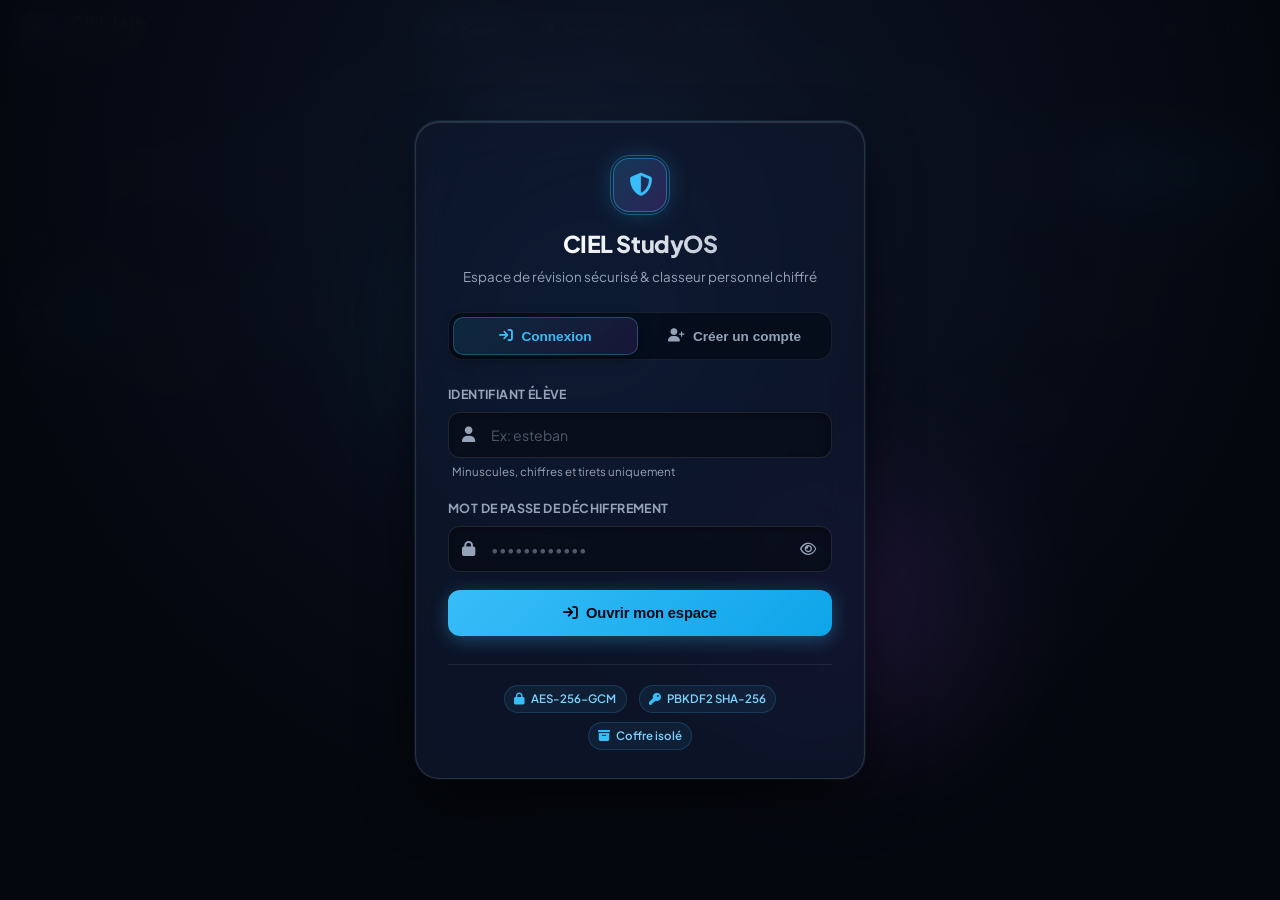
==== commit efd2e095: "feat: visionneuse de fichiers intégrée, scrollbar matières & arborescence stricte par matière (v3.8." ====
--- a/index.html
+++ b/index.html
@@ -18,7 +18,7 @@
   <script src="https://cdn.jsdelivr.net/npm/canvas-confetti@1.9.2/dist/confetti.browser.min.js"></script>
   <script src="https://cdnjs.cloudflare.com/ajax/libs/qrcodejs/1.0.0/qrcode.min.js"></script>
 
-  <link rel="stylesheet" href="css/styles.css?v=3.7.0" />
+  <link rel="stylesheet" href="css/styles.css?v=3.8.0" />
   <link rel="icon" href="data:image/svg+xml,<svg xmlns=%22http://www.w3.org/2000/svg%22 viewBox=%220 0 100 100%22><text y=%22.9em%22 font-size=%2290%22>⚡</text></svg>">
   <link rel="manifest" href="manifest.json" />
   <meta name="theme-color" content="#080c14" />
@@ -473,7 +473,7 @@
 
       <div class="form-row">
         <label for="mSubject">Matière (Toutes les matières Bac Pro CIEL)</label>
-        <select class="form-input" id="mSubject">
+        <select class="form-input" id="mSubject" onchange="handleSubjectChangeInCourseModal()">
           <option value="CIEL - Réseaux & Informatique">CIEL - Réseaux & Informatique</option>
           <option value="CIEL - Cybersécurité">CIEL - Cybersécurité</option>
           <option value="CIEL - Électronique & IoT">CIEL - Électronique & IoT</option>
@@ -774,6 +774,29 @@
           <input type="text" id="fFolderName" class="form-input" placeholder="Ex: TP Réseaux Cisco, Fiches Épreuves..." required maxlength="40" />
         </div>
 
+        <div class="form-row" style="margin-bottom: 1.2rem;">
+          <label for="fFolderSubject"><i class="fa-solid fa-graduation-cap"></i> Matière associée (Obligatoire) :</label>
+          <select id="fFolderSubject" class="form-input" required>
+            <option value="CIEL - Réseaux & Informatique">CIEL - Réseaux & Informatique</option>
+            <option value="CIEL - Cybersécurité">CIEL - Cybersécurité</option>
+            <option value="CIEL - Électronique & IoT">CIEL - Électronique & IoT</option>
+            <option value="CIEL - Réalisation de Projet">CIEL - Réalisation de Projet (E2/E31)</option>
+            <option value="Mathématiques">Mathématiques</option>
+            <option value="Physique-Chimie">Physique-Chimie</option>
+            <option value="Français">Français</option>
+            <option value="Histoire-Géographie & EMC">Histoire-Géographie & EMC</option>
+            <option value="PSE">Prévention Santé Environnement (PSE)</option>
+            <option value="Économie-Gestion">Économie-Gestion</option>
+            <option value="Anglais (LV1)">Anglais (LV1)</option>
+            <option value="Allemand (LV2)">Allemand (LV2)</option>
+            <option value="Arts Appliqués">Arts Appliqués & Cultures Artistiques</option>
+            <option value="EPS">Éducation Physique & Sportive (EPS)</option>
+          </select>
+          <small style="color: var(--text-muted); font-size: 0.76rem; margin-top: 0.35rem; display: block;">
+            <i class="fa-solid fa-shield-halved"></i> Seuls les cours de cette matière pourront être rangés dans ce dossier.
+          </small>
+        </div>
+
         <div class="form-row" style="margin-bottom: 1.5rem;">
           <label>Couleur du dossier :</label>
           <div class="folder-color-palette" id="folderColorPalette">
@@ -807,6 +830,45 @@
     </div>
   </div>
 
+  <!-- MODALE VISIONNEUSE DE FICHIERS INTÉGRÉE (PLEIN ÉCRAN / LARGE) -->
+  <div class="modal-backdrop modal-viewer-backdrop" id="fileViewerModal" onclick="closeFileViewer()" role="dialog" aria-modal="true" aria-labelledby="fileViewerTitle">
+    <div class="modal-sheet modal-sheet-viewer" onclick="event.stopPropagation()">
+      <div class="viewer-header">
+        <div class="viewer-header-left">
+          <div class="viewer-file-icon" id="fileViewerIconWrap">
+            <i class="fa-solid fa-file" id="fileViewerIcon"></i>
+          </div>
+          <div class="viewer-title-box">
+            <h3 id="fileViewerTitle" class="viewer-file-name">Document</h3>
+            <div class="viewer-file-meta" id="fileViewerMeta">
+              <span class="viewer-badge" id="fileViewerBadgeType">TXT</span>
+              <span id="fileViewerSize"></span>
+            </div>
+          </div>
+        </div>
+
+        <div class="viewer-actions">
+          <button type="button" class="btn-viewer-action" id="fileViewerBtnCopy" onclick="copyViewerContent()" title="Copier le texte" style="display: none;">
+            <i class="fa-regular fa-copy"></i> <span>Copier</span>
+          </button>
+          <a href="#" download id="fileViewerBtnDownload" class="btn-viewer-action" title="Télécharger le fichier">
+            <i class="fa-solid fa-download"></i> <span>Télécharger</span>
+          </a>
+          <a href="#" target="_blank" rel="noopener noreferrer" id="fileViewerBtnExternal" class="btn-viewer-action" title="Ouvrir dans un nouvel onglet">
+            <i class="fa-solid fa-arrow-up-right-from-square"></i>
+          </a>
+          <button type="button" class="btn-viewer-action btn-viewer-close" onclick="closeFileViewer()" aria-label="Fermer la visionneuse" title="Fermer (Échap)">
+            <i class="fa-solid fa-xmark"></i>
+          </button>
+        </div>
+      </div>
+
+      <div class="viewer-content-body" id="fileViewerBody">
+        <!-- Rendu dynamique injecté par JS -->
+      </div>
+    </div>
+  </div>
+
 
   <!-- Bouton flottant Retour en Haut -->
   <button class="back-to-top-btn" id="backToTopBtn" onclick="scrollToTop()" aria-label="Retour en haut de page" title="Retour en haut de page">
@@ -814,8 +876,8 @@
   </button>
 
   <!-- Application logic -->
-  <script src="js/crypto.js?v=3.7.0"></script>
-  <script src="js/github.js?v=3.7.0"></script>
-  <script src="js/app.js?v=3.7.0"></script>
+  <script src="js/crypto.js?v=3.8.0"></script>
+  <script src="js/github.js?v=3.8.0"></script>
+  <script src="js/app.js?v=3.8.0"></script>
 </body>
 </html>
--- a/css/styles.css
+++ b/css/styles.css
@@ -727,42 +727,40 @@
   #desktopAddBtn { display: inline-flex !important; }
 }
 
-/* Chips de matières uniformes avec masque de scroll */
+/* Chips de matières uniformes avec barre de défilement propre et fonctionnelle */
 .category-scroll-container {
   position: relative;
   margin-bottom: 1.15rem;
 }
-.category-scroll-container::after {
-  content: '';
-  position: absolute;
-  top: 0;
-  right: 0;
-  bottom: 8px;
-  width: 48px;
-  pointer-events: none;
-  background: linear-gradient(to right, transparent, var(--bg-app, #050811));
-  z-index: 2;
-}
-.category-scroll-container::before {
-  content: '';
-  position: absolute;
-  top: 0;
-  left: 0;
-  bottom: 8px;
-  width: 24px;
-  pointer-events: none;
-  background: linear-gradient(to left, transparent, var(--bg-app, #050811));
-  z-index: 2;
-}
 .category-scroll {
   display: flex;
   gap: 0.5rem;
   overflow-x: auto;
-  padding: 4px 48px 8px 4px;
+  padding: 4px 6px 10px 4px;
   -webkit-overflow-scrolling: touch;
-  scrollbar-width: none;
-}
-.category-scroll::-webkit-scrollbar { display: none; }
+  scrollbar-width: thin;
+  scrollbar-color: rgba(56, 189, 248, 0.5) rgba(15, 23, 42, 0.8);
+  scroll-behavior: smooth;
+}
+.category-scroll::-webkit-scrollbar {
+  height: 7px;
+}
+.category-scroll::-webkit-scrollbar-track {
+  background: rgba(15, 23, 42, 0.8);
+  border-radius: var(--radius-full);
+  margin: 0 4px;
+  border: 1px solid rgba(255, 255, 255, 0.05);
+}
+.category-scroll::-webkit-scrollbar-thumb {
+  background: linear-gradient(90deg, #0284c7, #38bdf8, #818cf8);
+  border-radius: var(--radius-full);
+  box-shadow: 0 0 6px rgba(56, 189, 248, 0.35);
+  transition: all 0.2s ease;
+}
+.category-scroll::-webkit-scrollbar-thumb:hover {
+  background: linear-gradient(90deg, #38bdf8, #a855f7);
+  box-shadow: 0 0 10px rgba(56, 189, 248, 0.6);
+}
 
 .cat-chip {
   background: rgba(15, 23, 42, 0.65);
@@ -2891,6 +2889,301 @@
   line-height: 1.4 !important;
   margin-bottom: 0.5rem !important;
   -webkit-line-clamp: 2 !important;
+}
+
+/* ==========================================================================
+   VISIONNEUSE DE FICHIERS INTÉGRÉE (VIEWER PLEIN ÉCRAN / LARGE)
+   ========================================================================== */
+.modal-viewer-backdrop {
+  z-index: 10050 !important;
+}
+
+.modal-sheet-viewer {
+  width: min(96vw, 1160px) !important;
+  max-width: 1160px !important;
+  height: min(94vh, 920px) !important;
+  max-height: 94vh !important;
+  display: flex !important;
+  flex-direction: column !important;
+  padding: 0 !important;
+  overflow: hidden !important;
+  border-radius: 18px !important;
+  border: 1px solid rgba(56, 189, 248, 0.35) !important;
+  box-shadow: 0 25px 75px rgba(0, 0, 0, 0.85), 0 0 35px rgba(56, 189, 248, 0.15) !important;
+  background: var(--bg-card, #0f172a) !important;
+}
+
+.viewer-header {
+  padding: 0.85rem 1.4rem;
+  display: flex;
+  justify-content: space-between;
+  align-items: center;
+  flex-shrink: 0;
+  border-bottom: 1px solid var(--border);
+  background: rgba(15, 23, 42, 0.95);
+  backdrop-filter: blur(14px);
+  gap: 1rem;
+}
+
+.viewer-header-left {
+  display: flex;
+  align-items: center;
+  gap: 0.85rem;
+  min-width: 0;
+}
+
+.viewer-file-icon {
+  width: 42px;
+  height: 42px;
+  border-radius: 10px;
+  background: linear-gradient(135deg, rgba(56, 189, 248, 0.2), rgba(129, 140, 248, 0.2));
+  border: 1px solid rgba(56, 189, 248, 0.4);
+  display: flex;
+  align-items: center;
+  justify-content: center;
+  color: var(--primary, #38bdf8);
+  font-size: 1.25rem;
+  flex-shrink: 0;
+}
+
+.viewer-title-box {
+  display: flex;
+  flex-direction: column;
+  min-width: 0;
+}
+
+.viewer-file-name {
+  font-size: 1.05rem;
+  font-weight: 700;
+  color: #f1f5f9;
+  margin: 0;
+  white-space: nowrap;
+  overflow: hidden;
+  text-overflow: ellipsis;
+  max-width: 450px;
+}
+
+.viewer-file-meta {
+  font-size: 0.76rem;
+  color: var(--text-muted);
+  display: flex;
+  align-items: center;
+  gap: 0.5rem;
+  margin-top: 0.15rem;
+}
+
+.viewer-badge {
+  font-family: 'JetBrains Mono', monospace;
+  font-size: 0.68rem;
+  font-weight: 800;
+  padding: 0.12rem 0.45rem;
+  border-radius: 4px;
+  background: rgba(56, 189, 248, 0.15);
+  color: #38bdf8;
+  border: 1px solid rgba(56, 189, 248, 0.3);
+  text-transform: uppercase;
+}
+
+.viewer-actions {
+  display: flex;
+  align-items: center;
+  gap: 0.45rem;
+  flex-shrink: 0;
+}
+
+.btn-viewer-action {
+  background: rgba(255, 255, 255, 0.05);
+  border: 1px solid var(--border);
+  color: #cbd5e1;
+  padding: 0.42rem 0.8rem;
+  border-radius: var(--radius-sm);
+  font-size: 0.8rem;
+  font-weight: 600;
+  cursor: pointer;
+  display: inline-flex;
+  align-items: center;
+  gap: 0.4rem;
+  text-decoration: none;
+  transition: all 0.2s ease;
+  min-height: 34px;
+}
+
+.btn-viewer-action:hover {
+  background: rgba(56, 189, 248, 0.18);
+  border-color: rgba(56, 189, 248, 0.45);
+  color: #ffffff;
+  transform: translateY(-1px);
+}
+
+.btn-viewer-close {
+  background: rgba(239, 68, 68, 0.12) !important;
+  border-color: rgba(239, 68, 68, 0.3) !important;
+  color: #f87171 !important;
+  padding: 0.42rem 0.65rem !important;
+}
+
+.btn-viewer-close:hover {
+  background: rgba(239, 68, 68, 0.25) !important;
+  border-color: #ef4444 !important;
+  color: #ffffff !important;
+}
+
+.viewer-content-body {
+  flex: 1 1 auto;
+  min-height: 0;
+  overflow-y: auto;
+  background: rgba(2, 6, 23, 0.8);
+  padding: 1.5rem;
+  position: relative;
+  display: flex;
+  flex-direction: column;
+}
+
+/* Rendu Markdown propre dans le viewer */
+.viewer-markdown-content {
+  color: #e2e8f0;
+  font-size: 0.95rem;
+  line-height: 1.7;
+  max-width: 900px;
+  margin: 0 auto;
+  width: 100%;
+}
+.viewer-markdown-content h1,
+.viewer-markdown-content h2,
+.viewer-markdown-content h3,
+.viewer-markdown-content h4 {
+  color: #f8fafc;
+  margin-top: 1.5rem;
+  margin-bottom: 0.75rem;
+  font-weight: 700;
+}
+.viewer-markdown-content h1 {
+  font-size: 1.6rem;
+  border-bottom: 1px solid var(--border);
+  padding-bottom: 0.5rem;
+}
+.viewer-markdown-content h2 {
+  font-size: 1.3rem;
+  border-bottom: 1px solid rgba(255, 255, 255, 0.08);
+  padding-bottom: 0.35rem;
+}
+.viewer-markdown-content code {
+  background: rgba(0, 0, 0, 0.45);
+  color: #38bdf8;
+  padding: 0.2rem 0.45rem;
+  border-radius: 4px;
+  font-family: 'JetBrains Mono', monospace;
+  font-size: 0.88rem;
+}
+.viewer-markdown-content pre {
+  background: #090d16;
+  border: 1px solid rgba(255, 255, 255, 0.1);
+  border-radius: 8px;
+  padding: 1rem 1.2rem;
+  overflow-x: auto;
+  margin: 1.2rem 0;
+}
+.viewer-markdown-content pre code {
+  background: none;
+  padding: 0;
+  color: inherit;
+}
+.viewer-markdown-content table {
+  width: 100%;
+  border-collapse: collapse;
+  margin: 1.25rem 0;
+  font-size: 0.9rem;
+  background: rgba(15, 23, 42, 0.7);
+  border: 1px solid var(--border);
+  border-radius: 8px;
+  overflow: hidden;
+}
+.viewer-markdown-content th,
+.viewer-markdown-content td {
+  padding: 0.75rem 1rem;
+  border: 1px solid rgba(255, 255, 255, 0.08);
+  text-align: left;
+}
+.viewer-markdown-content th {
+  background: rgba(56, 189, 248, 0.12);
+  color: #38bdf8;
+  font-weight: 700;
+}
+.viewer-markdown-content blockquote {
+  border-left: 4px solid var(--primary);
+  margin: 1rem 0;
+  padding: 0.6rem 1.1rem;
+  background: rgba(56, 189, 248, 0.05);
+  border-radius: 0 8px 8px 0;
+  color: #cbd5e1;
+  font-style: italic;
+}
+
+/* Rendu Fichier Texte Préformaté */
+.viewer-text-content {
+  background: #090d16;
+  border: 1px solid rgba(255, 255, 255, 0.1);
+  border-radius: 10px;
+  padding: 1.2rem 1.5rem;
+  font-family: 'JetBrains Mono', monospace;
+  font-size: 0.88rem;
+  line-height: 1.6;
+  color: #e2e8f0;
+  white-space: pre;
+  overflow-x: auto;
+  max-width: 1000px;
+  margin: 0 auto;
+  width: 100%;
+  user-select: text;
+}
+
+/* Lecteur PDF intégré */
+.viewer-pdf-frame {
+  width: 100%;
+  height: 100%;
+  min-height: 600px;
+  flex: 1;
+  border: none;
+  border-radius: 8px;
+  background: #1e293b;
+}
+
+/* Rendu Image Lightbox intégré */
+.viewer-img-wrapper {
+  display: flex;
+  align-items: center;
+  justify-content: center;
+  flex: 1;
+  min-height: 0;
+}
+.viewer-img-content {
+  max-width: 100%;
+  max-height: 100%;
+  object-fit: contain;
+  border-radius: 8px;
+  box-shadow: 0 10px 30px rgba(0, 0, 0, 0.5);
+}
+
+/* Badge matière sur les dossiers & styles explorateur */
+.folder-chip-sub-badge {
+  font-size: 0.68rem;
+  font-weight: 700;
+  padding: 0.1rem 0.45rem;
+  border-radius: var(--radius-full);
+  background: rgba(255, 255, 255, 0.08);
+  color: var(--text-muted);
+  border: 1px solid rgba(255, 255, 255, 0.06);
+}
+
+.move-folder-btn.disabled {
+  opacity: 0.45;
+  cursor: not-allowed;
+  border-style: dashed;
+  background: rgba(0, 0, 0, 0.3) !important;
+}
+.move-folder-btn.disabled:hover {
+  transform: none;
+  border-color: var(--border) !important;
 }
 
 /* ==========================================================================
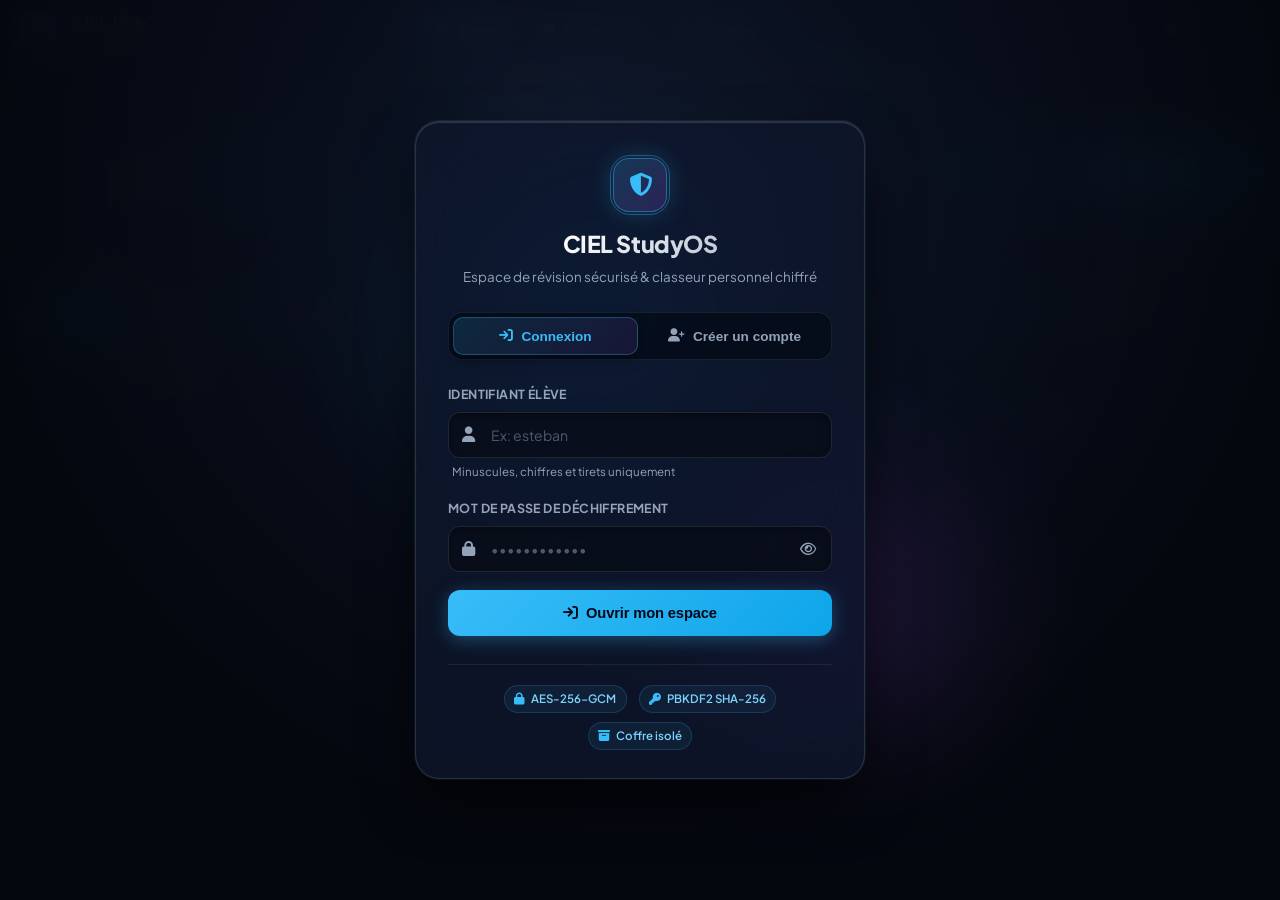
==== commit 27c03b5d: "feat(v3.9.0): correctif telechargement direct, visionneuse txt responsive, 4 themes CSS, vue tableau" ====
--- a/index.html
+++ b/index.html
@@ -209,7 +209,7 @@
           <label for="courseSearch" class="sr-only">Rechercher un cours ou TP</label>
           <i class="fa-solid fa-magnifying-glass search-icon" aria-hidden="true"></i>
           <input type="text" id="courseSearch" placeholder="Rechercher un cours, TP, formule, commande..." oninput="renderCourses(); toggleSearchClear(this.value);" />
-          <div class="search-kbd-badge" title="Raccourci clavier (Ctrl + K ou /)">
+          <div class="search-kbd-badge" title="Raccourci clavier (Ctrl + K ou /)" onclick="openCommandPalette()" style="cursor: pointer;">
             <kbd class="kbd-key">Ctrl</kbd>
             <kbd class="kbd-key">K</kbd>
           </div>
@@ -217,6 +217,9 @@
             <i class="fa-solid fa-xmark"></i>
           </button>
         </div>
+        <button type="button" class="btn btn-tool-ip" id="btnOpenIpCalc" onclick="openIpCalcModal()" title="Calculatrice IPv4 & Masques CIDR">
+          <i class="fa-solid fa-calculator"></i> <span class="hide-mobile">Calculateur IP</span>
+        </button>
         <button class="btn btn-primary" style="display: none; min-width: 170px;" id="desktopAddBtn" onclick="openCourseModal()" aria-label="Créer un nouveau cours">
           <i class="fa-solid fa-plus"></i> Nouveau cours
         </button>
@@ -306,6 +309,10 @@
         </div>
 
         <div class="feed-status-controls">
+          <div class="layout-mode-group" role="group" aria-label="Mode d'affichage des cours">
+            <button type="button" class="btn-layout-toggle active" id="btnLayoutGrid" onclick="setCourseLayoutMode('grid')" title="Vue Grille (Cartes)"><i class="fa-solid fa-table-cells-large"></i></button>
+            <button type="button" class="btn-layout-toggle" id="btnLayoutTable" onclick="setCourseLayoutMode('table')" title="Vue Tableau Détaillé"><i class="fa-solid fa-table-list"></i></button>
+          </div>
           <div class="sort-selector-wrap">
             <i class="fa-solid fa-arrow-down-short-wide"></i>
             <select id="courseSortSelect" onchange="renderCourses()" class="sort-select" title="Trier les cours">
@@ -658,6 +665,9 @@
   <!-- MODAL MODE FOCUS / PLEIN ÉCRAN -->
   <div class="modal-backdrop" id="focusModal" onclick="closeFocusModal()" role="dialog" aria-modal="true" aria-labelledby="focusModalTitle">
     <div class="modal-sheet focus-sheet" onclick="event.stopPropagation()">
+      <div class="focus-reading-bar-track">
+        <div class="focus-reading-bar-fill" id="focusReadingProgress"></div>
+      </div>
       <div class="focus-header">
         <div class="focus-meta" id="focusModalMeta"></div>
         <div class="focus-actions">
@@ -666,6 +676,7 @@
         </div>
       </div>
       <h2 class="focus-title" id="focusModalTitle"></h2>
+      <div class="focus-outline-container" id="focusModalOutline"></div>
       <div class="course-body focus-body" id="focusModalBody"></div>
       <div id="focusModalAttachments"></div>
     </div>
@@ -737,6 +748,17 @@
             <input type="checkbox" id="settingConfetti" onchange="toggleSettingConfetti(this.checked)" checked />
             <span class="toggle-slider"></span>
           </label>
+        </div>
+        <div class="form-row" style="margin-top: 1rem; margin-bottom: 0.25rem;">
+          <label for="settingThemeSelect" style="font-size: 0.82rem; font-weight: 600; color: #cbd5e1; display: flex; align-items: center; gap: 0.4rem;">
+            <i class="fa-solid fa-palette" style="color: var(--primary);"></i> Thème visuel de l'interface :
+          </label>
+          <select id="settingThemeSelect" class="form-input" onchange="changeAppTheme(this.value)" style="width: 100%;">
+            <option value="cyber">🌌 Cyber Night (Sombre & Néon / Défaut)</option>
+            <option value="matrix">🛰️ Matrix Terminal (Vert Phosphorique)</option>
+            <option value="midnight">🌌 Midnight Gold (Bleu Nuit & Or)</option>
+            <option value="paper">☀️ Paper White (Clair & Haute Lisibilité)</option>
+          </select>
         </div>
       </div>
 
@@ -851,9 +873,9 @@
           <button type="button" class="btn-viewer-action" id="fileViewerBtnCopy" onclick="copyViewerContent()" title="Copier le texte" style="display: none;">
             <i class="fa-regular fa-copy"></i> <span>Copier</span>
           </button>
-          <a href="#" download id="fileViewerBtnDownload" class="btn-viewer-action" title="Télécharger le fichier">
+          <button type="button" class="btn-viewer-action" id="fileViewerBtnDownload" onclick="triggerFileDownload()" title="Télécharger sur votre appareil">
             <i class="fa-solid fa-download"></i> <span>Télécharger</span>
-          </a>
+          </button>
           <a href="#" target="_blank" rel="noopener noreferrer" id="fileViewerBtnExternal" class="btn-viewer-action" title="Ouvrir dans un nouvel onglet">
             <i class="fa-solid fa-arrow-up-right-from-square"></i>
           </a>
@@ -869,6 +891,70 @@
     </div>
   </div>
 
+  <!-- MODALE CALCULATRICE IPV4 & SOUS-RÉSEAUX CIDR -->
+  <div class="modal-backdrop" id="ipCalcModal" onclick="closeIpCalcModal()" role="dialog" aria-modal="true" aria-labelledby="ipCalcModalTitle">
+    <div class="modal-sheet" onclick="event.stopPropagation()" style="max-width: 600px;">
+      <div style="display: flex; justify-content: space-between; align-items: center; margin-bottom: 1.25rem;">
+        <h3 id="ipCalcModalTitle" style="font-size: 1.15rem; display: flex; align-items: center; gap: 0.5rem;">
+          <i class="fa-solid fa-calculator" style="color: var(--primary);" aria-hidden="true"></i> Calculateur IPv4 & CIDR
+        </h3>
+        <button class="btn" style="padding: 0.4rem 0.7rem; min-height: 36px;" onclick="closeIpCalcModal()" aria-label="Fermer le calculateur IP" title="Fermer">
+          <i class="fa-solid fa-xmark"></i>
+        </button>
+      </div>
+
+      <div class="ipcalc-input-row">
+        <div class="form-row" style="flex: 1; margin-bottom: 0.75rem;">
+          <label for="ipCalcInput" style="font-size: 0.82rem; font-weight: 600; color: #cbd5e1;">Adresse IP / Masque CIDR :</label>
+          <div style="display: flex; gap: 0.5rem; margin-top: 0.35rem;">
+            <input type="text" id="ipCalcInput" class="form-input" placeholder="Ex: 192.168.1.10/24 ou 10.0.0.1/26" oninput="handleIpCalcInput(this.value)" style="font-family: 'JetBrains Mono', monospace; font-size: 0.95rem;" />
+            <button type="button" class="btn btn-primary" onclick="handleIpCalcInput(document.getElementById('ipCalcInput').value)" title="Calculer"><i class="fa-solid fa-bolt"></i></button>
+          </div>
+        </div>
+      </div>
+
+      <div class="ipcalc-presets-bar">
+        <span class="ipcalc-presets-label">Masques fréquents :</span>
+        <button type="button" class="ipcalc-preset-chip" onclick="applyIpCalcPreset('/24')">/24 (254 hôtes)</button>
+        <button type="button" class="ipcalc-preset-chip" onclick="applyIpCalcPreset('/26')">/26 (62 hôtes)</button>
+        <button type="button" class="ipcalc-preset-chip" onclick="applyIpCalcPreset('/27')">/27 (30 hôtes)</button>
+        <button type="button" class="ipcalc-preset-chip" onclick="applyIpCalcPreset('/28')">/28 (14 hôtes)</button>
+        <button type="button" class="ipcalc-preset-chip" onclick="applyIpCalcPreset('/30')">/30 (Routeurs/P2P)</button>
+      </div>
+
+      <div class="ipcalc-results" id="ipCalcResults">
+        <!-- Rendu dynamique par calcSubnet -->
+      </div>
+
+      <div style="display: flex; justify-content: flex-end; gap: 0.75rem; margin-top: 1.25rem;">
+        <button type="button" class="btn" onclick="copyIpCalcMarkdown()" id="btnCopyIpCalcMd" style="font-size: 0.82rem;">
+          <i class="fa-regular fa-copy"></i> Copier la fiche Markdown
+        </button>
+        <button type="button" class="btn btn-primary" onclick="closeIpCalcModal()" style="font-size: 0.82rem;">
+          Fermer
+        </button>
+      </div>
+    </div>
+  </div>
+
+  <!-- MODALE COMMAND PALETTE (CTRL+K) -->
+  <div class="modal-backdrop command-palette-backdrop" id="commandPaletteModal" onclick="closeCommandPalette()" role="dialog" aria-modal="true" aria-labelledby="cmdPaletteSearch">
+    <div class="command-palette-sheet" onclick="event.stopPropagation()">
+      <div class="cmd-search-header">
+        <i class="fa-solid fa-magnifying-glass cmd-search-icon"></i>
+        <input type="text" id="cmdPaletteSearch" class="cmd-search-input" placeholder="Rechercher un cours, changer de vue, de thème ou exécuter une action..." oninput="filterCommandPalette(this.value)" autocomplete="off" />
+        <span class="cmd-esc-badge" onclick="closeCommandPalette()">Échap</span>
+      </div>
+      <div class="cmd-palette-list" id="cmdPaletteList">
+        <!-- Injecté dynamiquement par JS -->
+      </div>
+      <div class="cmd-palette-footer">
+        <span><kbd>↑</kbd> <kbd>↓</kbd> Naviguer</span>
+        <span><kbd>Entrée</kbd> Sélectionner</span>
+        <span><kbd>Échap</kbd> Fermer</span>
+      </div>
+    </div>
+  </div>
 
   <!-- Bouton flottant Retour en Haut -->
   <button class="back-to-top-btn" id="backToTopBtn" onclick="scrollToTop()" aria-label="Retour en haut de page" title="Retour en haut de page">
@@ -876,8 +962,8 @@
   </button>
 
   <!-- Application logic -->
-  <script src="js/crypto.js?v=3.8.0"></script>
-  <script src="js/github.js?v=3.8.0"></script>
-  <script src="js/app.js?v=3.8.0"></script>
+  <script src="js/crypto.js?v=3.9.0"></script>
+  <script src="js/github.js?v=3.9.0"></script>
+  <script src="js/app.js?v=3.9.0"></script>
 </body>
 </html>
--- a/css/styles.css
+++ b/css/styles.css
@@ -58,6 +58,88 @@
   --nav-mobile-h: 68px;
   --safe-bottom: env(safe-area-inset-bottom, 0px);
   --bg-main: var(--bg-app);
+}
+
+/* ==========================================================================
+   THÈMES VISUELS STUDYOS CIEL (v3.9.0)
+   ========================================================================== */
+[data-theme="cyber"] {
+  /* Défaut Cyber Night */
+}
+
+[data-theme="matrix"] {
+  --bg-app: #030a04;
+  --bg-app-radial: radial-gradient(circle at 50% -20%, rgba(34, 197, 94, 0.12) 0%, rgba(3, 10, 4, 1) 80%);
+  --bg-card: rgba(6, 22, 10, 0.78);
+  --bg-card-hover: rgba(10, 32, 15, 0.88);
+  --bg-card-elevated: rgba(14, 42, 20, 0.92);
+  --bg-input: rgba(3, 14, 6, 0.85);
+  --bg-glass: rgba(6, 22, 10, 0.65);
+  --border: rgba(34, 197, 94, 0.16);
+  --border-light: rgba(34, 197, 94, 0.28);
+  --border-glow: rgba(34, 197, 94, 0.45);
+  --primary: #22c55e;
+  --primary-hover: #16a34a;
+  --primary-glow: rgba(34, 197, 94, 0.3);
+  --accent-purple: #4ade80;
+  --accent-purple-glow: rgba(74, 222, 128, 0.25);
+  --text-main: #f0fdf4;
+  --text-muted: #86efac;
+  --text-sub: #86efac;
+  --text-dimmed: #4ade80;
+}
+
+[data-theme="midnight"] {
+  --bg-app: #030712;
+  --bg-app-radial: radial-gradient(circle at 50% -20%, rgba(245, 158, 11, 0.1) 0%, rgba(3, 7, 18, 1) 80%);
+  --bg-card: rgba(15, 23, 42, 0.78);
+  --bg-card-hover: rgba(22, 33, 62, 0.88);
+  --bg-card-elevated: rgba(30, 41, 75, 0.92);
+  --bg-input: rgba(10, 15, 30, 0.85);
+  --bg-glass: rgba(15, 23, 42, 0.65);
+  --border: rgba(245, 158, 11, 0.16);
+  --border-light: rgba(245, 158, 11, 0.28);
+  --border-glow: rgba(245, 158, 11, 0.4);
+  --primary: #f59e0b;
+  --primary-hover: #d97706;
+  --primary-glow: rgba(245, 158, 11, 0.3);
+  --accent-purple: #fbbf24;
+  --accent-purple-glow: rgba(251, 191, 36, 0.25);
+  --text-main: #fefce8;
+  --text-muted: #cbd5e1;
+  --text-sub: #94a3b8;
+  --text-dimmed: #64748b;
+}
+
+[data-theme="paper"] {
+  --bg-app: #f8fafc;
+  --bg-app-radial: radial-gradient(circle at 50% -20%, rgba(14, 165, 233, 0.08) 0%, rgba(248, 250, 252, 1) 85%);
+  --bg-card: rgba(255, 255, 255, 0.92);
+  --bg-card-hover: #ffffff;
+  --bg-card-elevated: #ffffff;
+  --bg-input: #ffffff;
+  --bg-glass: rgba(255, 255, 255, 0.85);
+  --border: rgba(0, 0, 0, 0.12);
+  --border-light: rgba(0, 0, 0, 0.18);
+  --border-glow: rgba(14, 165, 233, 0.35);
+  --inner-highlight: inset 0 1px 0 0 rgba(255, 255, 255, 0.8);
+  --inner-highlight-hover: inset 0 1px 0 0 rgba(255, 255, 255, 1);
+  --primary: #0284c7;
+  --primary-hover: #0369a1;
+  --primary-glow: rgba(2, 132, 199, 0.2);
+  --accent-purple: #7c3aed;
+  --accent-purple-glow: rgba(124, 58, 237, 0.2);
+  --accent-green: #059669;
+  --accent-green-glow: rgba(5, 150, 105, 0.2);
+  --accent-orange: #d97706;
+  --accent-rose: #e11d48;
+  --text-main: #0f172a;
+  --text-muted: #475569;
+  --text-sub: #64748b;
+  --text-dimmed: #94a3b8;
+  --shadow-sm: 0 1px 3px rgba(0, 0, 0, 0.08);
+  --shadow-md: 0 4px 12px rgba(0, 0, 0, 0.08);
+  --shadow-lg: 0 10px 25px rgba(0, 0, 0, 0.12);
 }
 
 * { box-sizing: border-box; margin: 0; padding: 0; -webkit-tap-highlight-color: transparent; }
@@ -3119,22 +3201,95 @@
   font-style: italic;
 }
 
-/* Rendu Fichier Texte Préformaté */
-.viewer-text-content {
+/* Rendu Fichier Texte & Code Préformaté (v3.9.0) */
+.viewer-text-container {
+  display: flex;
+  flex-direction: column;
+  width: 100%;
+  max-width: 1100px;
+  margin: 0 auto;
   background: #090d16;
+  border: 1px solid rgba(255, 255, 255, 0.12);
+  border-radius: var(--radius-md);
+  overflow: hidden;
+  box-shadow: 0 8px 32px rgba(0, 0, 0, 0.45);
+}
+
+.viewer-text-toolbar {
+  display: flex;
+  justify-content: space-between;
+  align-items: center;
+  padding: 0.6rem 1rem;
+  background: rgba(255, 255, 255, 0.03);
+  border-bottom: 1px solid rgba(255, 255, 255, 0.08);
+  font-size: 0.78rem;
+  color: var(--text-muted);
+}
+
+.viewer-text-toolbar-actions {
+  display: flex;
+  align-items: center;
+  gap: 0.6rem;
+}
+
+.viewer-text-toggle-btn {
+  background: rgba(255, 255, 255, 0.06);
   border: 1px solid rgba(255, 255, 255, 0.1);
-  border-radius: 10px;
-  padding: 1.2rem 1.5rem;
+  color: var(--text-main);
+  padding: 0.25rem 0.65rem;
+  border-radius: var(--radius-sm);
+  font-size: 0.75rem;
+  cursor: pointer;
+  display: inline-flex;
+  align-items: center;
+  gap: 0.35rem;
+  transition: var(--transition-fast);
+}
+.viewer-text-toggle-btn:hover {
+  background: rgba(255, 255, 255, 0.12);
+  border-color: var(--primary);
+  color: #fff;
+}
+
+.viewer-text-wrapper {
+  display: flex;
+  min-height: 250px;
+  max-height: 70vh;
+  overflow: auto;
   font-family: 'JetBrains Mono', monospace;
   font-size: 0.88rem;
   line-height: 1.6;
+}
+
+.viewer-line-numbers {
+  padding: 1rem 0.6rem 1rem 0.8rem;
+  text-align: right;
+  user-select: none;
+  color: #475569;
+  border-right: 1px solid rgba(255, 255, 255, 0.08);
+  background: rgba(0, 0, 0, 0.2);
+  font-size: 0.82rem;
+  line-height: 1.6;
+}
+
+.viewer-text-content {
+  flex: 1;
+  padding: 1rem 1.25rem;
+  margin: 0;
   color: #e2e8f0;
+  white-space: pre-wrap;
+  word-break: break-word;
+  user-select: text;
+  background: transparent;
+  border: none;
+  font-family: inherit;
+  font-size: inherit;
+  line-height: inherit;
+}
+.viewer-text-content.no-wrap {
   white-space: pre;
+  word-break: normal;
   overflow-x: auto;
-  max-width: 1000px;
-  margin: 0 auto;
-  width: 100%;
-  user-select: text;
 }
 
 /* Lecteur PDF intégré */
@@ -3184,6 +3339,472 @@
 .move-folder-btn.disabled:hover {
   transform: none;
   border-color: var(--border) !important;
+}
+
+/* ==========================================================================
+   OUTIL CALCULATEUR IP & CONTROLES VUE (v3.9.0)
+   ========================================================================== */
+.btn-tool-ip {
+  background: rgba(56, 189, 248, 0.1);
+  border: 1px solid rgba(56, 189, 248, 0.3);
+  color: var(--primary);
+  padding: 0.55rem 0.9rem;
+  border-radius: var(--radius-sm);
+  font-size: 0.84rem;
+  font-weight: 600;
+  display: inline-flex;
+  align-items: center;
+  gap: 0.45rem;
+  cursor: pointer;
+  transition: var(--transition-fast);
+  white-space: nowrap;
+}
+.btn-tool-ip:hover {
+  background: rgba(56, 189, 248, 0.22);
+  border-color: var(--primary);
+  color: #fff;
+  transform: translateY(-1px);
+}
+
+.layout-mode-group {
+  display: inline-flex;
+  align-items: center;
+  background: rgba(15, 23, 42, 0.6);
+  border: 1px solid var(--border);
+  border-radius: var(--radius-sm);
+  padding: 2px;
+  gap: 2px;
+}
+.btn-layout-toggle {
+  background: transparent;
+  border: none;
+  color: var(--text-muted);
+  padding: 0.4rem 0.6rem;
+  border-radius: 5px;
+  cursor: pointer;
+  font-size: 0.88rem;
+  display: inline-flex;
+  align-items: center;
+  justify-content: center;
+  transition: var(--transition-fast);
+}
+.btn-layout-toggle:hover {
+  color: var(--text-main);
+  background: rgba(255, 255, 255, 0.06);
+}
+.btn-layout-toggle.active {
+  background: var(--primary);
+  color: #050811;
+  font-weight: 700;
+}
+
+/* Pastilles de statut d'apprentissage */
+.course-status-pill {
+  display: inline-flex;
+  align-items: center;
+  gap: 0.35rem;
+  padding: 0.18rem 0.55rem;
+  border-radius: var(--radius-full);
+  font-size: 0.72rem;
+  font-weight: 700;
+  cursor: pointer;
+  user-select: none;
+  transition: var(--transition-fast);
+  border: 1px solid transparent;
+}
+.course-status-pill:hover {
+  transform: scale(1.04);
+}
+.course-status-pill.status-todo {
+  background: rgba(239, 68, 68, 0.15);
+  color: #f87171;
+  border-color: rgba(239, 68, 68, 0.35);
+}
+.course-status-pill.status-learning {
+  background: rgba(245, 158, 11, 0.15);
+  color: #fbbf24;
+  border-color: rgba(245, 158, 11, 0.35);
+}
+.course-status-pill.status-mastered {
+  background: rgba(16, 185, 129, 0.15);
+  color: #34d399;
+  border-color: rgba(16, 185, 129, 0.35);
+}
+
+/* Vue Tableau Détaillé */
+.courses-table-container {
+  width: 100%;
+  overflow-x: auto;
+  border: 1px solid var(--border);
+  border-radius: var(--radius-md);
+  background: var(--bg-card);
+  backdrop-filter: blur(12px);
+  -webkit-backdrop-filter: blur(12px);
+  margin-top: 0.75rem;
+  box-shadow: var(--shadow-sm);
+}
+
+.courses-table-view {
+  width: 100%;
+  border-collapse: collapse;
+  font-size: 0.86rem;
+  text-align: left;
+}
+
+.courses-table-view th {
+  padding: 0.75rem 1rem;
+  background: rgba(255, 255, 255, 0.03);
+  border-bottom: 1px solid var(--border);
+  color: var(--text-muted);
+  font-weight: 700;
+  font-size: 0.76rem;
+  text-transform: uppercase;
+  letter-spacing: 0.04em;
+  white-space: nowrap;
+}
+
+.courses-table-view td {
+  padding: 0.75rem 1rem;
+  border-bottom: 1px solid rgba(255, 255, 255, 0.05);
+  color: var(--text-main);
+  vertical-align: middle;
+}
+
+.course-table-row {
+  transition: background 0.15s ease;
+  cursor: pointer;
+}
+.course-table-row:hover {
+  background: rgba(255, 255, 255, 0.04);
+}
+.course-table-row:last-child td {
+  border-bottom: none;
+}
+
+.course-table-title {
+  font-weight: 600;
+  color: var(--text-main);
+  display: flex;
+  align-items: center;
+  gap: 0.5rem;
+}
+.course-table-title:hover {
+  color: var(--primary);
+}
+
+/* Drag & Drop Feedback */
+.course-card.is-dragging,
+.course-table-row.is-dragging {
+  opacity: 0.45;
+  transform: scale(0.98);
+  cursor: grabbing !important;
+}
+
+.folder-chip.drag-target-valid {
+  border-color: var(--accent-green) !important;
+  background: rgba(16, 185, 129, 0.25) !important;
+  color: #fff !important;
+  transform: scale(1.08) translateY(-2px);
+  box-shadow: 0 0 16px rgba(16, 185, 129, 0.5) !important;
+}
+
+.folder-chip.drag-target-invalid {
+  border-color: var(--accent-rose) !important;
+  background: rgba(244, 63, 94, 0.25) !important;
+  opacity: 0.6;
+  transform: scale(0.95);
+}
+
+/* Focus Mode Outline & Reading Progress */
+.focus-reading-bar-track {
+  position: absolute;
+  top: 0;
+  left: 0;
+  right: 0;
+  height: 4px;
+  background: rgba(255, 255, 255, 0.08);
+  z-index: 10;
+  border-radius: var(--radius-lg) var(--radius-lg) 0 0;
+  overflow: hidden;
+}
+.focus-reading-bar-fill {
+  height: 100%;
+  width: 0%;
+  background: linear-gradient(90deg, var(--primary), var(--accent-purple));
+  transition: width 0.1s linear;
+}
+
+.focus-outline-container {
+  margin: 0.75rem 0 1.25rem 0;
+  padding: 0.75rem 1rem;
+  background: rgba(255, 255, 255, 0.03);
+  border: 1px solid var(--border);
+  border-radius: var(--radius-sm);
+}
+.focus-outline-title {
+  font-size: 0.78rem;
+  font-weight: 700;
+  color: var(--primary);
+  text-transform: uppercase;
+  letter-spacing: 0.05em;
+  margin-bottom: 0.4rem;
+  display: flex;
+  align-items: center;
+  gap: 0.4rem;
+}
+.focus-outline-list {
+  display: flex;
+  flex-wrap: wrap;
+  gap: 0.4rem 0.8rem;
+  list-style: none;
+  margin: 0;
+  padding: 0;
+}
+.focus-outline-item a {
+  color: var(--text-muted);
+  text-decoration: none;
+  font-size: 0.82rem;
+  display: inline-flex;
+  align-items: center;
+  gap: 0.3rem;
+  transition: var(--transition-fast);
+}
+.focus-outline-item a:hover {
+  color: var(--primary);
+  text-decoration: underline;
+}
+
+/* Calculatrice IPv4 & CIDR Modal Styles */
+.ipcalc-presets-bar {
+  display: flex;
+  flex-wrap: wrap;
+  align-items: center;
+  gap: 0.4rem;
+  margin-bottom: 1.25rem;
+}
+.ipcalc-presets-label {
+  font-size: 0.75rem;
+  color: var(--text-muted);
+  font-weight: 600;
+  margin-right: 0.2rem;
+}
+.ipcalc-preset-chip {
+  background: rgba(255, 255, 255, 0.05);
+  border: 1px solid var(--border);
+  color: var(--text-muted);
+  padding: 0.2rem 0.55rem;
+  border-radius: var(--radius-sm);
+  font-size: 0.75rem;
+  cursor: pointer;
+  transition: var(--transition-fast);
+}
+.ipcalc-preset-chip:hover {
+  background: rgba(56, 189, 248, 0.15);
+  border-color: var(--primary);
+  color: #fff;
+}
+
+.ipcalc-results-grid {
+  display: grid;
+  grid-template-columns: repeat(2, 1fr);
+  gap: 0.75rem;
+  margin-bottom: 1rem;
+}
+@media (max-width: 540px) {
+  .ipcalc-results-grid {
+    grid-template-columns: 1fr;
+  }
+}
+
+.ipcalc-card {
+  background: rgba(15, 23, 42, 0.7);
+  border: 1px solid var(--border);
+  border-radius: var(--radius-sm);
+  padding: 0.65rem 0.85rem;
+}
+.ipcalc-card-title {
+  font-size: 0.72rem;
+  font-weight: 700;
+  color: var(--text-muted);
+  text-transform: uppercase;
+  margin-bottom: 0.2rem;
+}
+.ipcalc-card-value {
+  font-family: 'JetBrains Mono', monospace;
+  font-size: 0.92rem;
+  font-weight: 700;
+  color: var(--primary);
+  word-break: break-all;
+}
+.ipcalc-card-sub {
+  font-size: 0.72rem;
+  color: var(--text-dimmed);
+  margin-top: 0.15rem;
+}
+
+.ipcalc-binary-table {
+  width: 100%;
+  font-family: 'JetBrains Mono', monospace;
+  font-size: 0.76rem;
+  border-collapse: collapse;
+  background: rgba(0, 0, 0, 0.25);
+  border-radius: var(--radius-sm);
+  overflow: hidden;
+  border: 1px solid var(--border);
+}
+.ipcalc-binary-table td {
+  padding: 0.4rem 0.6rem;
+  border-bottom: 1px solid rgba(255, 255, 255, 0.05);
+}
+.ipcalc-binary-table td:first-child {
+  color: var(--text-muted);
+  font-weight: 600;
+  width: 30%;
+}
+
+/* Command Palette Modal (Ctrl + K) */
+.command-palette-backdrop {
+  align-items: flex-start !important;
+  padding-top: 10vh !important;
+}
+.command-palette-sheet {
+  width: 100%;
+  max-width: 620px;
+  background: var(--bg-card-elevated);
+  backdrop-filter: blur(20px);
+  -webkit-backdrop-filter: blur(20px);
+  border: 1px solid var(--border-light);
+  border-radius: var(--radius-lg);
+  box-shadow: 0 20px 60px rgba(0, 0, 0, 0.7), 0 0 25px rgba(56, 189, 248, 0.15);
+  overflow: hidden;
+  display: flex;
+  flex-direction: column;
+  animation: cmdPopIn 0.2s cubic-bezier(0.16, 1, 0.3, 1);
+}
+@keyframes cmdPopIn {
+  from { opacity: 0; transform: translateY(-15px) scale(0.98); }
+  to { opacity: 1; transform: translateY(0) scale(1); }
+}
+
+.cmd-search-header {
+  display: flex;
+  align-items: center;
+  padding: 0.85rem 1.25rem;
+  border-bottom: 1px solid var(--border);
+  gap: 0.75rem;
+}
+.cmd-search-icon {
+  font-size: 1.1rem;
+  color: var(--primary);
+}
+.cmd-search-input {
+  flex: 1;
+  background: transparent;
+  border: none;
+  outline: none !important;
+  color: var(--text-main);
+  font-size: 1.05rem;
+  font-family: var(--font-main);
+}
+.cmd-esc-badge {
+  font-size: 0.72rem;
+  padding: 0.2rem 0.45rem;
+  background: rgba(255, 255, 255, 0.08);
+  border: 1px solid var(--border);
+  border-radius: var(--radius-xs);
+  color: var(--text-muted);
+  cursor: pointer;
+}
+
+.cmd-palette-list {
+  max-height: 380px;
+  overflow-y: auto;
+  padding: 0.5rem;
+}
+
+.cmd-palette-group-title {
+  font-size: 0.7rem;
+  font-weight: 700;
+  text-transform: uppercase;
+  letter-spacing: 0.05em;
+  color: var(--text-dimmed);
+  padding: 0.5rem 0.75rem 0.25rem 0.75rem;
+}
+
+.cmd-palette-item {
+  display: flex;
+  align-items: center;
+  justify-content: space-between;
+  padding: 0.65rem 0.85rem;
+  border-radius: var(--radius-sm);
+  color: var(--text-main);
+  cursor: pointer;
+  transition: var(--transition-fast);
+  margin-bottom: 2px;
+}
+.cmd-palette-item:hover,
+.cmd-palette-item.active {
+  background: rgba(56, 189, 248, 0.15);
+  color: #fff;
+}
+.cmd-palette-item.active {
+  border-left: 3px solid var(--primary);
+}
+
+.cmd-palette-item-left {
+  display: flex;
+  align-items: center;
+  gap: 0.75rem;
+  min-width: 0;
+}
+.cmd-palette-item-icon {
+  width: 28px;
+  height: 28px;
+  border-radius: var(--radius-xs);
+  background: rgba(255, 255, 255, 0.06);
+  display: inline-flex;
+  align-items: center;
+  justify-content: center;
+  color: var(--primary);
+  font-size: 0.85rem;
+}
+.cmd-palette-item-text {
+  font-size: 0.88rem;
+  font-weight: 500;
+  white-space: nowrap;
+  overflow: hidden;
+  text-overflow: ellipsis;
+}
+.cmd-palette-item-sub {
+  font-size: 0.74rem;
+  color: var(--text-muted);
+}
+.cmd-palette-item-badge {
+  font-size: 0.7rem;
+  padding: 0.15rem 0.45rem;
+  border-radius: var(--radius-full);
+  background: rgba(255, 255, 255, 0.08);
+  color: var(--text-muted);
+}
+
+.cmd-palette-footer {
+  display: flex;
+  align-items: center;
+  justify-content: flex-end;
+  gap: 1rem;
+  padding: 0.55rem 1.25rem;
+  background: rgba(0, 0, 0, 0.2);
+  border-top: 1px solid var(--border);
+  font-size: 0.72rem;
+  color: var(--text-dimmed);
+}
+.cmd-palette-footer kbd {
+  background: rgba(255, 255, 255, 0.08);
+  padding: 0.15rem 0.35rem;
+  border-radius: 3px;
+  border: 1px solid var(--border);
+  font-family: var(--font-mono);
+  font-size: 0.68rem;
 }
 
 /* ==========================================================================
